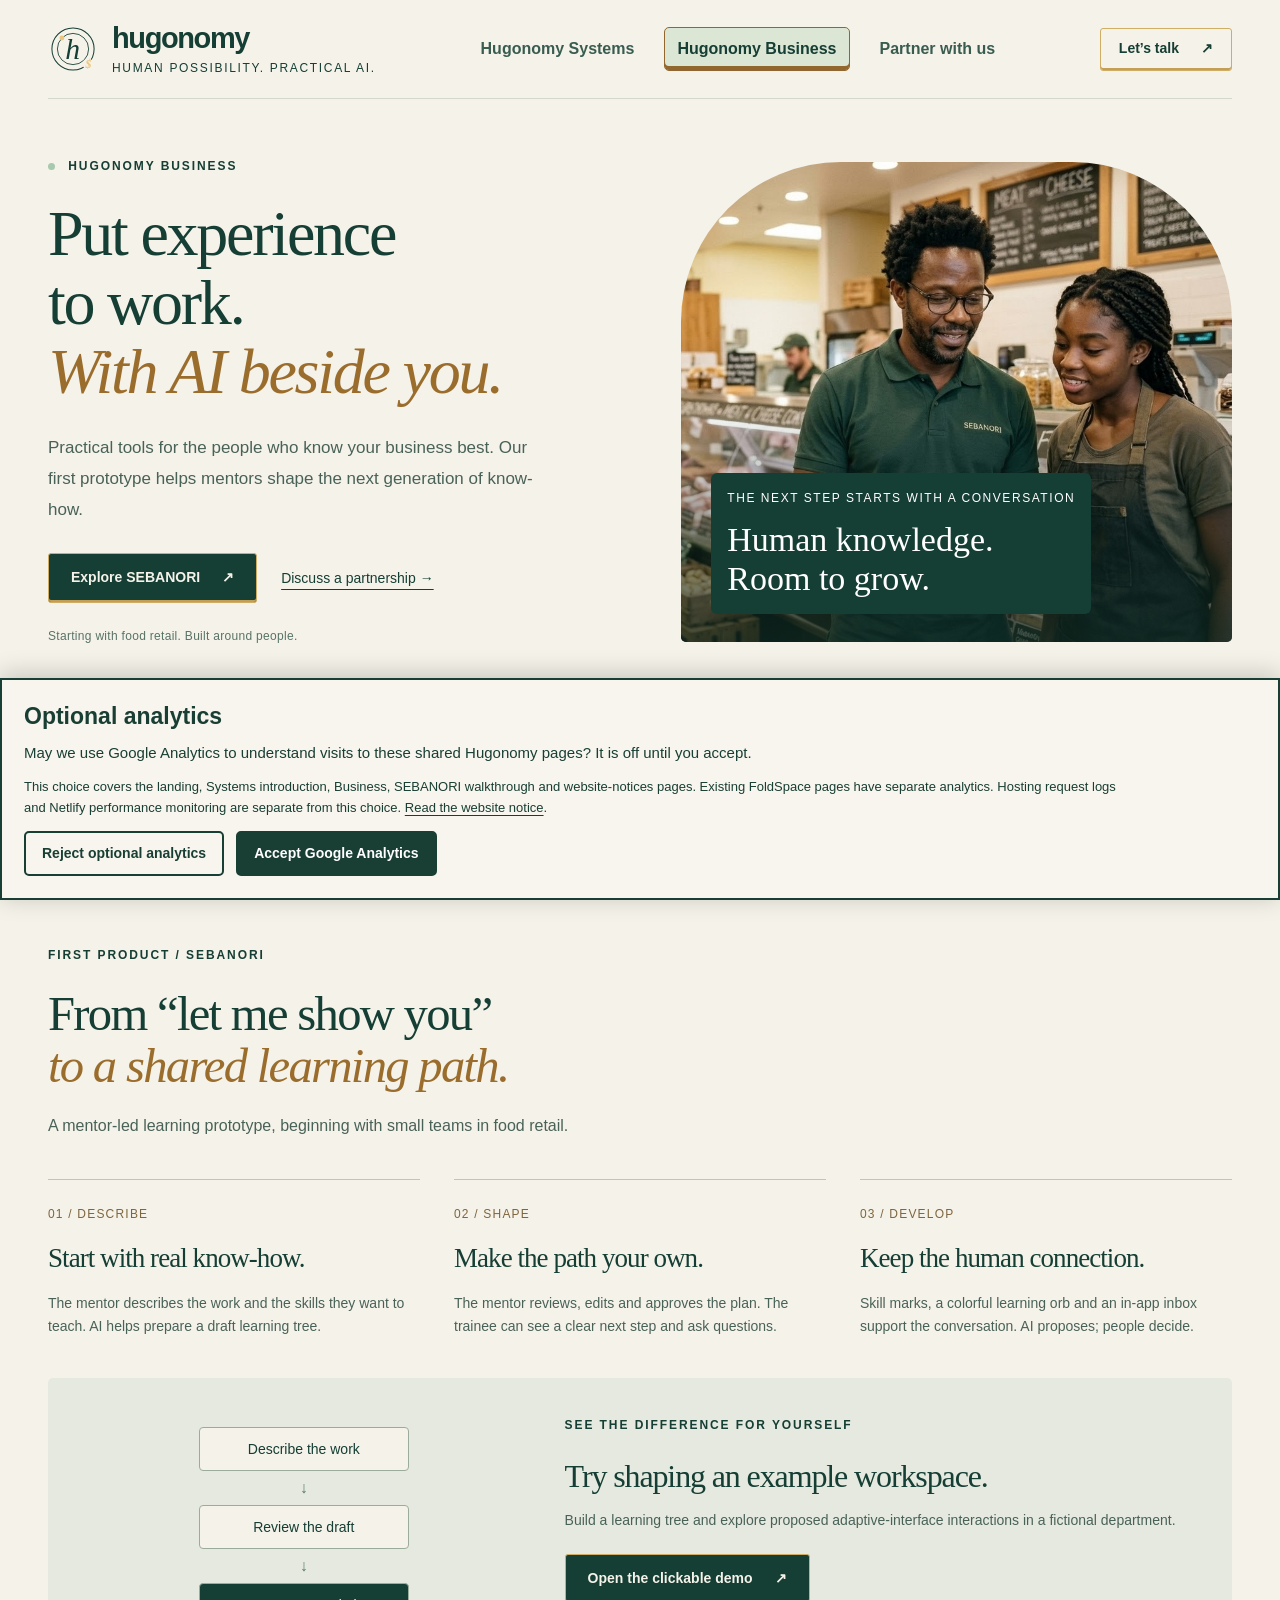
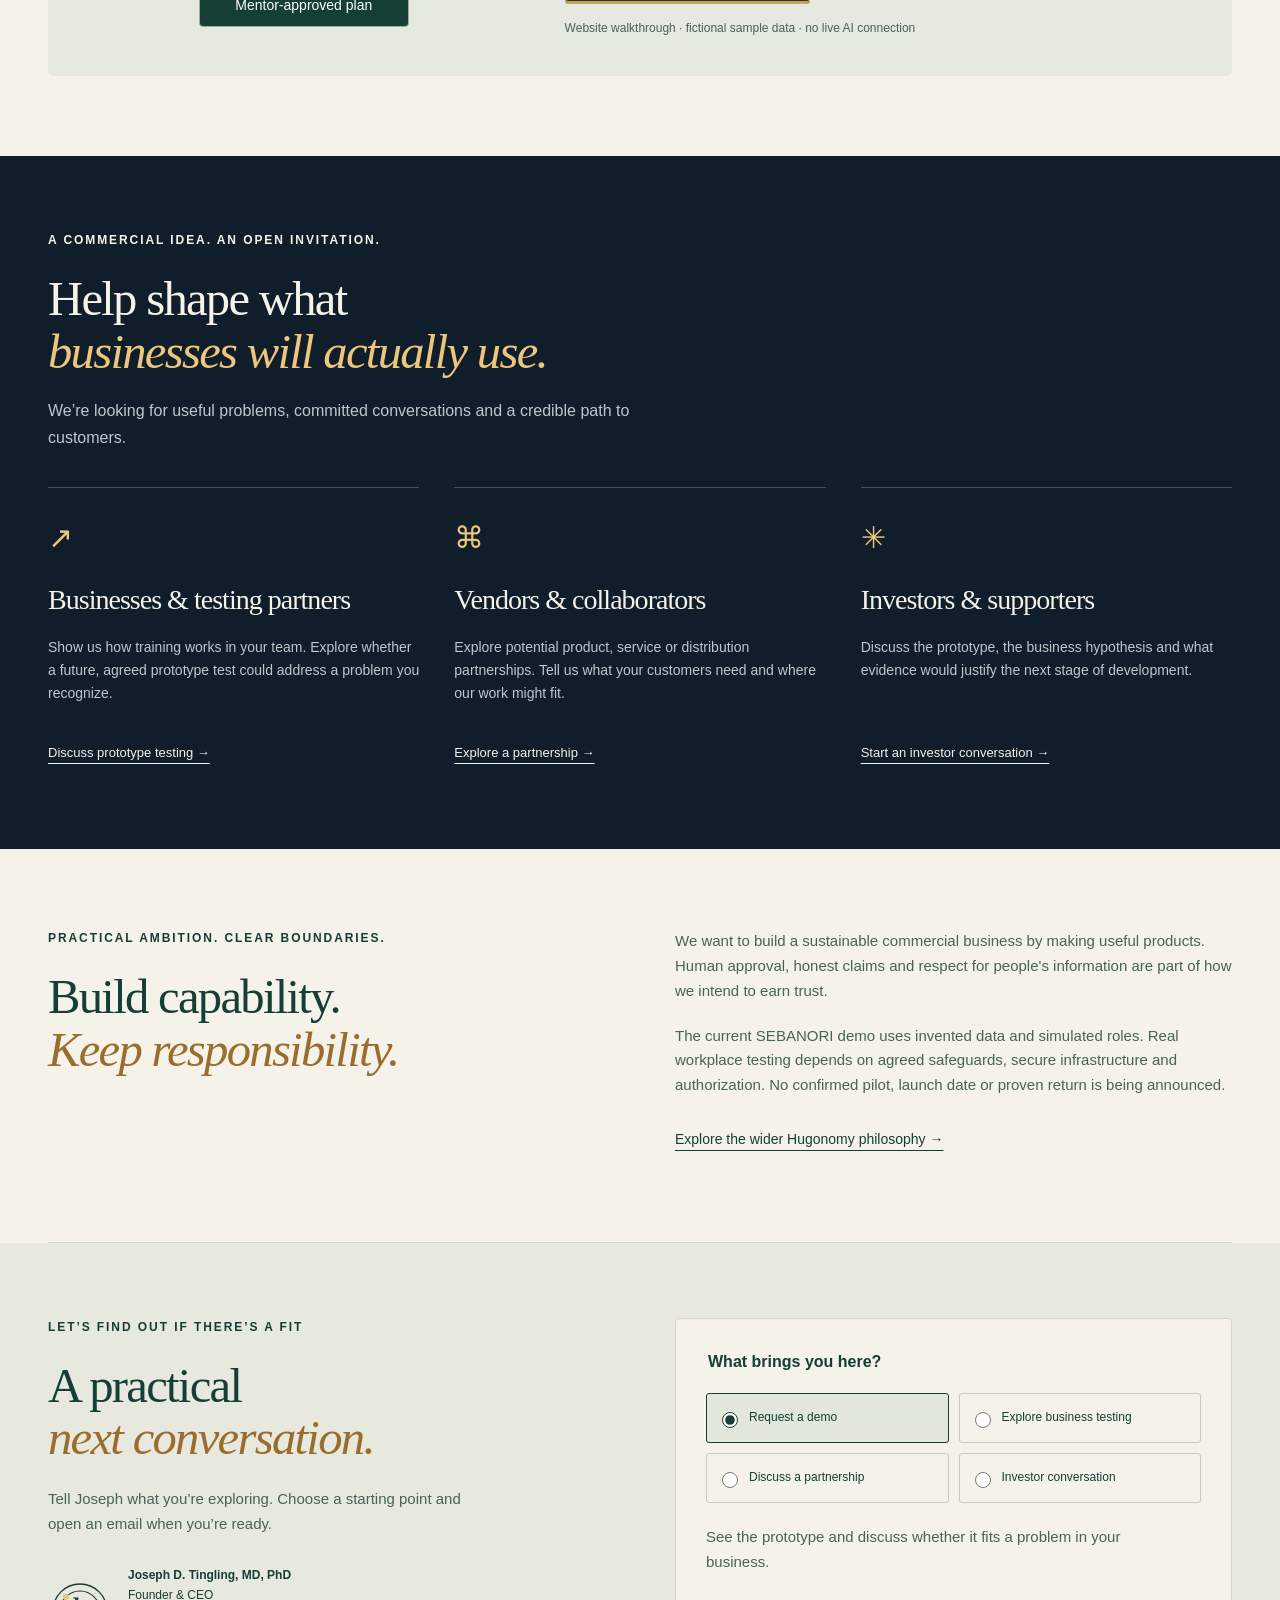
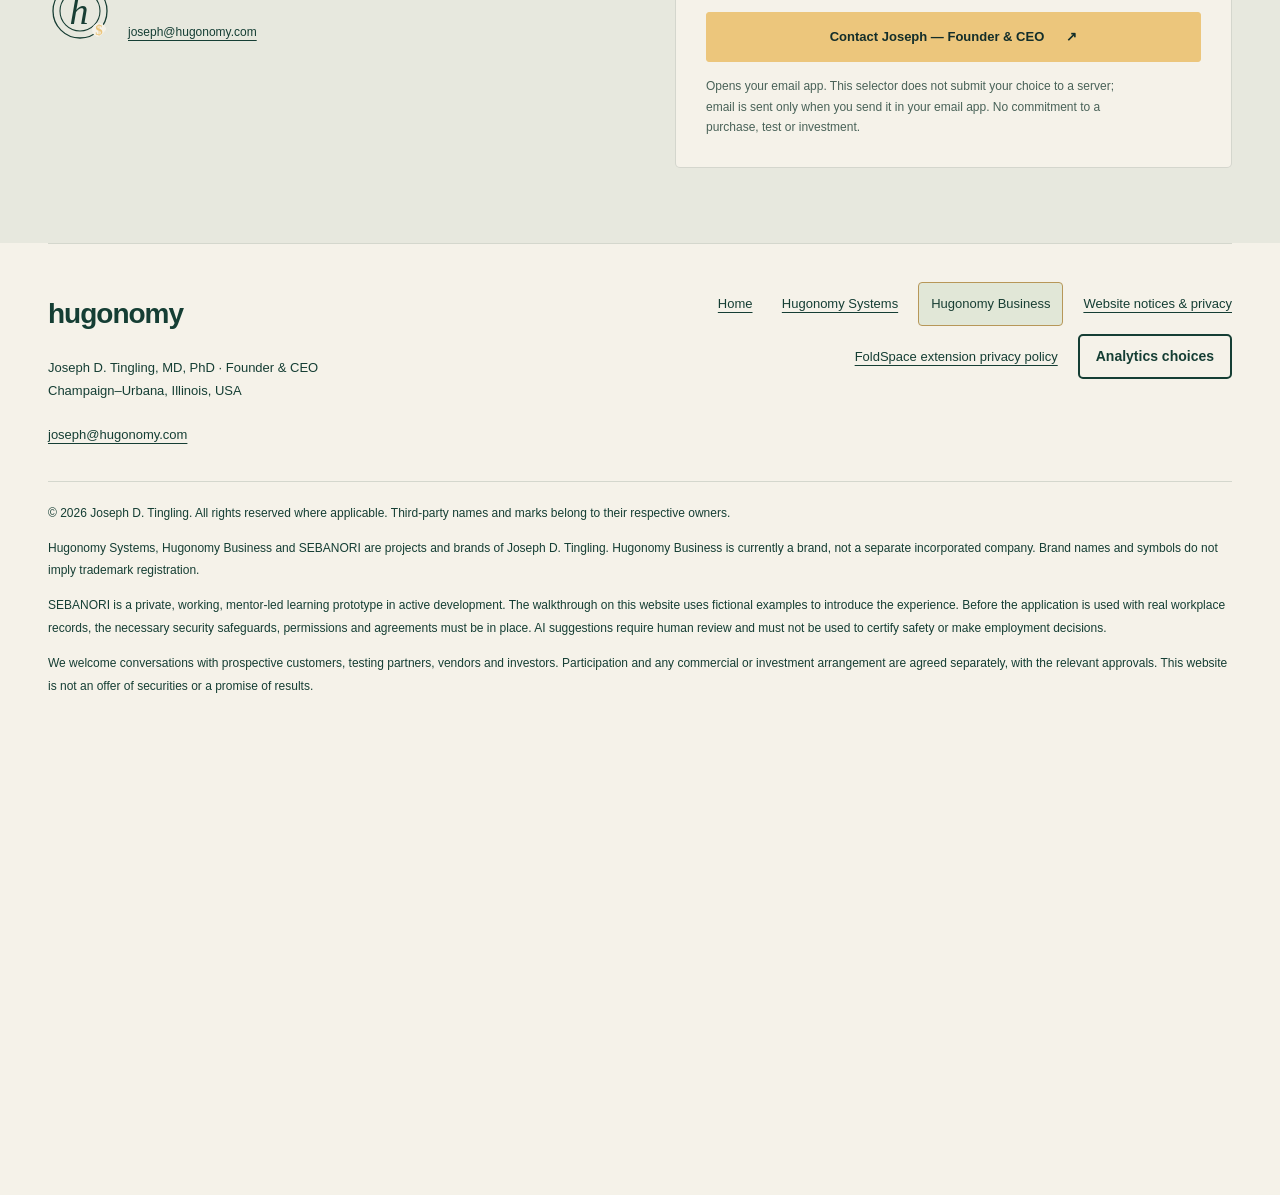
==== business/index.html @ cdbe2307 "site: route Systems navigation to original homepage [skip netlify] Jo requested that all Hugonomy Sy" ====
<!doctype html><html lang="en"><head><meta charset="utf-8"><meta name="viewport" content="width=device-width, initial-scale=1"><meta name="theme-color" content="#101d2a"><title>Hugonomy Business — Turn know-how into capability</title><link rel="icon" href="/assets/hugonomy-two-orbit.svg" type="image/svg+xml"><link rel="stylesheet" href="/design.css"><link rel="stylesheet" href="/split-hero.css"><script src="/design.js" defer></script><link rel="stylesheet" href="/accessibility.css"><link rel="stylesheet" href="/footer.css"><meta name="description" content="Meet SEBANORI, a private working prototype designed to help mentors turn everyday know-how into a learning path."><link rel="canonical" href="https://hugonomy.com/business/"><meta property="og:title" content="Hugonomy Business — Turn know-how into capability"><meta property="og:description" content="Meet SEBANORI, a private working prototype designed to help mentors turn everyday know-how into a learning path."><meta property="og:url" content="https://hugonomy.com/business/"><meta property="og:type" content="website"><meta property="og:site_name" content="Hugonomy"><meta property="og:image" content="https://hugonomy.com/assets/people-01.jpg"><meta name="twitter:card" content="summary_large_image"><link rel="stylesheet" href="/landing-integration.css"><link rel="stylesheet" href="/website-analytics.css"><script src="/website-analytics.js" defer></script></head><body class="light"><a class="skip" href="#main">Skip to content</a><header class="nav wrap"><a href="/" class="brand" aria-label="Hugonomy home"><svg class="brand-h" aria-hidden="true" xmlns="http://www.w3.org/2000/svg" viewBox="0 0 64 64" fill="none"><circle cx="32" cy="32" r="27" stroke="currentColor" stroke-width="1.3"/><circle cx="32" cy="32" r="20" stroke="currentColor" stroke-width="1.1"/><text x="31" y="45" text-anchor="middle" font-family="Georgia, Times New Roman, serif" font-size="38" font-style="italic" fill="currentColor">h</text><circle cx="17.86" cy="17.86" r="3.1" fill="#ecc67c"/><circle cx="51.1" cy="51.1" r="7" fill="var(--mark-background,#101d2a)"/><text x="51.1" y="56.1" text-anchor="middle" font-family="Georgia, Times New Roman, serif" font-size="15" font-weight="600" fill="#ecc67c">$</text></svg><span>hugonomy<small>HUMAN POSSIBILITY. PRACTICAL AI.</small></span></a><nav aria-label="Main navigation"><a href="/foldspace" >Hugonomy Systems</a><a href="/business/" aria-current="page">Hugonomy Business</a><a href="/business/#opportunity">Partner with us</a></nav><a class="button nav-cta" href="/business/#contact">Let’s talk <span>↗</span></a></header>
<main tabindex="-1" id="main"><section class="business-hero wrap"><div><p class="eyebrow"><span class="dot"></span> HUGONOMY BUSINESS</p><h1>Put experience<br>to work.<br><em>With AI beside you.</em></h1><p class="lede">Practical tools for the people who know your business best. Our first prototype helps mentors shape the next generation of know-how.</p><div class="actions"><a class="button green" href="sebanori/">Explore SEBANORI <span>↗</span></a><a class="quiet" href="#opportunity">Discuss a partnership →</a></div><p class="hero-foot">Starting with food retail. Built around people.</p></div><div class="business-photo"><img src="/assets/people-02.jpg" alt="AI-generated illustration: Concept illustration of a mentor and colleague reviewing a tablet in a food shop." width="1376" height="768"><div class="photo-caption"><span>THE NEXT STEP STARTS WITH A CONVERSATION</span><strong>Human knowledge.<br>Room to grow.</strong></div></div></section><p class="wrap image-disclosure">The shop scene is an AI-generated concept illustration, not a photograph of real people, customers or a workplace.</p>
<section class="business-strip"><div class="wrap"><span>PROTOTYPE STAGE</span><p>Seeking business testing partners and investor conversations.</p><a href="#contact">Talk to the founder ↗</a></div></section>
<section class="product-section wrap"><div class="section-title"><p class="eyebrow">FIRST PRODUCT / SEBANORI</p><h2>From “let me show you”<br><em>to a shared learning path.</em></h2><p>A mentor-led learning prototype, beginning with small teams in food retail.</p></div><div class="process"><article><span>01 / DESCRIBE</span><h3>Start with real know-how.</h3><p>The mentor describes the work and the skills they want to teach. AI helps prepare a draft learning tree.</p></article><article><span>02 / SHAPE</span><h3>Make the path your own.</h3><p>The mentor reviews, edits and approves the plan. The trainee can see a clear next step and ask questions.</p></article><article><span>03 / DEVELOP</span><h3>Keep the human connection.</h3><p>Skill marks, a colorful learning orb and an in-app inbox support the conversation. AI proposes; people decide.</p></article></div><div class="demo-invite"><div class="tiny-tree" aria-hidden="true"><i>Describe the work</i><span>↓</span><i>Review the draft</i><span>↓</span><i>Mentor-approved plan</i></div><div><p class="eyebrow">SEE THE DIFFERENCE FOR YOURSELF</p><h3>Try shaping an example workspace.</h3><p>Build a learning tree and explore proposed adaptive-interface interactions in a fictional department.</p><a class="button green" href="sebanori/#example">Open the clickable demo <span>↗</span></a><p class="fine">Website walkthrough · fictional sample data · no live AI connection</p></div></div></section>
<section class="opportunity" id="opportunity"><div class="wrap"><div class="section-title"><p class="eyebrow">A COMMERCIAL IDEA. AN OPEN INVITATION.</p><h2>Help shape what<br><em>businesses will actually use.</em></h2><p>We’re looking for useful problems, committed conversations and a credible path to customers.</p></div><div class="opportunity-grid"><article><span class="op-icon" aria-hidden="true">↗</span><h3>Businesses &amp; testing partners</h3><p>Show us how training works in your team. Explore whether a future, agreed prototype test could address a problem you recognize.</p><a href="#contact" data-route="testing">Discuss prototype testing →</a></article><article><span class="op-icon" aria-hidden="true">⌘</span><h3>Vendors &amp; collaborators</h3><p>Explore potential product, service or distribution partnerships. Tell us what your customers need and where our work might fit.</p><a href="#contact" data-route="partner">Explore a partnership →</a></article><article><span class="op-icon" aria-hidden="true">✳</span><h3>Investors &amp; supporters</h3><p>Discuss the prototype, the business hypothesis and what evidence would justify the next stage of development.</p><a href="#contact" data-route="investor">Start an investor conversation →</a></article></div></div></section>
<section class="boundaries wrap"><div><p class="eyebrow">PRACTICAL AMBITION. CLEAR BOUNDARIES.</p><h2>Build capability.<br><em>Keep responsibility.</em></h2></div><div><p>We want to build a sustainable commercial business by making useful products. Human approval, honest claims and respect for people's information are part of how we intend to earn trust.</p><p>The current SEBANORI demo uses invented data and simulated roles. Real workplace testing depends on agreed safeguards, secure infrastructure and authorization. No confirmed pilot, launch date or proven return is being announced.</p><a class="quiet" href="/foldspace">Explore the wider Hugonomy philosophy →</a></div></section>
<section class="contact-section" id="contact"><div class="wrap contact-grid"><div><p class="eyebrow">LET’S FIND OUT IF THERE’S A FIT</p><h2>A practical<br><em>next conversation.</em></h2><p>Tell Joseph what you’re exploring. Choose a starting point and open an email when you’re ready.</p><div class="founder"><img src="/assets/hugonomy-two-orbit.svg" alt="Hugonomy symbol" width="64" height="64" loading="lazy"><div><strong>Joseph D. Tingling, MD, PhD</strong><span>Founder &amp; CEO</span><a href="mailto:joseph@hugonomy.com">joseph@hugonomy.com</a></div></div></div><div class="contact-panel"><fieldset><legend>What brings you here?</legend><div class="contact-options"><label><input type="radio" name="interest" value="demo" checked> Request a demo</label><label><input type="radio" name="interest" value="testing"> Explore business testing</label><label><input type="radio" name="interest" value="partner"> Discuss a partnership</label><label><input type="radio" name="interest" value="investor"> Investor conversation</label></div></fieldset><p id="contact-explanation" aria-live="polite">See the prototype and discuss whether it fits a problem in your business.</p><a id="contact-email" class="button gold" href="mailto:joseph@hugonomy.com?subject=Hugonomy%20Business%20%E2%80%94%20demo%20request">Contact Joseph — Founder &amp; CEO <span>↗</span></a><p class="fine">Opens your email app. This selector does not submit your choice to a server; email is sent only when you send it in your email app. No commitment to a purchase, test or investment.</p></div></div></section></main><footer class="wrap unified-footer" aria-label="Hugonomy footer">
 <div class="uf-top"><div><a class="uf-brand" href="/">hugonomy</a><p>Joseph D. Tingling, MD, PhD · Founder &amp; CEO<br>Champaign–Urbana, Illinois, USA</p><a href="mailto:joseph@hugonomy.com">joseph@hugonomy.com</a></div><nav aria-label="Footer navigation"><a href="/">Home</a><a href="/foldspace">Hugonomy Systems</a><a class="uf-business" href="/business/">Hugonomy Business</a><a href="/website-notices.html">Website notices &amp; privacy</a>
<a href="https://hugonomy.com/privacy">FoldSpace extension privacy policy</a><button type="button" class="analytics-settings" data-analytics-settings hidden>Analytics choices</button></nav></div>
 <div class="uf-notices"><p>© 2026 Joseph D. Tingling. All rights reserved where applicable. Third-party names and marks belong to their respective owners.</p><p>Hugonomy Systems, Hugonomy Business and SEBANORI are projects and brands of Joseph D. Tingling. Hugonomy Business is currently a brand, not a separate incorporated company. Brand names and symbols do not imply trademark registration.</p><p>SEBANORI is a private, working, mentor-led learning prototype in active development. The walkthrough on this website uses fictional examples to introduce the experience. Before the application is used with real workplace records, the necessary security safeguards, permissions and agreements must be in place. AI suggestions require human review and must not be used to certify safety or make employment decisions.</p><p>We welcome conversations with prospective customers, testing partners, vendors and investors. Participation and any commercial or investment arrangement are agreed separately, with the relevant approvals. This website is not an offer of securities or a promise of results.</p></div>
</footer></body></html>
---- design.css ----
@charset "UTF-8";
.hero-art{overflow:clip}
:root{--navy:#101d2a;--paper:#f5f2e9;--ink:#153e34;--gold:#ecc67c;--line:#ffffff24;--muted:#bbc6ca;--serif:Georgia,'Times New Roman',serif}*{box-sizing:border-box}html{scroll-behavior:smooth;scroll-padding-top:28px}body{margin:0;background:var(--navy);color:var(--paper);font:16px/1.65 'Segoe UI',Arial,sans-serif}a{color:inherit}button,input{font:inherit}a:focus-visible,button:focus-visible,input:focus-visible{outline:3px solid #bd8cfa;outline-offset:5px}img{display:block;max-width:100%;object-fit:cover}h1,h2,h3,p{margin:0}h1,h2,h3{font-weight:400;line-height:1.08;letter-spacing:-.035em}h1,h2{font-family:var(--serif)}h1{font-size:clamp(48px,5.5vw,84px)}h2{font-size:clamp(36px,3.8vw,56px)}h3{font-size:32px}em{font-family:var(--serif);font-weight:400;color:var(--gold)}p+p{margin-top:20px}.wrap{width:min(1280px,calc(100% - 96px));margin-inline:auto}.preview{min-height:30px;padding:5px 24px;background:#eac77f;color:#253027;text-align:center;font-size:12px;letter-spacing:.12em;font-weight:700}.preview span{font-weight:400;letter-spacing:.03em;margin-left:20px}.skip{position:fixed;left:16px;top:-100px;padding:12px;background:var(--gold);color:var(--ink);z-index:99}.skip:focus{top:12px}.nav{display:flex;align-items:center;gap:35px;justify-content:space-between;padding-block:24px;border-bottom:1px solid var(--line)}.brand{display:flex;gap:14px;align-items:center;text-decoration:none;font-size:29px;font-weight:650;letter-spacing:-1.4px;line-height:1}.brand small{display:block;font-size:12px;letter-spacing:.14em;margin-top:9px;font-weight:500}.brand-h{width:43px;height:43px;display:grid;place-items:center;border:1px solid currentColor;border-radius:50%;font:italic 38px/1 var(--serif);position:relative}.brand-h i{position:absolute;width:8px;height:8px;background:var(--gold);border-radius:50%;right:-2px;top:1px}.nav nav{display:flex;gap:30px;align-items:center}.nav nav a{font-size:14px;text-decoration:none;color:#c9d1d3;min-height:44px;display:flex;align-items:center}.nav nav a:hover,.nav nav a[aria-current]{color:var(--gold)}.button{display:inline-flex;align-items:center;justify-content:center;gap:22px;text-decoration:none;min-height:50px;padding:13px 22px;border:1px solid currentColor;font-size:14px;font-weight:600;border-radius:3px;line-height:1.4;transition:background .2s,transform .2s}.button:hover{transform:translateY(-2px)}.nav-cta{min-height:43px;padding:10px 18px}.gold{background:var(--gold);border-color:var(--gold);color:#132e2a}.cream{background:var(--paper);border-color:var(--paper);color:var(--ink)}.green{background:var(--ink);border-color:var(--ink);color:var(--paper)}.actions{display:flex;align-items:center;gap:24px;flex-wrap:wrap;margin-top:28px}.quiet{font-size:14px;text-underline-offset:6px;min-height:44px;display:inline-flex;align-items:center}.eyebrow{font-size:12px;font-weight:650;letter-spacing:.16em;margin-bottom:24px;line-height:1.5}.dot{display:inline-block;width:7px;height:7px;margin-right:8px;background:#a7c9ad;border-radius:50%}.home-hero{display:grid;grid-template-columns:1.15fr 1fr;gap:40px;align-items:center;padding-block:76px 72px}.lede{font-size:17px;color:var(--muted);line-height:1.8;margin-top:27px;max-width:540px}.hero-foot{font-size:12px;letter-spacing:.025em;color:#b4c0c3;margin-top:24px}.hero-art{position:relative;min-width:0;padding:38px 12px 46px 30px}.people-frame{position:relative;overflow:hidden;border-radius:150px 150px 10px 10px;height:375px;isolation:isolate}.people-frame img{width:100%;height:100%;object-position:52%}.people-frame:after,.business-photo:after{content:'';position:absolute;inset:0;background:linear-gradient(transparent 50%,#102b24bd);pointer-events:none}.image-label{position:absolute;bottom:22px;left:24px;z-index:1;font-size:12px;letter-spacing:.18em;font-weight:600;color:#fff}.orbital-line{position:absolute;border:1px solid #c1a5696b;border-radius:50%;pointer-events:none}.line-a{inset:0 -12px 18px 0;transform:rotate(-18deg)}.line-b{inset:80px -24px 95px -25px;transform:rotate(24deg)}.orbit-label{position:absolute;top:0;right:18px;font-size:12px;letter-spacing:.18em;color:var(--gold)}.floating-note{position:absolute;bottom:37px;left:0;right:50px;background:#f5f2e9;color:var(--ink);padding:17px 22px;display:flex;gap:15px;align-items:center;box-shadow:0 12px 35px #0003;border-radius:3px;font:17px var(--serif)}.floating-note small{display:block;font:12px 'Segoe UI',sans-serif;margin-top:6px;color:#526b61}.note-icon{font-size:33px;color:#ad7d2c}.concept-note{position:absolute;bottom:9px;right:12px;font-size:12px;color:#b0bdc0}.shared-line{display:flex;justify-content:space-between;align-items:center;border-block:1px solid var(--line);padding-block:19px;gap:20px}.shared-line>span{font-size:12px;letter-spacing:.16em;color:#b9c6ca}.shared-line p{font-size:13px}.shared-line b{font-weight:400;color:var(--gold);padding:0 24px}.directions{padding-block:80px}.section-title{margin-bottom:36px}.section-title p:not(.eyebrow){margin-top:20px;color:var(--muted);max-width:620px}.direction-grid{display:grid;grid-template-columns:1fr 1fr;gap:24px}.direction-grid article{padding:36px;border-radius:6px;display:flex;flex-direction:column;min-width:0}.system-card{background:radial-gradient(ellipse at 90% 0%,#6f4b7259,transparent 65%),#192534;border:1px solid #ffffff29}.card-top{display:flex;justify-content:space-between;align-items:center;gap:20px;min-height:66px;margin-bottom:28px}.card-top>span:last-child{font-size:12px;letter-spacing:.12em;text-align:right}.mini-orb{width:54px;height:54px;border-radius:50%;background:radial-gradient(circle at 30% 24%,#c8e9ed,#a5a1e6 30%,#7168ad 58%,#25344d);box-shadow:0 0 35px #c4a1f13b;border:1px solid #c9c6f3}.direction-grid h3{font-family:var(--serif);font-size:43px;margin-bottom:22px}.direction-grid p{font-size:15px;max-width:450px;color:var(--muted);margin-bottom:25px}.tags{display:flex;flex-wrap:wrap;gap:8px;margin-top:auto;margin-bottom:32px}.tags span{font-size:12px;padding:5px 10px;border:1px solid #ffffff35;border-radius:20px}.card-link{display:flex;justify-content:space-between;border-top:1px solid #ffffff2b;padding-top:20px;text-decoration:none;font-size:14px;font-weight:650;min-height:44px}.business-card{background:var(--paper);color:var(--ink)}.business-card em{color:#8b612a}.business-card p{color:#456156}.business-card .tags span,.business-card .card-link{border-color:#173b342b}.business-card .card-top img{width:185px;height:auto}.featured{display:grid;grid-template-columns:1fr 1fr;border:1px solid var(--line);border-radius:6px;overflow:hidden;min-height:430px}.feature-photo{position:relative;min-width:0}.feature-photo img{height:100%;width:100%;object-position:58%}.feature-photo:after{content:'';position:absolute;inset:0;background:linear-gradient(transparent 65%,#162b24aa)}.featured-copy{padding:46px}.featured-copy h2{font-size:40px}.featured-copy>p:not(.eyebrow){font-size:14px;color:var(--muted);margin-top:22px}.featured-copy .button{margin-top:24px}.small-status{font-size:12px!important}.fine{font-size:12px!important;line-height:1.7;color:#adbabe;margin-top:14px!important}.invitation{text-align:center;padding-block:95px}.invitation>p:not(.eyebrow){max-width:590px;margin:24px auto;color:var(--muted)}.invitation .button{margin-top:8px}.footer{display:grid;grid-template-columns:1fr 1fr;gap:36px;padding-block:36px;border-top:1px solid var(--line)}.footer-name{font-size:28px;font-weight:650;letter-spacing:-1px;text-decoration:none}.footer p{font-size:12px;color:var(--muted);margin-top:10px}.footer>div:nth-child(2){display:flex;align-items:flex-end;flex-direction:column;gap:8px}.footer a:not(.footer-name){font-size:12px;min-height:30px;text-underline-offset:4px}.footer .legal{grid-column:1/-1;font-size:12px;line-height:1.8;color:#a8b7bd;border-top:1px solid var(--line);padding-top:22px;max-width:100%}
.light{background:var(--paper);color:var(--ink);--line:#183d3426;--muted:#496258;--gold:#9b6d2c}.light .preview{background:var(--navy);color:#e8cc94}.light .nav nav a{color:#395c50}.light .nav nav a:hover,.light .nav nav a[aria-current]{color:#885b24}.light .brand-h i{background:#a67b35}.light .gold{background:#ecc67c;border-color:#ecc67c}.business-hero{display:grid;grid-template-columns:1.05fr 1fr;gap:55px;align-items:center;padding-block:58px 65px}.business-hero h1{font-size:clamp(46px,5vw,74px)}.business-hero .lede{max-width:500px}.light .hero-foot{color:#587366}.business-photo{position:relative;border-radius:160px 160px 5px 5px;overflow:hidden;height:480px}.business-photo img{width:100%;height:100%;object-position:100%}.photo-caption{position:absolute;z-index:1;bottom:28px;left:30px;color:#fff}.photo-caption span{display:block;font-size:12px;letter-spacing:.13em;margin-bottom:12px}.photo-caption strong{font:34px/1.1 var(--serif)}.business-strip{background:var(--ink);color:var(--paper);padding:22px 0}.business-strip .wrap{display:flex;gap:25px;justify-content:space-between;align-items:center}.business-strip span{font-size:12px;letter-spacing:.14em;color:#e6c78e}.business-strip p{font-size:13px}.business-strip a{font-size:12px;text-underline-offset:5px}.product-section{padding-block:80px}.process{display:grid;grid-template-columns:repeat(3,1fr);gap:34px;margin-block:40px}.process article{border-top:1px solid #183d3440;padding-top:20px}.process span{font-size:12px;letter-spacing:.1em;color:#7e653e}.process h3{font-family:var(--serif);font-size:27px;margin-block:18px}.process p{font-size:14px;color:var(--muted)}.demo-invite{background:#e6e9df;border-radius:5px;display:grid;grid-template-columns:.8fr 1.2fr;gap:55px;padding:38px 50px;align-items:center}.demo-invite h3{font:32px var(--serif)}.demo-invite p:not(.eyebrow){color:var(--muted);font-size:14px;margin-top:14px}.demo-invite .button{margin-top:22px}.tiny-tree{display:flex;flex-direction:column;align-items:center;padding:10px 0}.tiny-tree i{font:14px 'Segoe UI',sans-serif;background:var(--paper);border:1px solid #9cac9c;padding:13px 20px;border-radius:4px;min-width:210px;text-align:center}.tiny-tree i:last-child{background:var(--ink);color:white}.tiny-tree span{padding:4px;color:#577c66}.opportunity{background:var(--navy);color:var(--paper);padding-block:75px;--muted:#bdc8cb}.opportunity em{color:#ecc67c}.opportunity-grid{display:grid;grid-template-columns:repeat(3,1fr);gap:35px}.opportunity-grid article{border-top:1px solid #ffffff3b;padding-top:25px;display:flex;flex-direction:column}.op-icon{font-size:30px;color:#ecc67c}.opportunity h3{font:28px/1.2 var(--serif);margin-block:20px}.opportunity article p{font-size:14px;color:#bdc8cb;margin-bottom:25px}.opportunity article a{font-size:13px;text-underline-offset:6px;margin-top:auto;min-height:44px;display:inline-flex;align-items:center}.boundaries{display:grid;grid-template-columns:1fr 1fr;gap:70px;padding-block:80px;border-bottom:1px solid var(--line)}.boundaries>div>p:not(.eyebrow){font-size:15px;color:var(--muted)}.boundaries .quiet{margin-top:20px}.contact-section{padding-block:75px;background:#e7e8de}.contact-grid{display:grid;grid-template-columns:1fr 1fr;gap:70px;align-items:start}.contact-grid>div>p:not(.eyebrow){max-width:430px;color:var(--muted);font-size:15px;margin-top:22px}.founder{display:flex;align-items:center;gap:16px;margin-top:30px}.founder img{width:64px;height:64px;border-radius:50%;object-position:50% 25%}.founder strong,.founder span,.founder a{display:block;font-size:12px}.founder strong{font-weight:650}.founder a{margin-top:5px;text-underline-offset:4px}.contact-panel{padding:30px;background:var(--paper);border:1px solid #173b3426;border-radius:5px}.contact-panel fieldset{border:0;padding:0;margin:0}.contact-panel legend{font-size:16px;font-weight:650;margin-bottom:18px}.contact-options{display:grid;grid-template-columns:1fr 1fr;gap:10px}.contact-options label{padding:12px 10px;border:1px solid #173b3435;border-radius:3px;font-size:12px;cursor:pointer;display:flex;align-items:center;gap:8px;min-height:50px}.contact-options label:has(input:checked){border-color:var(--ink);background:#e2e7dc}.contact-options input{accent-color:var(--ink);width:16px;height:16px;flex-shrink:0}.contact-panel>p{font-size:13px;min-height:65px;margin-block:22px;color:var(--muted)}.contact-panel .button{width:100%;font-size:13px}.contact-panel .fine{min-height:0;margin-bottom:0}.light .fine,.light .footer p{color:#516b60}.light .footer .legal{color:#52675d}.systems-hero{position:relative;overflow:hidden;padding-block:85px 110px;min-height:480px}.systems-hero .lede{max-width:520px}.systems-hero h1{position:relative;z-index:1}.system-orb{position:absolute;right:90px;top:80px;width:290px;height:290px;border-radius:50%;background:radial-gradient(circle at 28% 22%,#cfe4e4,#ada5de 28%,#7265a0 55%,#263b54 85%);box-shadow:0 0 85px #9e96d52b}.system-orb div,.system-orb i,.system-orb span{position:absolute;inset:20px -45px;border:1px solid #edc77c9c;border-radius:50%;transform:rotate(30deg)}.system-orb i{inset:-32px 45px;transform:rotate(35deg)}.system-orb span{inset:20px 15px;border-color:#ffffff4a;transform:rotate(-25deg)}
@media(min-width:1600px){.home-hero{padding-block:100px}.hero-art{padding-left:45px}.people-frame{height:420px}}
@media(max-width:1050px){.wrap{width:calc(100% - 56px)}.nav{gap:20px}.nav nav{gap:20px}.brand{font-size:25px}.brand small{font-size:12px}.home-hero{gap:20px}.hero-art{padding-left:15px}.people-frame{height:350px}.floating-note{right:15px;font-size:15px}.direction-grid article{padding:28px}.card-top{flex-wrap:wrap}.featured-copy{padding:30px}.featured-copy h2{font-size:34px}.business-hero{gap:30px}.business-photo{height:430px}.contact-grid{gap:35px}.contact-options{grid-template-columns:1fr}.contact-panel>p{min-height:0}.system-orb{right:35px;width:230px;height:230px}}
@media(max-width:760px){.preview{font-size:12px}.preview span{display:none}.wrap{width:calc(100% - 36px)}.nav{padding-block:18px;gap:16px;flex-wrap:wrap}.brand small{font-size:12px}.nav nav{order:3;width:100%;justify-content:space-between;gap:12px;border-top:1px solid var(--line);padding-top:6px}.nav nav a{font-size:13px;min-height:38px}.nav-cta{margin-left:auto;font-size:12px;padding:9px 12px;gap:12px}.brand{font-size:24px;gap:10px}.brand-h{width:35px;height:35px;font-size:31px}.home-hero,.business-hero{grid-template-columns:1fr;padding-block:40px;gap:28px}.home-hero h1{font-size:clamp(44px,9vw,65px)}.lede{font-size:15px;margin-top:22px}.hero-art{max-width:550px;width:100%;margin:auto;padding:25px 15px 45px}.people-frame{height:350px;border-radius:130px 130px 5px 5px}.line-a{inset:0 0 15px}.line-b{inset:80px 0 95px}.floating-note{left:0;right:35px}.concept-note{font-size:12px;right:15px}.shared-line{display:block}.shared-line p{font-size:12px;margin-top:10px}.shared-line b{padding:0 8px}.directions{padding-block:50px}.direction-grid,.featured,.process,.opportunity-grid,.boundaries,.contact-grid{grid-template-columns:1fr}.direction-grid h3{font-size:39px}.card-top{flex-wrap:nowrap}.card-top>span:last-child{font-size:12px}.business-card .card-top img{width:150px}.featured{min-height:0}.feature-photo{height:300px}.featured-copy{padding:30px 24px}.featured-copy h2{font-size:35px}.invitation{padding-block:60px}.invitation h2{font-size:37px}.invitation>p:not(.eyebrow){font-size:14px}.footer{gap:25px;grid-template-columns:1fr}.footer>div:nth-child(2){align-items:flex-start}.business-hero h1{font-size:clamp(43px,9vw,64px)}.business-photo{height:420px;border-radius:150px 150px 5px 5px}.business-strip .wrap{align-items:flex-start;flex-direction:column;gap:10px}.product-section{padding-block:50px}.process{gap:28px}.demo-invite{grid-template-columns:1fr;gap:25px;padding:28px 22px}.demo-invite h3{font-size:29px}.tiny-tree{padding-bottom:16px;border-bottom:1px solid #173b342b}.opportunity{padding-block:50px}.opportunity-grid{gap:30px}.opportunity h3{margin-block:12px}.opportunity article p{margin-bottom:10px}.boundaries{padding-block:50px;gap:30px}.contact-section{padding-block:50px}.contact-panel{padding:23px}.contact-options{grid-template-columns:1fr 1fr}.contact-grid{gap:30px}.systems-hero{padding-block:50px 340px}.system-orb{top:auto;bottom:40px;right:calc(50% - 115px)}.actions{gap:16px}.hero-foot{font-size:12px}.hero-copy .quiet{font-size:13px}}
@media(max-width:370px){.contact-options{grid-template-columns:1fr}.button{font-size:12px;padding-inline:16px;gap:12px}.brand{font-size:21px}.brand small{font-size:12px}.nav-cta{padding-inline:9px}.direction-grid article{padding:23px}.card-top{gap:12px}.card-top>span:last-child{font-size:12px}.business-card .card-top img{width:130px}.people-frame{height:310px}.floating-note{font-size:13px;padding:14px}.floating-note small{font-size:12px}}
@media(prefers-reduced-motion:reduce){html{scroll-behavior:auto}.button{transition:none}.button:hover{transform:none}}
---- split-hero.css ----
.nav nav a{font-size:16px;font-weight:600}.split-hero{padding-block:48px 28px}.split-intro{text-align:center;margin-bottom:32px}.split-intro .eyebrow{margin-bottom:16px}.split-intro h1{font-size:clamp(38px,4.4vw,65px);line-height:1.15}.split-intro .lede{margin:16px auto 0;max-width:780px;font-size:16px}.hero-paths{display:grid;grid-template-columns:repeat(2,minmax(0,1fr));gap:26px;align-items:stretch;padding-top:8px}.hero-path{display:flex;flex-direction:column;min-width:0;border:1px solid #ffffff35;border-radius:7px;overflow:hidden;text-decoration:none;background:#192737;transition:transform .2s ease,box-shadow .2s ease,border-color .2s ease}.hero-path:hover,.hero-path:focus-visible{transform:translateY(-7px);border-color:#ecc67c;box-shadow:0 20px 45px #0004}.hero-path:focus-visible{outline:3px solid #ecc67c;outline-offset:5px}.path-image{width:100%;aspect-ratio:1.76;background:#12232b;overflow:hidden}.path-image img{width:100%;height:100%;object-fit:contain}.path-copy{display:flex;flex-direction:column;padding:25px 30px 22px;flex:1}.path-copy .eyebrow{font-size:12px;margin-bottom:12px;color:#b9c7cf}.path-copy h2{font-size:clamp(30px,3.1vw,45px);line-height:1.1;letter-spacing:-.04em}.path-copy>p:not(.eyebrow){font-size:14px;color:#c3cdd1;line-height:1.65;margin-top:15px;max-width:490px;margin-bottom:20px}.path-action{display:flex;justify-content:space-between;align-items:center;border-top:1px solid #ffffff2b;padding-top:17px;margin-top:auto;font-size:14px;font-weight:600;gap:20px}.path-action>span{font-size:22px;transition:transform .2s ease}.hero-path:hover .path-action>span,.hero-path:focus-visible .path-action>span{transform:translate(3px,-3px)}.business-path{background:var(--paper);color:var(--ink);border-color:#f5f2e955}.business-path .path-copy .eyebrow{color:#556f60}.business-path h2 em{color:#92672f}.business-path .path-copy>p:not(.eyebrow){color:#466154}.business-path .path-action{border-color:#163e3430}.split-caption{color:#b9c6ca;text-align:center;font-size:12px;line-height:1.8;margin-top:22px}.split-hero+.shared-line{margin-bottom:44px}
@media(max-width:1100px){.path-copy{padding:23px}.path-copy h2{font-size:34px}.nav nav{gap:20px}.nav nav a{font-size:14px}}
@media(max-width:1000px){.nav{flex-wrap:wrap}.nav nav{order:3;flex-basis:100%;justify-content:space-between;border-top:1px solid var(--line);padding-top:7px}.nav-cta{margin-left:auto}.nav nav a{font-size:16px}.split-intro h1{font-size:48px}}
@media(max-width:760px){.split-hero{padding-block:32px 25px}.split-intro{margin-bottom:22px}.split-intro h1{font-size:39px;max-width:500px;margin:auto}.split-intro h1 em{display:block}.split-intro .lede{font-size:14px;max-width:360px}.hero-paths{grid-template-columns:1fr;gap:22px}.path-copy{padding:23px}.path-copy h2{font-size:36px}.path-copy>p:not(.eyebrow){font-size:14px}.split-caption{font-size:12px;text-align:left;margin-top:20px}.nav nav{display:grid;grid-template-columns:1fr 1fr;gap:0 12px}.nav nav a{font-size:15px;min-height:44px}.nav nav a:nth-child(2){justify-content:flex-end}.nav nav a:nth-child(3){grid-column:1/-1;justify-content:center;font-size:12px;min-height:35px}.split-hero+.shared-line{margin-bottom:30px}.hero-path:hover,.hero-path:focus-visible{transform:translateY(-3px)}}
@media(max-width:370px){.path-copy h2{font-size:31px}.path-copy{padding:21px}.nav nav a{font-size:13px}.split-intro h1{font-size:35px}.path-action{font-size:12px}}
@media(prefers-reduced-motion:reduce){.hero-path,.path-action>span{transition:none}.hero-path:hover,.hero-path:focus-visible,.hero-path:hover .path-action>span,.hero-path:focus-visible .path-action>span{transform:none}}

/* Business identity: consistent contrasting selection treatment beside Systems. */
.brand .brand-h{display:block;width:50px;height:50px;flex-shrink:0;border:0;border-radius:0;overflow:visible}
.light .brand-h{--mark-background:#f5f2e9}
@media(max-width:760px){.brand .brand-h{width:42px;height:42px}}
.nav nav a[href="/business/"]{background:#e5eadc;color:#183e33;border:1px solid #d7bb7a;border-radius:5px;padding:9px 12px;justify-content:center;box-shadow:inset 0 -3px #caa65f;line-height:1.4;text-align:center}
.nav nav a[href="/business/"]:hover,.nav nav a[href="/business/"]:focus-visible{background:#f2dfb4;color:#14372c;border-color:#edca81}
.light .nav nav a[href="/business/"]{background:#dce6d5;color:#153e34;border-color:#a8ba9c}
.light .nav nav a[href="/business/"]:hover,.light .nav nav a[href="/business/"]:focus-visible{background:#eddbb4;color:#153e34}
.nav nav a[href="/business/"][aria-current="page"]{box-shadow:inset 0 -4px #92672f;border-color:#92672f}
.business-path h2 em{background:#e1e7d6;box-shadow:0 0 0 1px #aebd9d;border-radius:4px;padding:0 .12em;box-decoration-break:clone;-webkit-box-decoration-break:clone}
.business-path .path-action{background:#e0e7d7;border:1px solid #aab99d;border-radius:4px;padding:12px 15px;min-height:48px;color:#163e34}
.business-path:hover .path-action,.business-path:focus-visible .path-action{background:#ecd9ad;border-color:#ad8546}
.footer a[href="/business/"]{display:inline-flex;align-items:center;min-height:44px;padding:7px 12px;background:#e1e7d7;color:#183e33;border:1px solid #c8ad74;border-radius:4px;text-decoration:none}
.footer a[href="/business/"]:hover,.footer a[href="/business/"]:focus-visible{background:#f1dbad;color:#14372c}
.button[href^="/business"],.light .button.green{border-color:#d0ad65;box-shadow:inset 0 -2px #c29e57}
@media(max-width:760px){.nav nav a[href="/business/"]{justify-content:center;padding:8px}.business-path .path-action{padding:12px}.nav nav{row-gap:6px}}
---- accessibility.css ----
/* Audit 017: readable disclosures, visible focus and comfortable control sizes. */
.light a:focus-visible,.light button:focus-visible,.light input:focus-visible{outline:3px solid #153e34;outline-offset:5px}
.light .skip{background:#153e34;color:#fff}
body .image-disclosure{font-size:12px;line-height:1.8;letter-spacing:0;opacity:1;margin-top:20px;margin-bottom:24px}
.light .image-disclosure{color:#39564a}.hero-media .image-disclosure{color:#f7f5ed;margin-bottom:4px}
.business-strip a,.founder a,.footer a:not(.footer-name){display:inline-flex;align-items:center;min-height:44px;min-width:44px;padding-block:8px}
.systems-contact{margin-top:24px}
.site-header nav a,.preview-note a,.visual-foot a,.email-link,footer a{display:inline-flex;align-items:center;min-height:44px;min-width:44px;padding-block:8px}
.site-header nav{align-items:center;flex-wrap:wrap;gap:10px 22px}
button,.lab-icon-btn,.lab-reset{min-height:44px;min-width:44px}
.hero-slide-dots button,.hero-slide-actions button{min-width:44px;min-height:44px}
sup.tm{font-size:12px}
.lab-label,.lab-description,.lab-guidance p,.lab-boundary,.lab-small,.lab-small-orb p,.lab-tree li small,.lab-documents small,.lab-provider small,.lab-badge,.lab-steps button,.lab-steps button span,.lab-footer p,.lab-footer .button,.hero-photo-note,.footer-last,.fine{font-size:12px}
.hero-photo-controls{flex-wrap:wrap;gap:12px}.hero-photo-kicker,.hero-photo-note{opacity:1}
@media(max-width:1200px){.nav{flex-wrap:wrap}.nav nav{order:3;flex-basis:100%;justify-content:space-between;border-top:1px solid var(--line);padding-top:7px}.nav-cta{margin-left:auto}}
@media(max-width:760px){.brand small{display:none}.brand{letter-spacing:-1px}.site-header{flex-wrap:wrap;gap:16px}.site-header nav{margin-left:0;gap:8px 16px}.preview-note span{display:block;margin-left:0}.visual-foot{flex-wrap:wrap}.principle-strip .wrap{flex-wrap:wrap}.lab-footer-actions{flex-wrap:wrap}.lab-footer-actions .button{white-space:normal}.hero-photo-caption{padding:20px}.tiny-label{opacity:1}.visual-top{flex-wrap:wrap}}

/* Audit 019 A019-01: six product-page text elements (five on the page, one in the demo preview after approval) were 4.36 to 4.49:1; these colours give 5.2:1 or better on their backgrounds. */
.example-section .section-heading>p,.lab-guidance p,#contact>p:not(.eyebrow),.contact-small{color:#55655a}
.lab-focus p{color:#4f5f55}
.status-pill.boundary{color:#7c5230}
/* Step numbers are informative text; opacity had reduced their contrast. */
.lab-steps button span{opacity:1}
/* Keep photograph captions readable independently of the underlying pixels. */
.photo-caption{background:#153e34;padding:16px;border-radius:6px}
---- footer.css ----
.unified-footer{padding-block:38px;border-top:1px solid var(--line,#d8dbce);color:inherit;font:14px/1.7 'Segoe UI',Arial,sans-serif}
.uf-top{display:grid;grid-template-columns:1fr 1fr;gap:30px;align-items:start}.uf-brand{font-size:28px;font-weight:650;letter-spacing:-1px;text-decoration:none}.uf-top p{font-size:13px;line-height:1.8;margin:10px 0}.uf-top a:not(.uf-brand){display:inline-flex;align-items:center;min-height:44px;padding:8px 0;text-underline-offset:4px;font-size:13px}
.uf-top nav{display:flex;flex-wrap:wrap;align-items:center;justify-content:flex-end;gap:8px 20px}.uf-top .uf-business{padding:8px 12px!important;border:1px solid #b79758;border-radius:4px;background:#e1e7d7;color:#183e33;text-decoration:none}.uf-top .uf-business:hover{background:#eddbb4}
.uf-notices{border-top:1px solid var(--line,#d8dbce);margin-top:24px;padding-top:20px}.uf-notices p{font-size:12px;line-height:1.9;margin:0 0 12px;color:inherit;opacity:1}.unified-footer a:focus-visible{outline:3px solid #ecc67c;outline-offset:4px}.light .unified-footer a:focus-visible,body:has(.site-header) .unified-footer a:focus-visible{outline-color:#153e34}
.notices-page{padding-block:60px}.notices-page h1{font-size:clamp(40px,5vw,68px)}.notices-lede{font-size:16px;max-width:800px;margin-top:24px;color:#bdc8cb}.notices-page section{padding-block:28px;border-bottom:1px solid #ffffff25;max-width:900px}.notices-page h2{font-size:30px;margin-bottom:18px}.notices-page section p{font-size:15px;line-height:1.85;color:#d0d7d7}.notices-page section p+p{margin-top:16px}.notices-page a{text-underline-offset:5px}
@media(max-width:760px){.uf-top{grid-template-columns:1fr;gap:15px}.uf-top nav{justify-content:flex-start;gap:8px 16px}.unified-footer{padding-block:28px}.uf-notices p{font-size:12px}.notices-page{padding-block:35px}.notices-page h2{font-size:27px}}
---- landing-integration.css ----
.foldspace-access{padding-block:54px;border-top:1px solid #ffffff25}.foldspace-access h2{font-size:clamp(30px,4vw,48px);margin:16px 0}.foldspace-access p{font-size:15px;line-height:1.8;max-width:850px}.foldspace-access .actions{display:flex;flex-wrap:wrap;gap:14px;margin-top:24px}.foldspace-research{margin-top:24px}.foldspace-research a{display:inline-flex;align-items:center;min-height:44px;text-underline-offset:4px}.foldspace-link{white-space:normal}.foldspace-access .button{white-space:normal}@media(max-width:760px){.foldspace-access{padding-block:36px}.foldspace-access .actions a{width:100%;justify-content:space-between}}
---- website-analytics.css ----
.analytics-banner,.analytics-dialog{background:#f7f5ed;color:#193e34;border:2px solid #193e34;font:16px/1.6 Arial,Helvetica,sans-serif;padding:22px;box-sizing:border-box;z-index:1000}
.analytics-banner{position:fixed;bottom:0;left:0;right:0;max-height:65vh;overflow:auto;box-shadow:0 -3px 24px #0003}
.analytics-banner[hidden]{display:none}.analytics-dialog{width:min(640px,calc(100% - 32px));max-height:85vh;overflow:auto;border-radius:8px}.analytics-dialog::backdrop{background:#0009}
.analytics-banner h2,.analytics-dialog h2{font:600 23px/1.3 Arial,Helvetica,sans-serif;letter-spacing:0;margin:0 0 10px}.analytics-banner p,.analytics-dialog p{font-size:15px;line-height:1.6;margin:0 0 12px;max-width:1100px;color:#193e34}.analytics-banner .analytics-detail,.analytics-dialog .analytics-detail{font-size:13px}
.analytics-actions{display:flex;flex-wrap:wrap;gap:12px}.analytics-actions button,.analytics-close,.analytics-settings{font:600 14px/1.5 Arial,Helvetica,sans-serif;min-height:44px;padding:10px 16px;border:2px solid #193e34;border-radius:5px;background:#f7f5ed;color:#193e34;cursor:pointer;white-space:normal}.analytics-actions button[data-analytics-choice=accepted]{background:#193e34;color:#fff}.analytics-actions button:disabled{opacity:.6;cursor:not-allowed}.analytics-close{margin-top:16px}.analytics-settings{background:transparent;color:inherit;border-color:currentColor}.analytics-settings[hidden]{display:none}
.analytics-banner a,.analytics-dialog a{color:#193e34;text-decoration:underline;text-underline-offset:3px}.analytics-banner :focus-visible,.analytics-dialog :focus-visible{outline:3px solid #193e34;outline-offset:3px}.analytics-settings:focus-visible{outline:3px solid #ecc67c;outline-offset:3px}.light .analytics-settings:focus-visible,body:has(.site-header) .analytics-settings:focus-visible{outline-color:#193e34}
body.analytics-prompt{padding-bottom:min(70vh,28rem)}html{scroll-padding-bottom:32px}@media(max-width:600px){.analytics-banner{padding:18px}.analytics-actions button{flex:1 1 160px}}
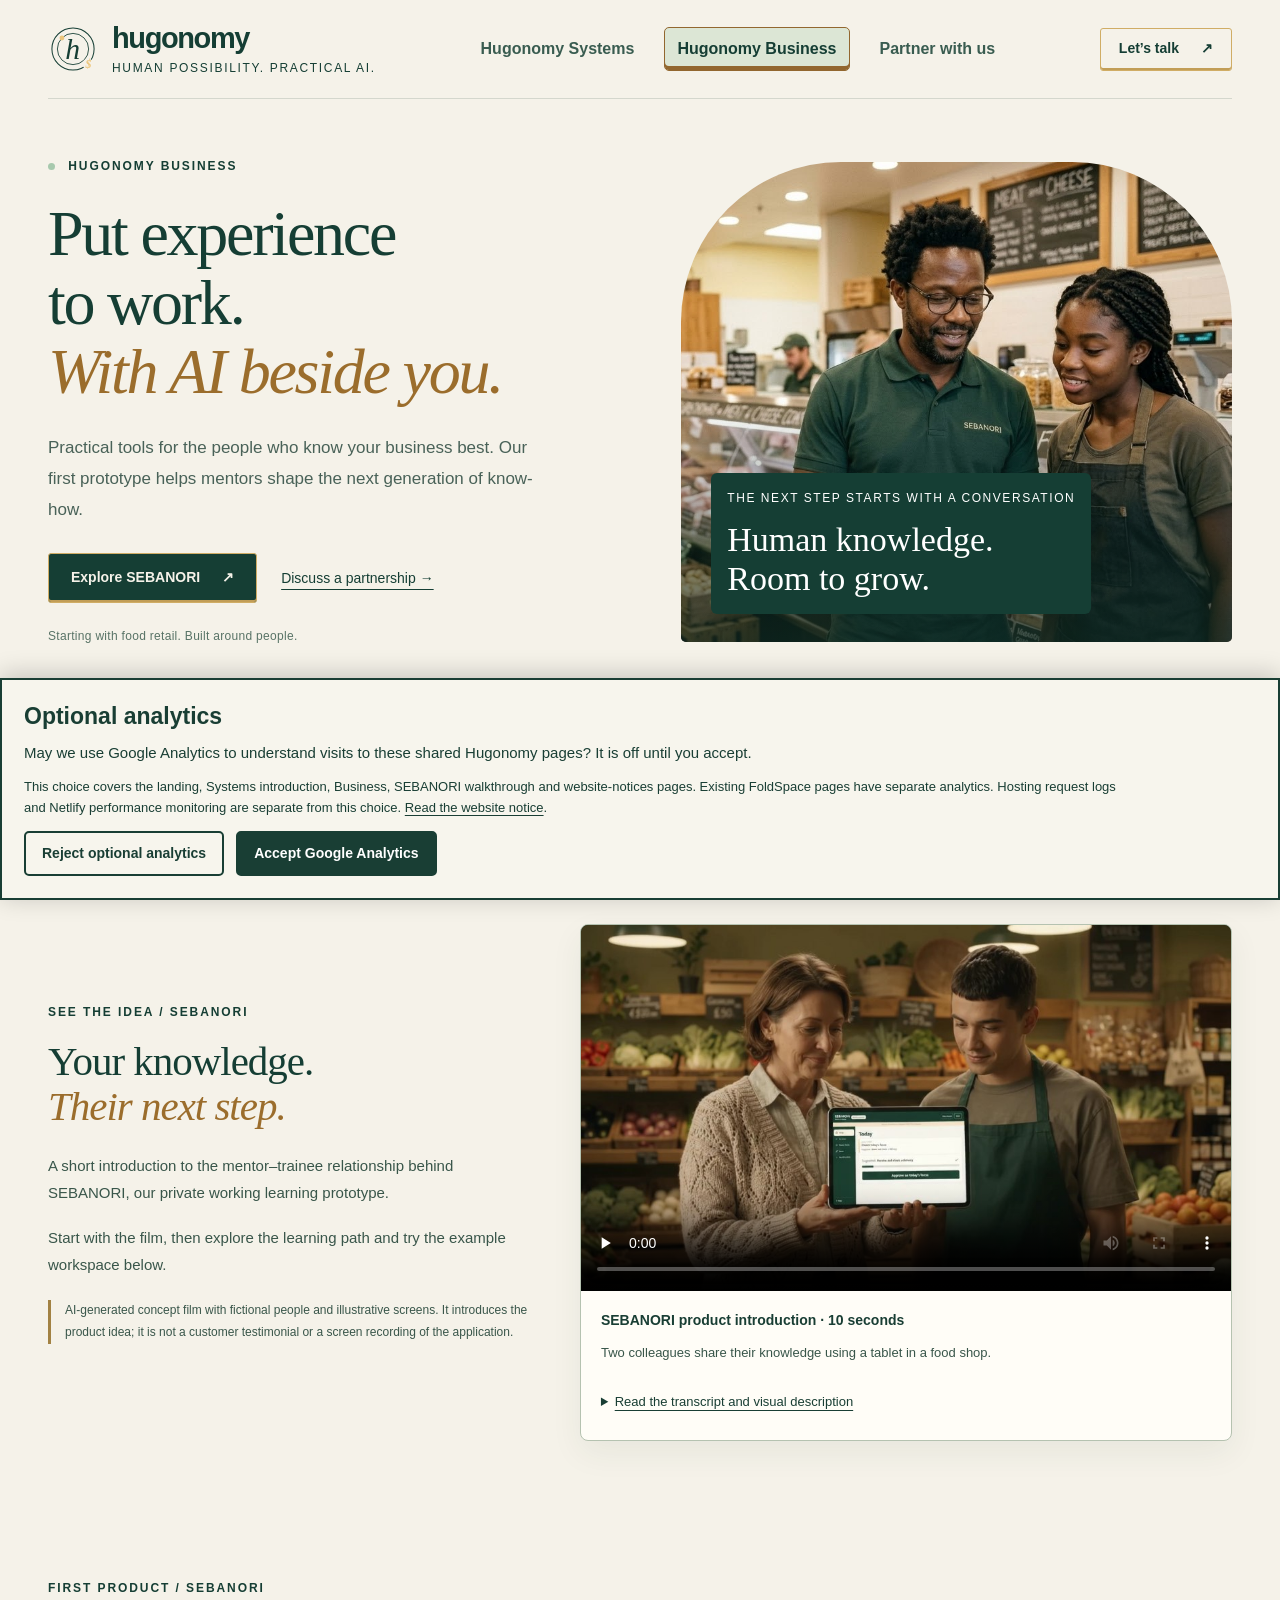
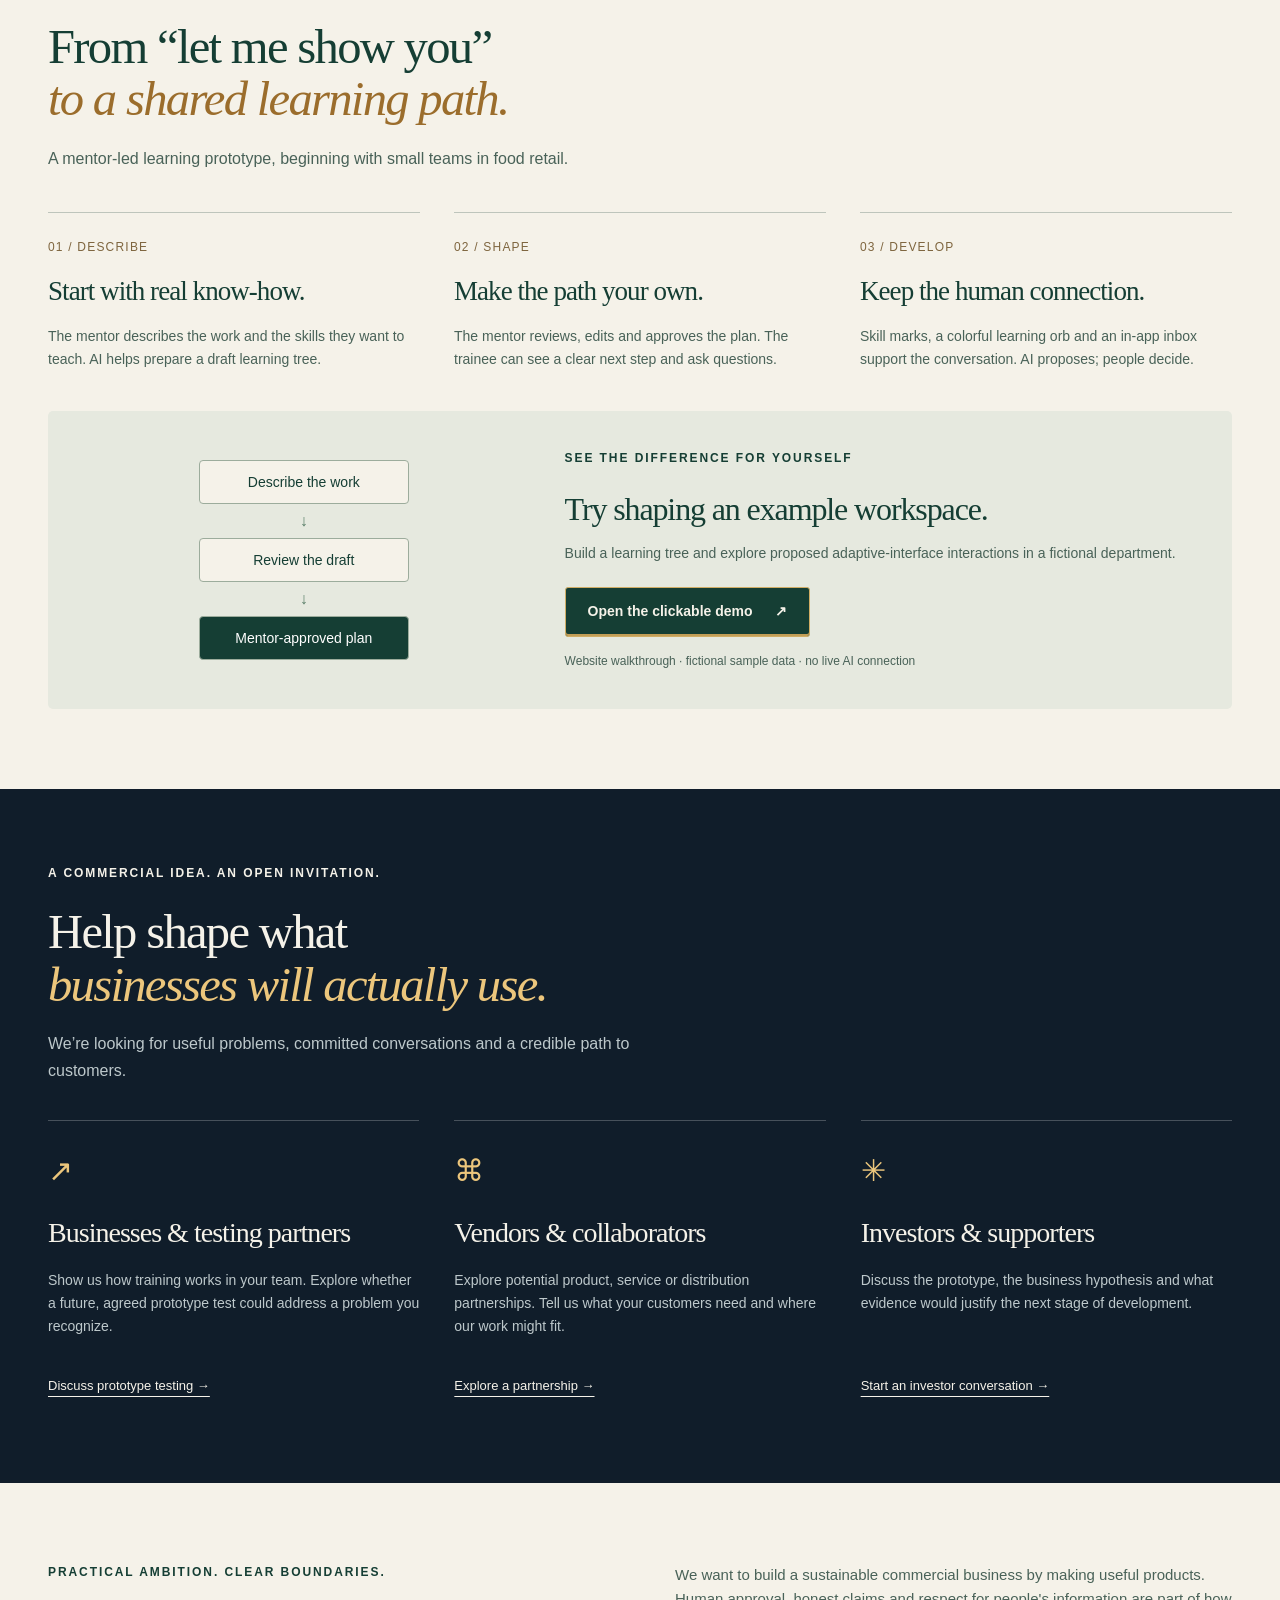
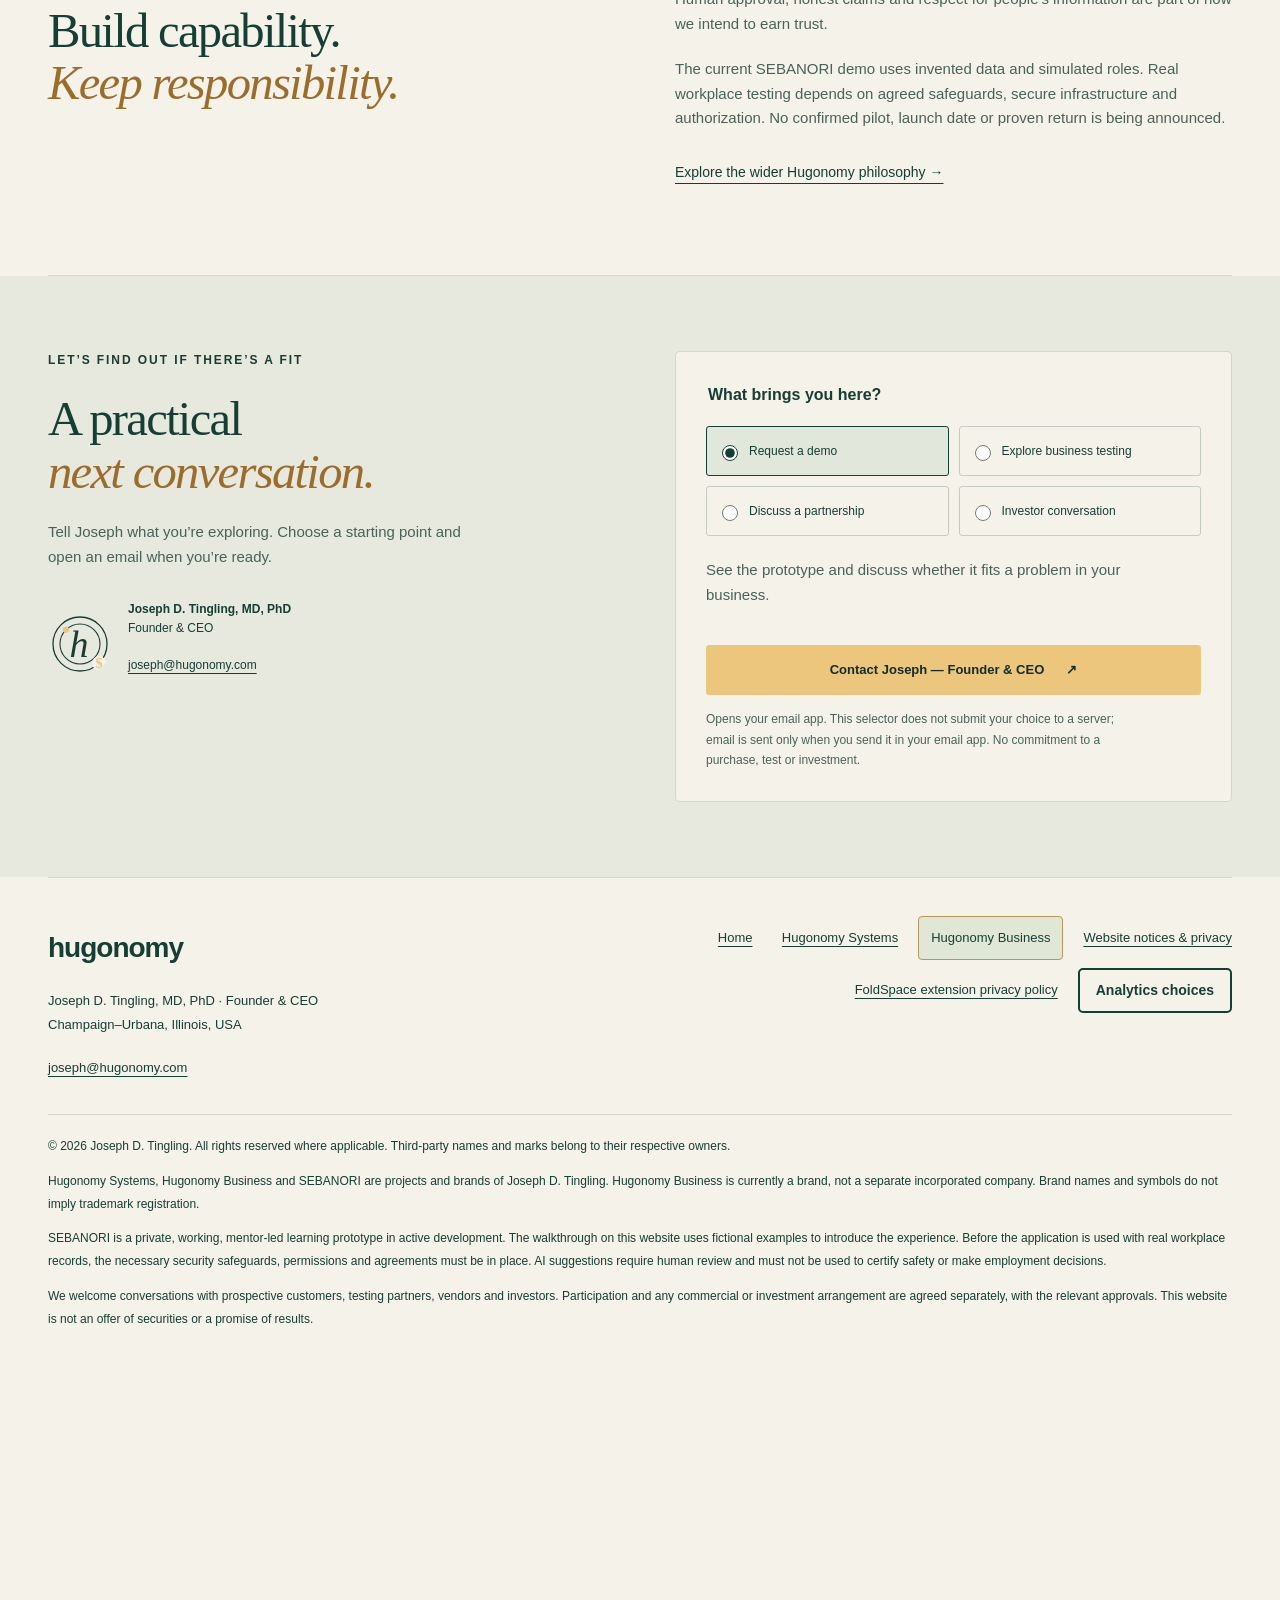
==== commit c6bd6413: "site: add concept films to Business and the SEBANORI example [skip netlify] Agent: Chamlexx (Codex) " ====
--- a/business/index.html
+++ b/business/index.html
@@ -1,6 +1,7 @@
-<!doctype html><html lang="en"><head><meta charset="utf-8"><meta name="viewport" content="width=device-width, initial-scale=1"><meta name="theme-color" content="#101d2a"><title>Hugonomy Business — Turn know-how into capability</title><link rel="icon" href="/assets/hugonomy-two-orbit.svg" type="image/svg+xml"><link rel="stylesheet" href="/design.css"><link rel="stylesheet" href="/split-hero.css"><script src="/design.js" defer></script><link rel="stylesheet" href="/accessibility.css"><link rel="stylesheet" href="/footer.css"><meta name="description" content="Meet SEBANORI, a private working prototype designed to help mentors turn everyday know-how into a learning path."><link rel="canonical" href="https://hugonomy.com/business/"><meta property="og:title" content="Hugonomy Business — Turn know-how into capability"><meta property="og:description" content="Meet SEBANORI, a private working prototype designed to help mentors turn everyday know-how into a learning path."><meta property="og:url" content="https://hugonomy.com/business/"><meta property="og:type" content="website"><meta property="og:site_name" content="Hugonomy"><meta property="og:image" content="https://hugonomy.com/assets/people-01.jpg"><meta name="twitter:card" content="summary_large_image"><link rel="stylesheet" href="/landing-integration.css"><link rel="stylesheet" href="/website-analytics.css"><script src="/website-analytics.js" defer></script></head><body class="light"><a class="skip" href="#main">Skip to content</a><header class="nav wrap"><a href="/" class="brand" aria-label="Hugonomy home"><svg class="brand-h" aria-hidden="true" xmlns="http://www.w3.org/2000/svg" viewBox="0 0 64 64" fill="none"><circle cx="32" cy="32" r="27" stroke="currentColor" stroke-width="1.3"/><circle cx="32" cy="32" r="20" stroke="currentColor" stroke-width="1.1"/><text x="31" y="45" text-anchor="middle" font-family="Georgia, Times New Roman, serif" font-size="38" font-style="italic" fill="currentColor">h</text><circle cx="17.86" cy="17.86" r="3.1" fill="#ecc67c"/><circle cx="51.1" cy="51.1" r="7" fill="var(--mark-background,#101d2a)"/><text x="51.1" y="56.1" text-anchor="middle" font-family="Georgia, Times New Roman, serif" font-size="15" font-weight="600" fill="#ecc67c">$</text></svg><span>hugonomy<small>HUMAN POSSIBILITY. PRACTICAL AI.</small></span></a><nav aria-label="Main navigation"><a href="/foldspace" >Hugonomy Systems</a><a href="/business/" aria-current="page">Hugonomy Business</a><a href="/business/#opportunity">Partner with us</a></nav><a class="button nav-cta" href="/business/#contact">Let’s talk <span>↗</span></a></header>
+<!doctype html><html lang="en"><head><meta charset="utf-8"><meta name="viewport" content="width=device-width, initial-scale=1"><meta name="theme-color" content="#101d2a"><title>Hugonomy Business — Turn know-how into capability</title><link rel="icon" href="/assets/hugonomy-two-orbit.svg" type="image/svg+xml"><link rel="stylesheet" href="/design.css"><link rel="stylesheet" href="/split-hero.css"><script src="/design.js" defer></script><link rel="stylesheet" href="/accessibility.css"><link rel="stylesheet" href="/footer.css"><meta name="description" content="Meet SEBANORI, a private working prototype designed to help mentors turn everyday know-how into a learning path."><link rel="canonical" href="https://hugonomy.com/business/"><meta property="og:title" content="Hugonomy Business — Turn know-how into capability"><meta property="og:description" content="Meet SEBANORI, a private working prototype designed to help mentors turn everyday know-how into a learning path."><meta property="og:url" content="https://hugonomy.com/business/"><meta property="og:type" content="website"><meta property="og:site_name" content="Hugonomy"><meta property="og:image" content="https://hugonomy.com/assets/people-01.jpg"><meta name="twitter:card" content="summary_large_image"><link rel="stylesheet" href="/landing-integration.css"><link rel="stylesheet" href="/website-analytics.css"><script src="/website-analytics.js" defer></script><link rel="stylesheet" href="/business-films.css"></head><body class="light"><a class="skip" href="#main">Skip to content</a><header class="nav wrap"><a href="/" class="brand" aria-label="Hugonomy home"><svg class="brand-h" aria-hidden="true" xmlns="http://www.w3.org/2000/svg" viewBox="0 0 64 64" fill="none"><circle cx="32" cy="32" r="27" stroke="currentColor" stroke-width="1.3"/><circle cx="32" cy="32" r="20" stroke="currentColor" stroke-width="1.1"/><text x="31" y="45" text-anchor="middle" font-family="Georgia, Times New Roman, serif" font-size="38" font-style="italic" fill="currentColor">h</text><circle cx="17.86" cy="17.86" r="3.1" fill="#ecc67c"/><circle cx="51.1" cy="51.1" r="7" fill="var(--mark-background,#101d2a)"/><text x="51.1" y="56.1" text-anchor="middle" font-family="Georgia, Times New Roman, serif" font-size="15" font-weight="600" fill="#ecc67c">$</text></svg><span>hugonomy<small>HUMAN POSSIBILITY. PRACTICAL AI.</small></span></a><nav aria-label="Main navigation"><a href="/foldspace" >Hugonomy Systems</a><a href="/business/" aria-current="page">Hugonomy Business</a><a href="/business/#opportunity">Partner with us</a></nav><a class="button nav-cta" href="/business/#contact">Let’s talk <span>↗</span></a></header>
 <main tabindex="-1" id="main"><section class="business-hero wrap"><div><p class="eyebrow"><span class="dot"></span> HUGONOMY BUSINESS</p><h1>Put experience<br>to work.<br><em>With AI beside you.</em></h1><p class="lede">Practical tools for the people who know your business best. Our first prototype helps mentors shape the next generation of know-how.</p><div class="actions"><a class="button green" href="sebanori/">Explore SEBANORI <span>↗</span></a><a class="quiet" href="#opportunity">Discuss a partnership →</a></div><p class="hero-foot">Starting with food retail. Built around people.</p></div><div class="business-photo"><img src="/assets/people-02.jpg" alt="AI-generated illustration: Concept illustration of a mentor and colleague reviewing a tablet in a food shop." width="1376" height="768"><div class="photo-caption"><span>THE NEXT STEP STARTS WITH A CONVERSATION</span><strong>Human knowledge.<br>Room to grow.</strong></div></div></section><p class="wrap image-disclosure">The shop scene is an AI-generated concept illustration, not a photograph of real people, customers or a workplace.</p>
 <section class="business-strip"><div class="wrap"><span>PROTOTYPE STAGE</span><p>Seeking business testing partners and investor conversations.</p><a href="#contact">Talk to the founder ↗</a></div></section>
+<section class="business-film-section wrap" aria-labelledby="business-film-title"><div class="business-film-copy"><p class="eyebrow">SEE THE IDEA / SEBANORI</p><h2 id="business-film-title">Your knowledge.<br><em>Their next step.</em></h2><p>A short introduction to the mentor–trainee relationship behind SEBANORI, our private working learning prototype.</p><p>Start with the film, then explore the learning path and try the example workspace below.</p><p class="business-film-disclosure">AI-generated concept film with fictional people and illustrative screens. It introduces the product idea; it is not a customer testimonial or a screen recording of the application.</p></div><figure class="business-film-player"><video controls playsinline preload="none" poster="/assets/video/sebanori/business-introduction.jpg" aria-label="SEBANORI product introduction" aria-describedby="business-introduction-caption"><source src="/assets/video/sebanori/business-introduction.mp4" type="video/mp4"><track kind="captions" src="/assets/video/sebanori/business-introduction.en.vtt" srclang="en" label="English" default>Your browser does not support this video. <a href="/assets/video/sebanori/business-introduction.mp4">Open the film</a>.</video><figcaption id="business-introduction-caption"><strong>SEBANORI product introduction · 10 seconds</strong><p>Two colleagues share their knowledge using a tablet in a food shop.</p></figcaption><details class="business-film-transcript"><summary>Read the transcript and visual description</summary><p><strong>Narration:</strong> “Know My Business. Your knowledge. Their next step.”</p><p><strong>Visual description:</strong> An experienced colleague and a new colleague stand together in a shop, holding a tablet displaying an illustrative learning workspace.</p></details></figure></section>
 <section class="product-section wrap"><div class="section-title"><p class="eyebrow">FIRST PRODUCT / SEBANORI</p><h2>From “let me show you”<br><em>to a shared learning path.</em></h2><p>A mentor-led learning prototype, beginning with small teams in food retail.</p></div><div class="process"><article><span>01 / DESCRIBE</span><h3>Start with real know-how.</h3><p>The mentor describes the work and the skills they want to teach. AI helps prepare a draft learning tree.</p></article><article><span>02 / SHAPE</span><h3>Make the path your own.</h3><p>The mentor reviews, edits and approves the plan. The trainee can see a clear next step and ask questions.</p></article><article><span>03 / DEVELOP</span><h3>Keep the human connection.</h3><p>Skill marks, a colorful learning orb and an in-app inbox support the conversation. AI proposes; people decide.</p></article></div><div class="demo-invite"><div class="tiny-tree" aria-hidden="true"><i>Describe the work</i><span>↓</span><i>Review the draft</i><span>↓</span><i>Mentor-approved plan</i></div><div><p class="eyebrow">SEE THE DIFFERENCE FOR YOURSELF</p><h3>Try shaping an example workspace.</h3><p>Build a learning tree and explore proposed adaptive-interface interactions in a fictional department.</p><a class="button green" href="sebanori/#example">Open the clickable demo <span>↗</span></a><p class="fine">Website walkthrough · fictional sample data · no live AI connection</p></div></div></section>
 <section class="opportunity" id="opportunity"><div class="wrap"><div class="section-title"><p class="eyebrow">A COMMERCIAL IDEA. AN OPEN INVITATION.</p><h2>Help shape what<br><em>businesses will actually use.</em></h2><p>We’re looking for useful problems, committed conversations and a credible path to customers.</p></div><div class="opportunity-grid"><article><span class="op-icon" aria-hidden="true">↗</span><h3>Businesses &amp; testing partners</h3><p>Show us how training works in your team. Explore whether a future, agreed prototype test could address a problem you recognize.</p><a href="#contact" data-route="testing">Discuss prototype testing →</a></article><article><span class="op-icon" aria-hidden="true">⌘</span><h3>Vendors &amp; collaborators</h3><p>Explore potential product, service or distribution partnerships. Tell us what your customers need and where our work might fit.</p><a href="#contact" data-route="partner">Explore a partnership →</a></article><article><span class="op-icon" aria-hidden="true">✳</span><h3>Investors &amp; supporters</h3><p>Discuss the prototype, the business hypothesis and what evidence would justify the next stage of development.</p><a href="#contact" data-route="investor">Start an investor conversation →</a></article></div></div></section>
 <section class="boundaries wrap"><div><p class="eyebrow">PRACTICAL AMBITION. CLEAR BOUNDARIES.</p><h2>Build capability.<br><em>Keep responsibility.</em></h2></div><div><p>We want to build a sustainable commercial business by making useful products. Human approval, honest claims and respect for people's information are part of how we intend to earn trust.</p><p>The current SEBANORI demo uses invented data and simulated roles. Real workplace testing depends on agreed safeguards, secure infrastructure and authorization. No confirmed pilot, launch date or proven return is being announced.</p><a class="quiet" href="/foldspace">Explore the wider Hugonomy philosophy →</a></div></section>
--- a/business-films.css
+++ b/business-films.css
@@ -0,0 +1,6 @@
+.business-film-section{display:grid;grid-template-columns:minmax(0,.85fr) minmax(0,1.15fr);gap:50px;align-items:center;padding-block:58px}
+.business-film-copy{min-width:0}.business-film-copy h2{font:normal clamp(32px,3.2vw,46px)/1.12 Georgia,serif;letter-spacing:-1px;margin:0 0 22px}.business-film-copy>p:not(.eyebrow){font-size:15px;line-height:1.8;color:#39564a;margin:0 0 18px}.business-film-copy .business-film-disclosure{font-size:12px!important;line-height:1.8;border-left:3px solid #a28243;padding-left:14px;margin-top:22px!important}.business-film-copy .eyebrow{font-size:12px;margin-bottom:18px}
+.business-film-player{margin:0;min-width:0;background:#fffdf7;border:1px solid #b5c2b0;border-radius:8px;overflow:hidden;box-shadow:0 12px 32px #1c3f3310}.business-film-player video{display:block;width:100%;height:auto;aspect-ratio:16/9;object-fit:contain;background:#102b24}.business-film-player video::cue{background:#102b24e8;color:white;font:16px/1.5 Arial,sans-serif}.business-film-player figcaption{padding:17px 20px 8px}.business-film-player figcaption strong{font-size:14px;color:#193e34}.business-film-player figcaption p{font-size:13px;color:#39564a;line-height:1.7;margin:8px 0}.business-film-transcript{padding:0 20px 16px;color:#193e34}.business-film-transcript summary{cursor:pointer;min-height:44px;align-content:center;font-size:13px;text-decoration:underline;text-underline-offset:4px;padding:10px 0}.business-film-transcript p{font-size:13px;line-height:1.8;margin:10px 0}.business-film-jump{font-size:14px;min-height:44px}.learning-film{padding-top:0;padding-bottom:55px;margin-bottom:40px;border-bottom:1px solid #c4ccbb}
+.business-film-player video:focus-visible,.business-film-transcript summary:focus-visible{outline:3px solid #153e34;outline-offset:4px}
+@media(max-width:1000px){.business-film-section{gap:28px;grid-template-columns:minmax(0,1fr) minmax(0,1.1fr)}}
+@media(max-width:760px){.business-film-section{grid-template-columns:1fr;gap:22px;padding-block:38px}.business-film-copy h2{font-size:35px}.business-film-copy>p:not(.eyebrow){font-size:14px}.learning-film{padding-top:0;margin-bottom:28px}.business-film-player figcaption{padding:15px 16px 5px}.business-film-transcript{padding-inline:16px}.business-film-player video::cue{font-size:14px}}
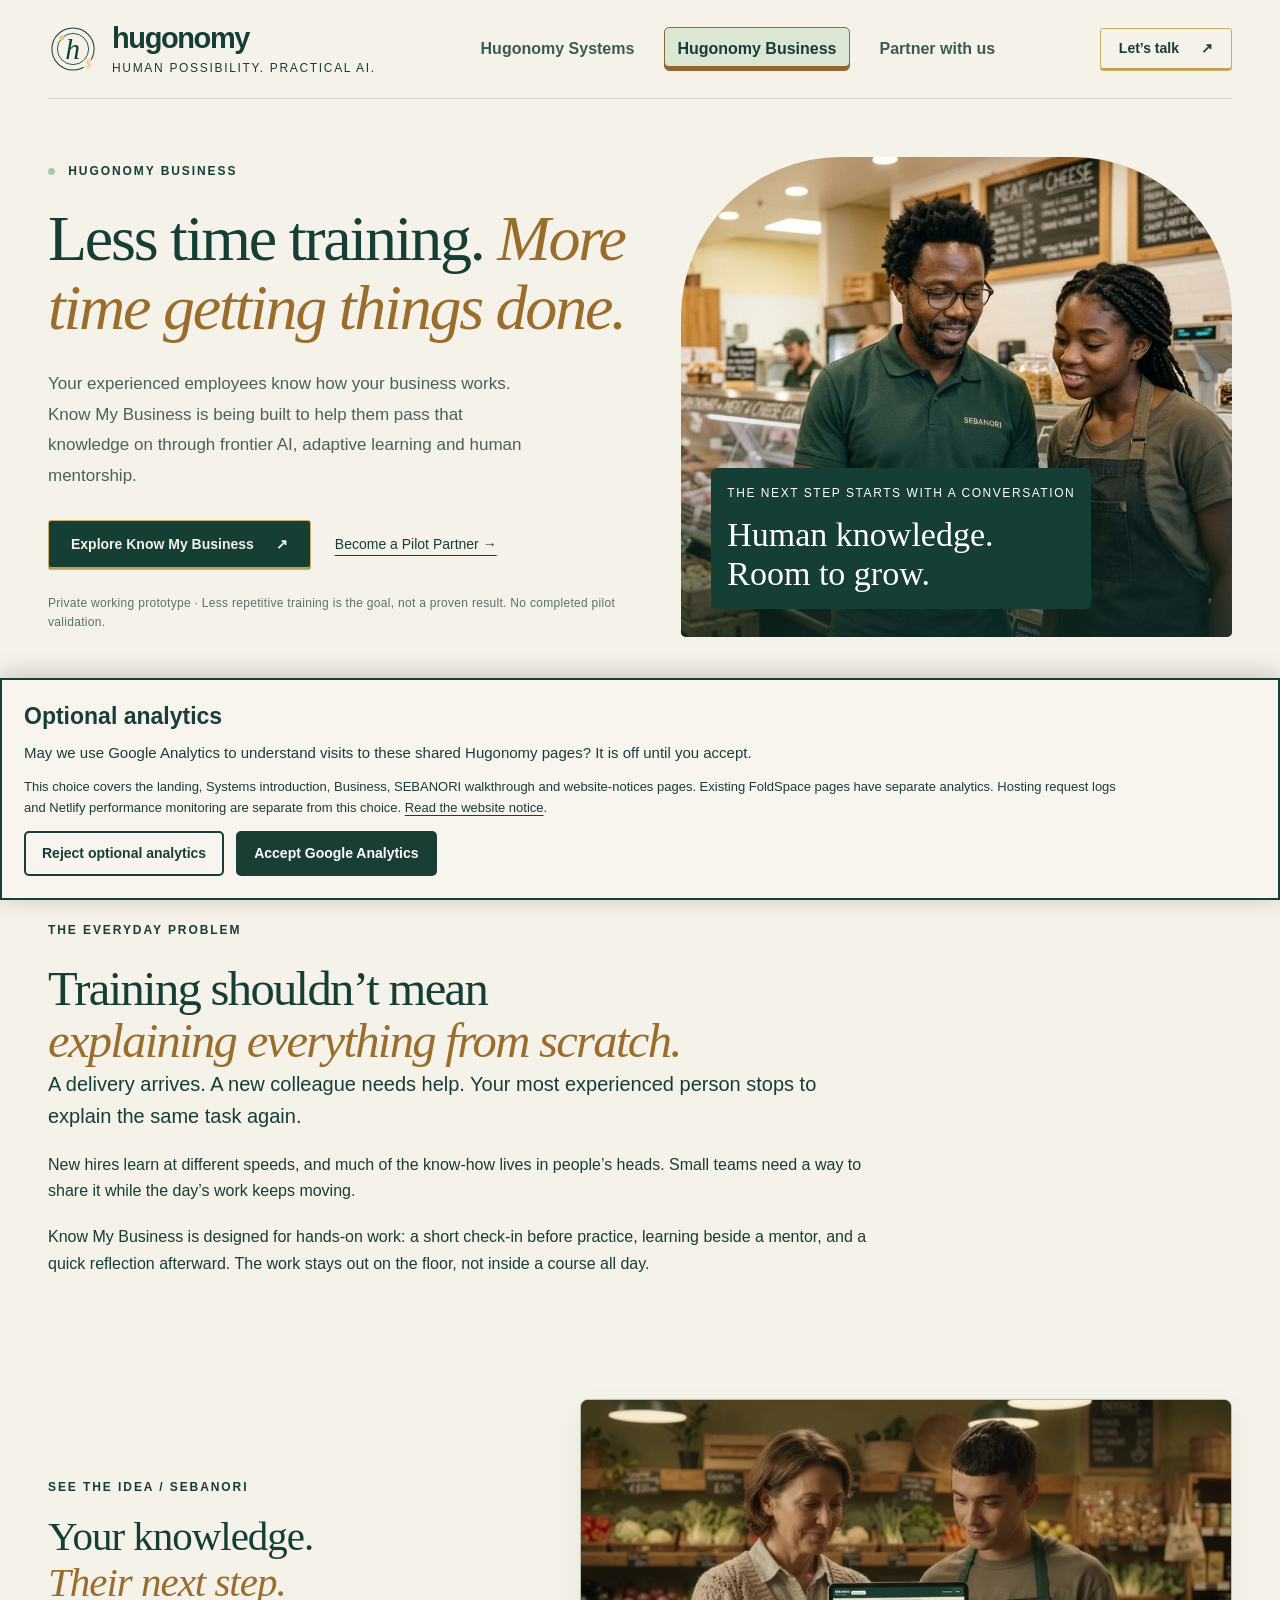
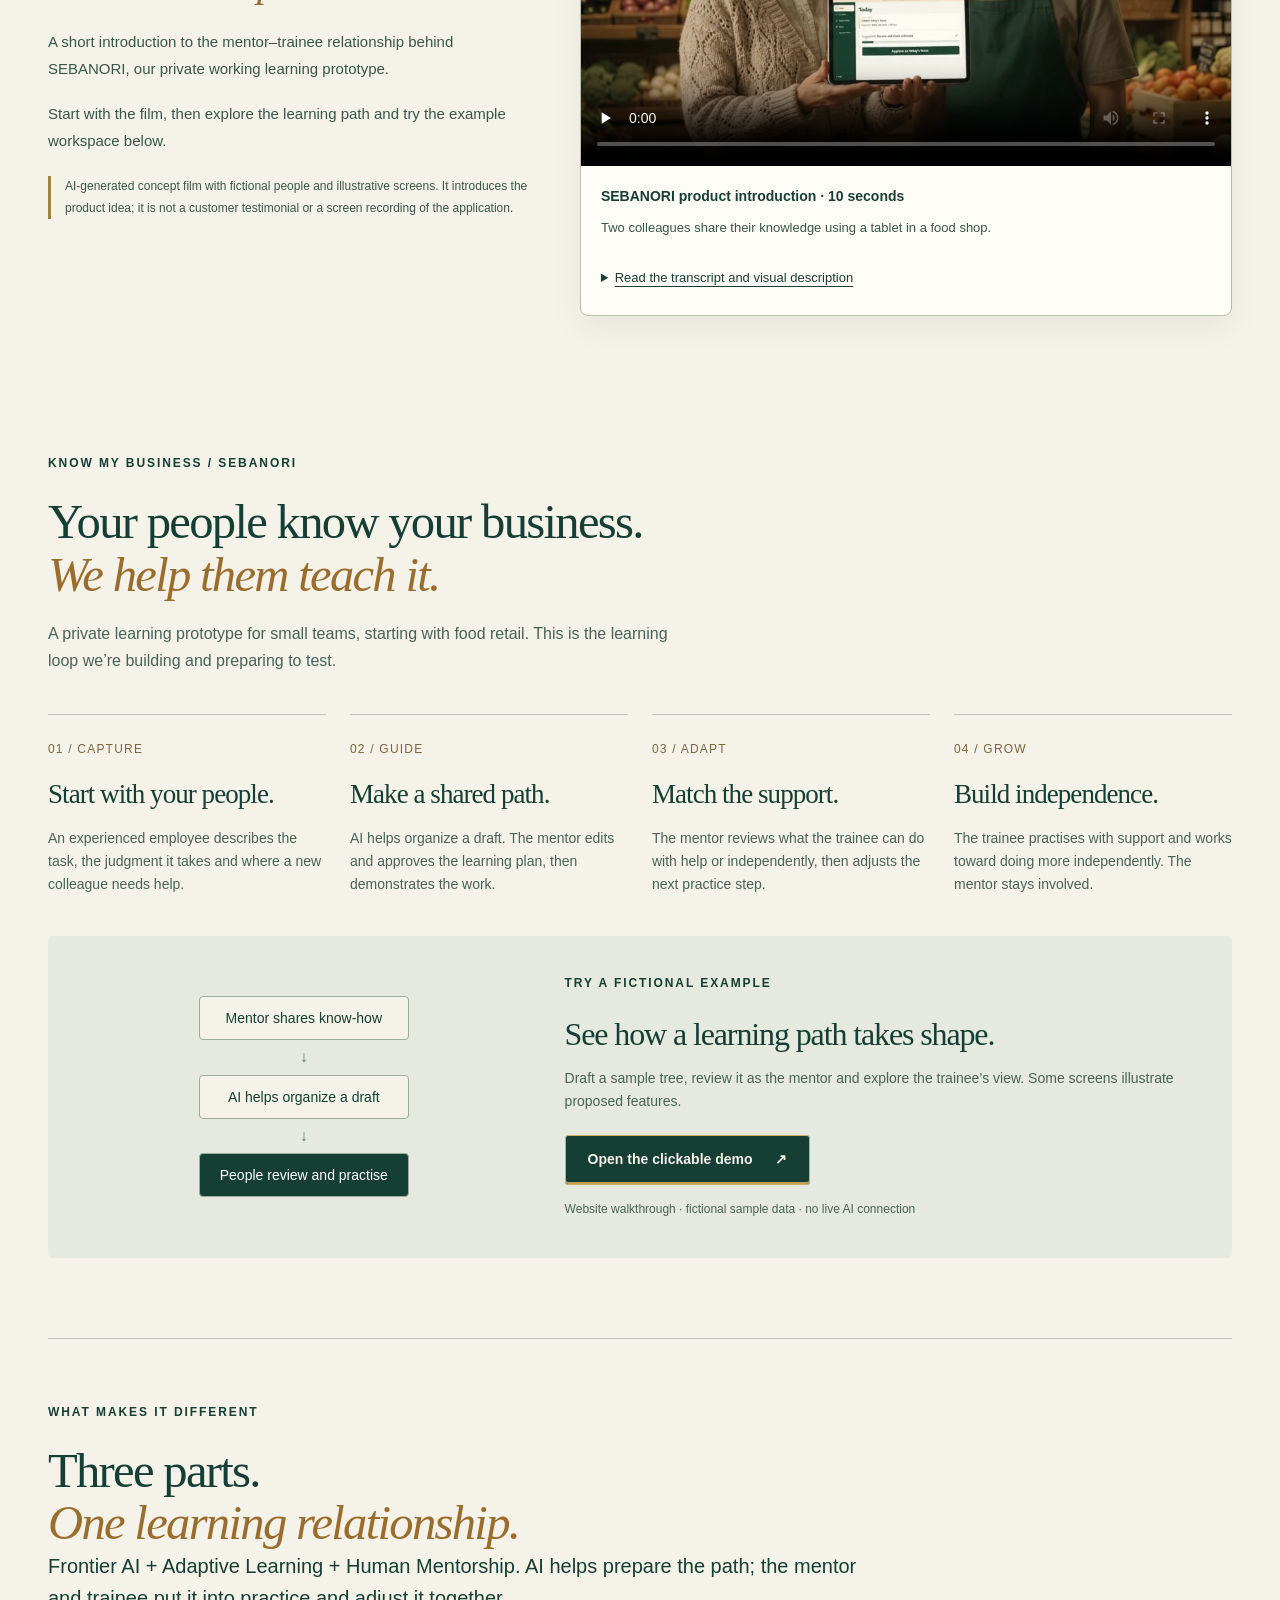
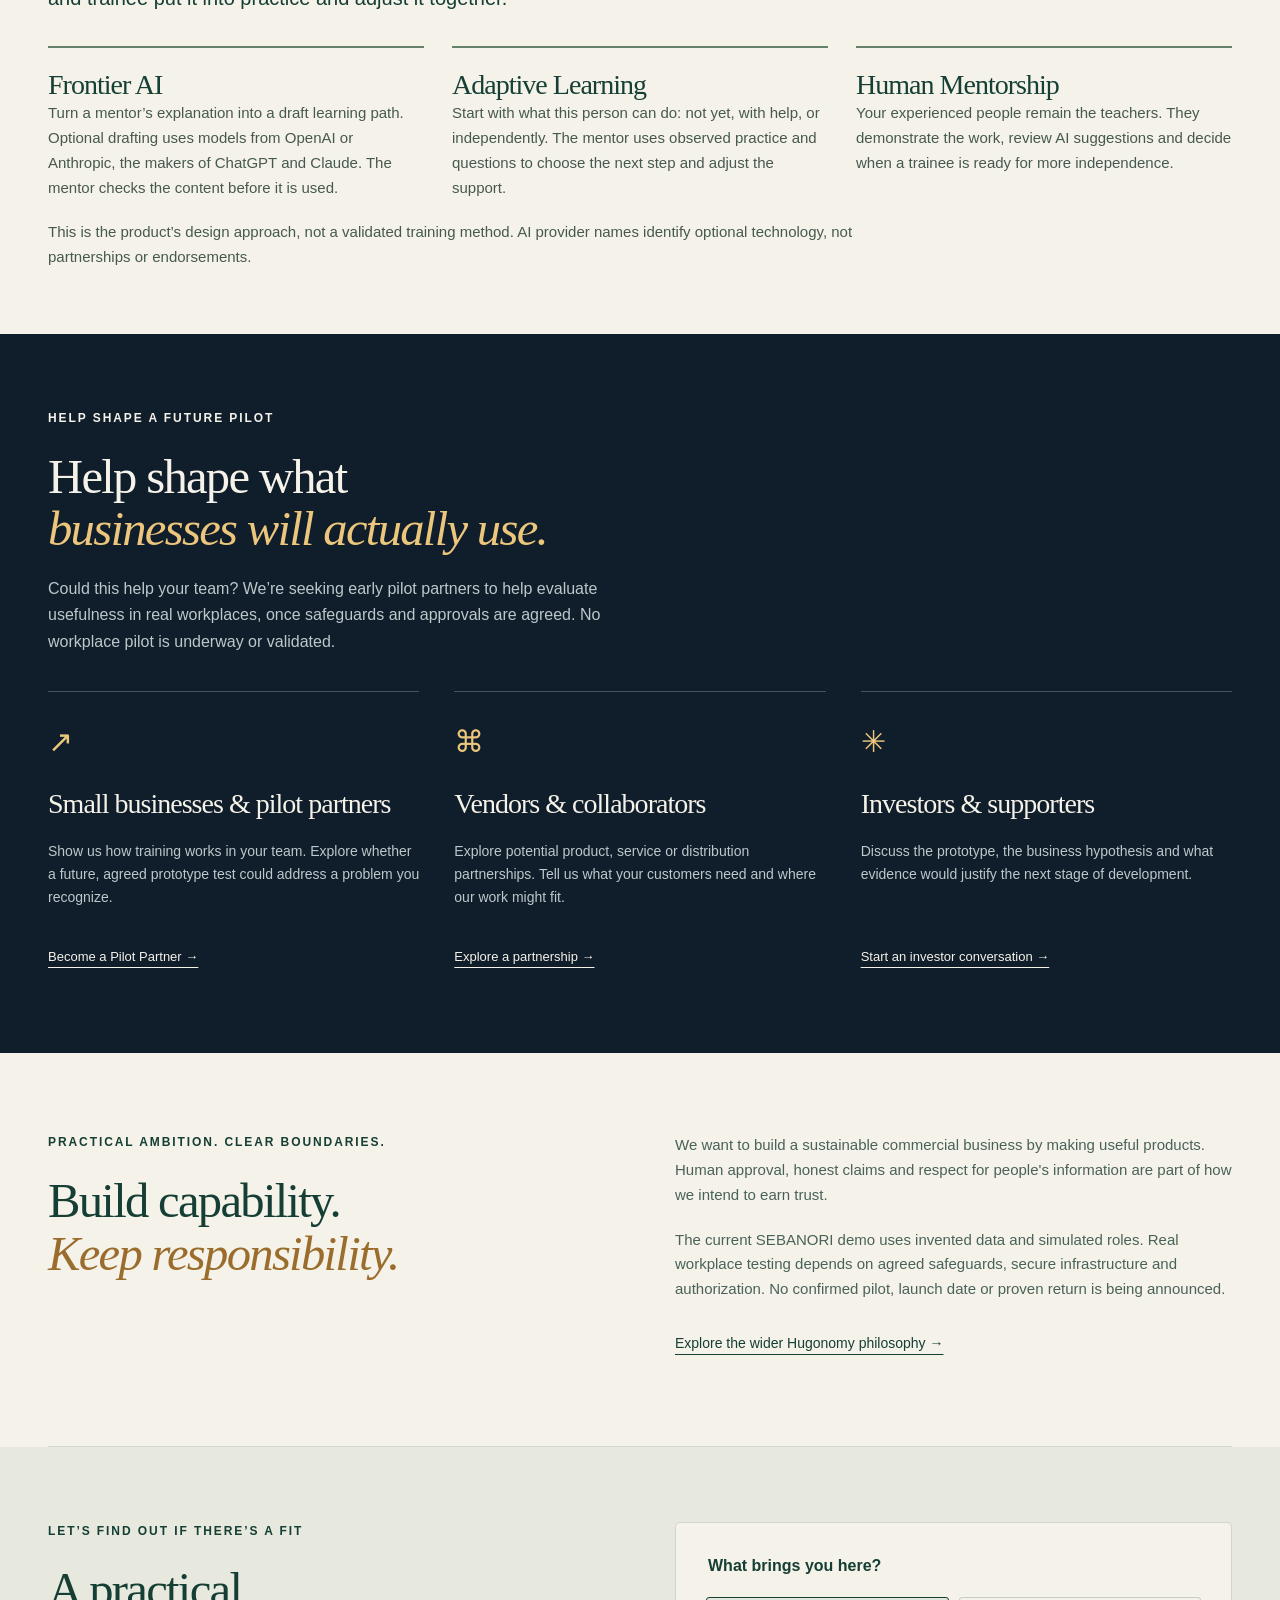
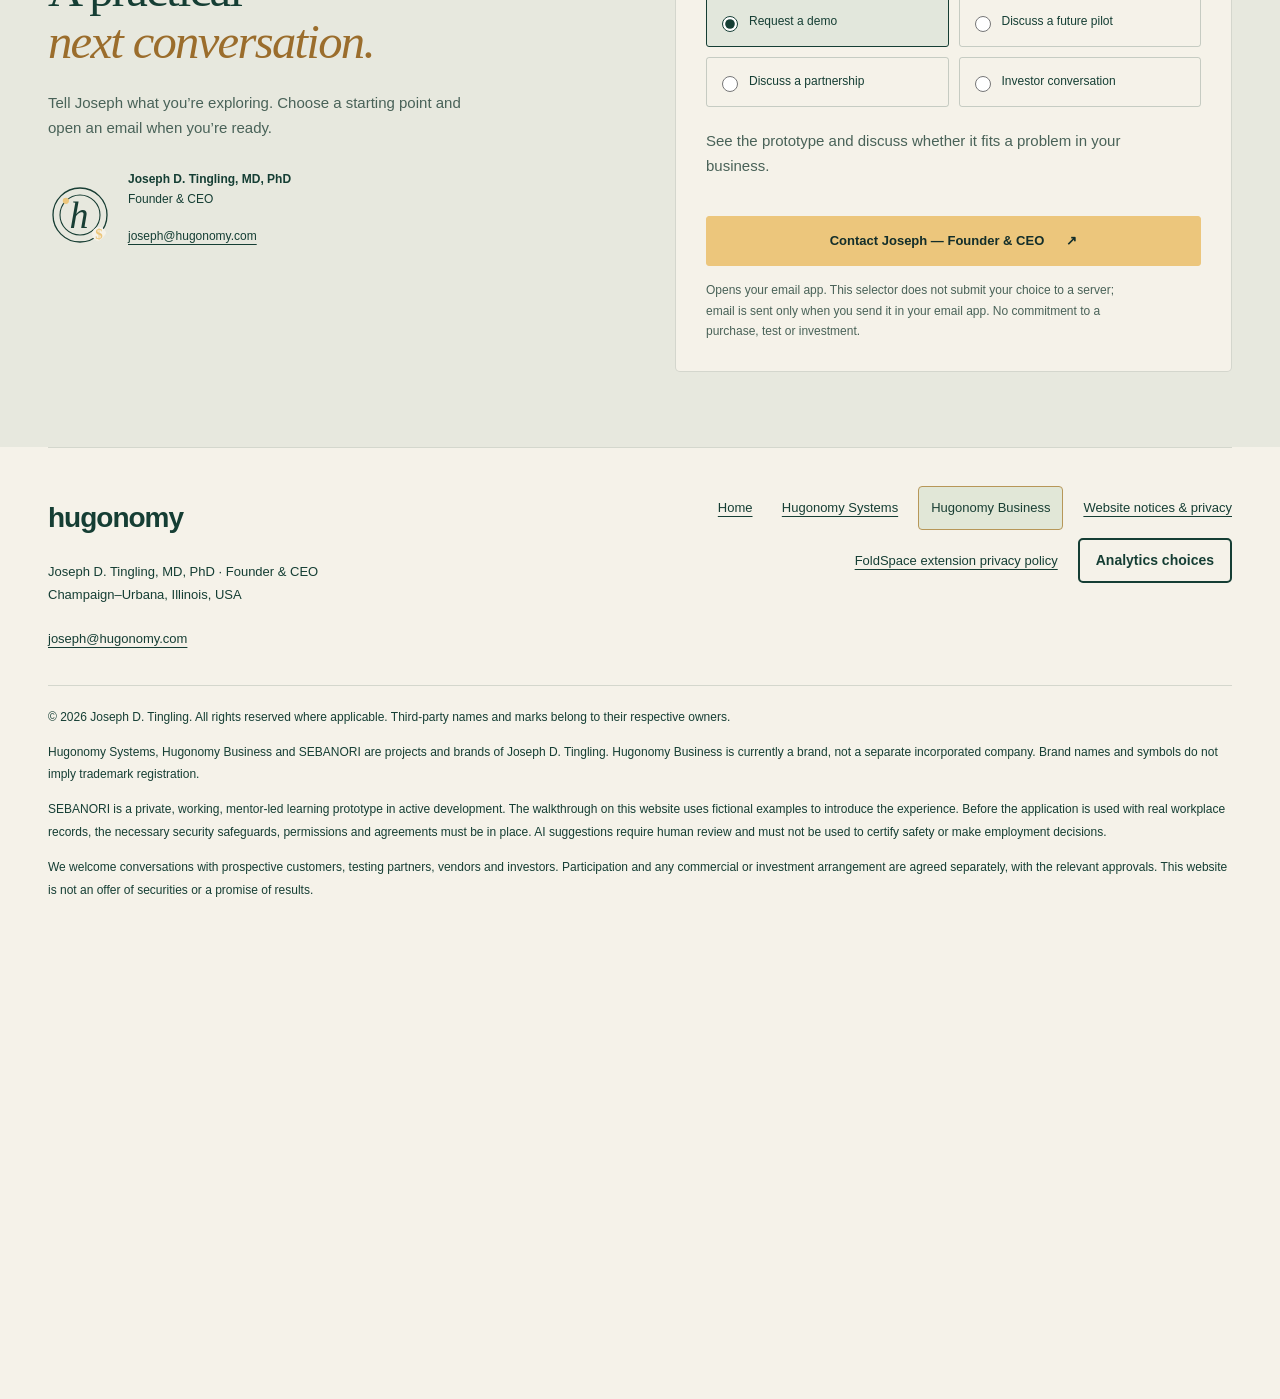
==== commit f3e0f966: "site: clarify practical training benefits and mentor-led learning [skip netlify] Lead Business and K" ====
--- a/business/index.html
+++ b/business/index.html
@@ -1,11 +1,20 @@
-<!doctype html><html lang="en"><head><meta charset="utf-8"><meta name="viewport" content="width=device-width, initial-scale=1"><meta name="theme-color" content="#101d2a"><title>Hugonomy Business — Turn know-how into capability</title><link rel="icon" href="/assets/hugonomy-two-orbit.svg" type="image/svg+xml"><link rel="stylesheet" href="/design.css"><link rel="stylesheet" href="/split-hero.css"><script src="/design.js" defer></script><link rel="stylesheet" href="/accessibility.css"><link rel="stylesheet" href="/footer.css"><meta name="description" content="Meet SEBANORI, a private working prototype designed to help mentors turn everyday know-how into a learning path."><link rel="canonical" href="https://hugonomy.com/business/"><meta property="og:title" content="Hugonomy Business — Turn know-how into capability"><meta property="og:description" content="Meet SEBANORI, a private working prototype designed to help mentors turn everyday know-how into a learning path."><meta property="og:url" content="https://hugonomy.com/business/"><meta property="og:type" content="website"><meta property="og:site_name" content="Hugonomy"><meta property="og:image" content="https://hugonomy.com/assets/people-01.jpg"><meta name="twitter:card" content="summary_large_image"><link rel="stylesheet" href="/landing-integration.css"><link rel="stylesheet" href="/website-analytics.css"><script src="/website-analytics.js" defer></script><link rel="stylesheet" href="/business-films.css"></head><body class="light"><a class="skip" href="#main">Skip to content</a><header class="nav wrap"><a href="/" class="brand" aria-label="Hugonomy home"><svg class="brand-h" aria-hidden="true" xmlns="http://www.w3.org/2000/svg" viewBox="0 0 64 64" fill="none"><circle cx="32" cy="32" r="27" stroke="currentColor" stroke-width="1.3"/><circle cx="32" cy="32" r="20" stroke="currentColor" stroke-width="1.1"/><text x="31" y="45" text-anchor="middle" font-family="Georgia, Times New Roman, serif" font-size="38" font-style="italic" fill="currentColor">h</text><circle cx="17.86" cy="17.86" r="3.1" fill="#ecc67c"/><circle cx="51.1" cy="51.1" r="7" fill="var(--mark-background,#101d2a)"/><text x="51.1" y="56.1" text-anchor="middle" font-family="Georgia, Times New Roman, serif" font-size="15" font-weight="600" fill="#ecc67c">$</text></svg><span>hugonomy<small>HUMAN POSSIBILITY. PRACTICAL AI.</small></span></a><nav aria-label="Main navigation"><a href="/foldspace" >Hugonomy Systems</a><a href="/business/" aria-current="page">Hugonomy Business</a><a href="/business/#opportunity">Partner with us</a></nav><a class="button nav-cta" href="/business/#contact">Let’s talk <span>↗</span></a></header>
-<main tabindex="-1" id="main"><section class="business-hero wrap"><div><p class="eyebrow"><span class="dot"></span> HUGONOMY BUSINESS</p><h1>Put experience<br>to work.<br><em>With AI beside you.</em></h1><p class="lede">Practical tools for the people who know your business best. Our first prototype helps mentors shape the next generation of know-how.</p><div class="actions"><a class="button green" href="sebanori/">Explore SEBANORI <span>↗</span></a><a class="quiet" href="#opportunity">Discuss a partnership →</a></div><p class="hero-foot">Starting with food retail. Built around people.</p></div><div class="business-photo"><img src="/assets/people-02.jpg" alt="AI-generated illustration: Concept illustration of a mentor and colleague reviewing a tablet in a food shop." width="1376" height="768"><div class="photo-caption"><span>THE NEXT STEP STARTS WITH A CONVERSATION</span><strong>Human knowledge.<br>Room to grow.</strong></div></div></section><p class="wrap image-disclosure">The shop scene is an AI-generated concept illustration, not a photograph of real people, customers or a workplace.</p>
-<section class="business-strip"><div class="wrap"><span>PROTOTYPE STAGE</span><p>Seeking business testing partners and investor conversations.</p><a href="#contact">Talk to the founder ↗</a></div></section>
+<!doctype html><html lang="en"><head><meta charset="utf-8"><meta name="viewport" content="width=device-width, initial-scale=1"><meta name="theme-color" content="#101d2a"><title>Hugonomy Business — Less time training. More time getting things done.</title><link rel="icon" href="/assets/hugonomy-two-orbit.svg" type="image/svg+xml"><link rel="stylesheet" href="/design.css"><link rel="stylesheet" href="/split-hero.css"><script src="/design.js" defer></script><link rel="stylesheet" href="/accessibility.css"><link rel="stylesheet" href="/footer.css"><meta name="description" content="Know My Business combines AI-assisted preparation, adaptive learning and human mentorship. Explore the private prototype and discuss a future pilot."><link rel="canonical" href="https://hugonomy.com/business/"><meta property="og:title" content="Hugonomy Business — Less time training. More time getting things done."><meta property="og:description" content="Know My Business combines AI-assisted preparation, adaptive learning and human mentorship. Explore the private prototype and discuss a future pilot."><meta property="og:url" content="https://hugonomy.com/business/"><meta property="og:type" content="website"><meta property="og:site_name" content="Hugonomy"><meta property="og:image" content="https://hugonomy.com/assets/people-01.jpg"><meta name="twitter:card" content="summary_large_image"><link rel="stylesheet" href="/landing-integration.css"><link rel="stylesheet" href="/website-analytics.css"><script src="/website-analytics.js" defer></script><link rel="stylesheet" href="/business-films.css"><link rel="stylesheet" href="/training-story.css"></head><body class="light"><a class="skip" href="#main">Skip to content</a><header class="nav wrap"><a href="/" class="brand" aria-label="Hugonomy home"><svg class="brand-h" aria-hidden="true" xmlns="http://www.w3.org/2000/svg" viewBox="0 0 64 64" fill="none"><circle cx="32" cy="32" r="27" stroke="currentColor" stroke-width="1.3"/><circle cx="32" cy="32" r="20" stroke="currentColor" stroke-width="1.1"/><text x="31" y="45" text-anchor="middle" font-family="Georgia, Times New Roman, serif" font-size="38" font-style="italic" fill="currentColor">h</text><circle cx="17.86" cy="17.86" r="3.1" fill="#ecc67c"/><circle cx="51.1" cy="51.1" r="7" fill="var(--mark-background,#101d2a)"/><text x="51.1" y="56.1" text-anchor="middle" font-family="Georgia, Times New Roman, serif" font-size="15" font-weight="600" fill="#ecc67c">$</text></svg><span>hugonomy<small>HUMAN POSSIBILITY. PRACTICAL AI.</small></span></a><nav aria-label="Main navigation"><a href="/foldspace" >Hugonomy Systems</a><a href="/business/" aria-current="page">Hugonomy Business</a><a href="/business/#opportunity">Partner with us</a></nav><a class="button nav-cta" href="/business/#contact">Let’s talk <span>↗</span></a></header>
+<main tabindex="-1" id="main"><section class="business-hero wrap"><div><p class="eyebrow"><span class="dot"></span> HUGONOMY BUSINESS</p><h1>Less time training. <em>More time getting things done.</em></h1><p class="lede">Your experienced employees know how your business works. Know My Business is being built to help them pass that knowledge on through frontier AI, adaptive learning and human mentorship.</p><div class="actions"><a class="button green" href="sebanori/">Explore Know My Business <span>↗</span></a><a class="quiet" href="#contact" data-route="testing">Become a Pilot Partner →</a></div><p class="hero-foot">Private working prototype · Less repetitive training is the goal, not a proven result. No completed pilot validation.</p></div><div class="business-photo"><img src="/assets/people-02.jpg" alt="AI-generated illustration: Concept illustration of a mentor and colleague reviewing a tablet in a food shop." width="1376" height="768"><div class="photo-caption"><span>THE NEXT STEP STARTS WITH A CONVERSATION</span><strong>Human knowledge.<br>Room to grow.</strong></div></div></section><p class="wrap image-disclosure">The shop scene is an AI-generated concept illustration, not a photograph of real people, customers or a workplace.</p>
+<section class="business-strip"><div class="wrap"><span>PROTOTYPE STAGE</span><p>Seeking small businesses to help shape a future, agreed pilot.</p><a href="#contact">Talk to the founder ↗</a></div></section>
+<section class="training-section wrap" aria-labelledby="training-problem"><p class="eyebrow">THE EVERYDAY PROBLEM</p><h2 id="training-problem">Training shouldn’t mean<br><em>explaining everything from scratch.</em></h2><p class="training-lead">A delivery arrives. A new colleague needs help. Your most experienced person stops to explain the same task again.</p><p>New hires learn at different speeds, and much of the know-how lives in people’s heads. Small teams need a way to share it while the day’s work keeps moving.</p><p>Know My Business is designed for hands-on work: a short check-in before practice, learning beside a mentor, and a quick reflection afterward. The work stays out on the floor, not inside a course all day.</p></section>
 <section class="business-film-section wrap" aria-labelledby="business-film-title"><div class="business-film-copy"><p class="eyebrow">SEE THE IDEA / SEBANORI</p><h2 id="business-film-title">Your knowledge.<br><em>Their next step.</em></h2><p>A short introduction to the mentor–trainee relationship behind SEBANORI, our private working learning prototype.</p><p>Start with the film, then explore the learning path and try the example workspace below.</p><p class="business-film-disclosure">AI-generated concept film with fictional people and illustrative screens. It introduces the product idea; it is not a customer testimonial or a screen recording of the application.</p></div><figure class="business-film-player"><video controls playsinline preload="none" poster="/assets/video/sebanori/business-introduction.jpg" aria-label="SEBANORI product introduction" aria-describedby="business-introduction-caption"><source src="/assets/video/sebanori/business-introduction.mp4" type="video/mp4"><track kind="captions" src="/assets/video/sebanori/business-introduction.en.vtt" srclang="en" label="English" default>Your browser does not support this video. <a href="/assets/video/sebanori/business-introduction.mp4">Open the film</a>.</video><figcaption id="business-introduction-caption"><strong>SEBANORI product introduction · 10 seconds</strong><p>Two colleagues share their knowledge using a tablet in a food shop.</p></figcaption><details class="business-film-transcript"><summary>Read the transcript and visual description</summary><p><strong>Narration:</strong> “Know My Business. Your knowledge. Their next step.”</p><p><strong>Visual description:</strong> An experienced colleague and a new colleague stand together in a shop, holding a tablet displaying an illustrative learning workspace.</p></details></figure></section>
-<section class="product-section wrap"><div class="section-title"><p class="eyebrow">FIRST PRODUCT / SEBANORI</p><h2>From “let me show you”<br><em>to a shared learning path.</em></h2><p>A mentor-led learning prototype, beginning with small teams in food retail.</p></div><div class="process"><article><span>01 / DESCRIBE</span><h3>Start with real know-how.</h3><p>The mentor describes the work and the skills they want to teach. AI helps prepare a draft learning tree.</p></article><article><span>02 / SHAPE</span><h3>Make the path your own.</h3><p>The mentor reviews, edits and approves the plan. The trainee can see a clear next step and ask questions.</p></article><article><span>03 / DEVELOP</span><h3>Keep the human connection.</h3><p>Skill marks, a colorful learning orb and an in-app inbox support the conversation. AI proposes; people decide.</p></article></div><div class="demo-invite"><div class="tiny-tree" aria-hidden="true"><i>Describe the work</i><span>↓</span><i>Review the draft</i><span>↓</span><i>Mentor-approved plan</i></div><div><p class="eyebrow">SEE THE DIFFERENCE FOR YOURSELF</p><h3>Try shaping an example workspace.</h3><p>Build a learning tree and explore proposed adaptive-interface interactions in a fictional department.</p><a class="button green" href="sebanori/#example">Open the clickable demo <span>↗</span></a><p class="fine">Website walkthrough · fictional sample data · no live AI connection</p></div></div></section>
-<section class="opportunity" id="opportunity"><div class="wrap"><div class="section-title"><p class="eyebrow">A COMMERCIAL IDEA. AN OPEN INVITATION.</p><h2>Help shape what<br><em>businesses will actually use.</em></h2><p>We’re looking for useful problems, committed conversations and a credible path to customers.</p></div><div class="opportunity-grid"><article><span class="op-icon" aria-hidden="true">↗</span><h3>Businesses &amp; testing partners</h3><p>Show us how training works in your team. Explore whether a future, agreed prototype test could address a problem you recognize.</p><a href="#contact" data-route="testing">Discuss prototype testing →</a></article><article><span class="op-icon" aria-hidden="true">⌘</span><h3>Vendors &amp; collaborators</h3><p>Explore potential product, service or distribution partnerships. Tell us what your customers need and where our work might fit.</p><a href="#contact" data-route="partner">Explore a partnership →</a></article><article><span class="op-icon" aria-hidden="true">✳</span><h3>Investors &amp; supporters</h3><p>Discuss the prototype, the business hypothesis and what evidence would justify the next stage of development.</p><a href="#contact" data-route="investor">Start an investor conversation →</a></article></div></div></section>
+<section class="product-section wrap"><div class="section-title"><p class="eyebrow">KNOW MY BUSINESS / SEBANORI</p><h2>Your people know your business.<br><em>We help them teach it.</em></h2><p>A private learning prototype for small teams, starting with food retail. This is the learning loop we’re building and preparing to test.</p></div>
+<div class="process training-workflow"><article><span>01 / CAPTURE</span><h3>Start with your people.</h3><p>An experienced employee describes the task, the judgment it takes and where a new colleague needs help.</p></article><article><span>02 / GUIDE</span><h3>Make a shared path.</h3><p>AI helps organize a draft. The mentor edits and approves the learning plan, then demonstrates the work.</p></article><article><span>03 / ADAPT</span><h3>Match the support.</h3><p>The mentor reviews what the trainee can do with help or independently, then adjusts the next practice step.</p></article><article><span>04 / GROW</span><h3>Build independence.</h3><p>The trainee practises with support and works toward doing more independently. The mentor stays involved.</p></article></div>
+<div class="demo-invite"><div class="tiny-tree" aria-hidden="true"><i>Mentor shares know-how</i><span>↓</span><i>AI helps organize a draft</i><span>↓</span><i>People review and practise</i></div><div><p class="eyebrow">TRY A FICTIONAL EXAMPLE</p><h3>See how a learning path takes shape.</h3><p>Draft a sample tree, review it as the mentor and explore the trainee’s view. Some screens illustrate proposed features.</p><a class="button green" href="sebanori/#example">Open the clickable demo <span>↗</span></a><p class="fine">Website walkthrough · fictional sample data · no live AI connection</p></div></div></section>
+<section class="training-section wrap" aria-labelledby="pillars-title">
+<p class="eyebrow">WHAT MAKES IT DIFFERENT</p><h2 id="pillars-title">Three parts.<br><em>One learning relationship.</em></h2>
+<p class="training-lead">Frontier AI + Adaptive Learning + Human Mentorship. AI helps prepare the path; the mentor and trainee put it into practice and adjust it together.</p>
+<div class="training-pillars"><article><h3>Frontier AI</h3><p>Turn a mentor’s explanation into a draft learning path. Optional drafting uses models from OpenAI or Anthropic, the makers of ChatGPT and Claude. The mentor checks the content before it is used.</p></article><article><h3>Adaptive Learning</h3><p>Start with what this person can do: not yet, with help, or independently. The mentor uses observed practice and questions to choose the next step and adjust the support.</p></article><article><h3>Human Mentorship</h3><p>Your experienced people remain the teachers. They demonstrate the work, review AI suggestions and decide when a trainee is ready for more independence.</p></article></div>
+<p class="training-note">This is the product’s design approach, not a validated training method. AI provider names identify optional technology, not partnerships or endorsements.</p>
+</section>
+<section class="opportunity" id="opportunity"><div class="wrap"><div class="section-title"><p class="eyebrow">HELP SHAPE A FUTURE PILOT</p><h2>Help shape what<br><em>businesses will actually use.</em></h2><p>Could this help your team? We’re seeking early pilot partners to help evaluate usefulness in real workplaces, once safeguards and approvals are agreed. No workplace pilot is underway or validated.</p></div><div class="opportunity-grid"><article><span class="op-icon" aria-hidden="true">↗</span><h3>Small businesses &amp; pilot partners</h3><p>Show us how training works in your team. Explore whether a future, agreed prototype test could address a problem you recognize.</p><a href="#contact" data-route="testing">Become a Pilot Partner →</a></article><article><span class="op-icon" aria-hidden="true">⌘</span><h3>Vendors &amp; collaborators</h3><p>Explore potential product, service or distribution partnerships. Tell us what your customers need and where our work might fit.</p><a href="#contact" data-route="partner">Explore a partnership →</a></article><article><span class="op-icon" aria-hidden="true">✳</span><h3>Investors &amp; supporters</h3><p>Discuss the prototype, the business hypothesis and what evidence would justify the next stage of development.</p><a href="#contact" data-route="investor">Start an investor conversation →</a></article></div></div></section>
 <section class="boundaries wrap"><div><p class="eyebrow">PRACTICAL AMBITION. CLEAR BOUNDARIES.</p><h2>Build capability.<br><em>Keep responsibility.</em></h2></div><div><p>We want to build a sustainable commercial business by making useful products. Human approval, honest claims and respect for people's information are part of how we intend to earn trust.</p><p>The current SEBANORI demo uses invented data and simulated roles. Real workplace testing depends on agreed safeguards, secure infrastructure and authorization. No confirmed pilot, launch date or proven return is being announced.</p><a class="quiet" href="/foldspace">Explore the wider Hugonomy philosophy →</a></div></section>
-<section class="contact-section" id="contact"><div class="wrap contact-grid"><div><p class="eyebrow">LET’S FIND OUT IF THERE’S A FIT</p><h2>A practical<br><em>next conversation.</em></h2><p>Tell Joseph what you’re exploring. Choose a starting point and open an email when you’re ready.</p><div class="founder"><img src="/assets/hugonomy-two-orbit.svg" alt="Hugonomy symbol" width="64" height="64" loading="lazy"><div><strong>Joseph D. Tingling, MD, PhD</strong><span>Founder &amp; CEO</span><a href="mailto:joseph@hugonomy.com">joseph@hugonomy.com</a></div></div></div><div class="contact-panel"><fieldset><legend>What brings you here?</legend><div class="contact-options"><label><input type="radio" name="interest" value="demo" checked> Request a demo</label><label><input type="radio" name="interest" value="testing"> Explore business testing</label><label><input type="radio" name="interest" value="partner"> Discuss a partnership</label><label><input type="radio" name="interest" value="investor"> Investor conversation</label></div></fieldset><p id="contact-explanation" aria-live="polite">See the prototype and discuss whether it fits a problem in your business.</p><a id="contact-email" class="button gold" href="mailto:joseph@hugonomy.com?subject=Hugonomy%20Business%20%E2%80%94%20demo%20request">Contact Joseph — Founder &amp; CEO <span>↗</span></a><p class="fine">Opens your email app. This selector does not submit your choice to a server; email is sent only when you send it in your email app. No commitment to a purchase, test or investment.</p></div></div></section></main><footer class="wrap unified-footer" aria-label="Hugonomy footer">
+<section class="contact-section" id="contact"><div class="wrap contact-grid"><div><p class="eyebrow">LET’S FIND OUT IF THERE’S A FIT</p><h2>A practical<br><em>next conversation.</em></h2><p>Tell Joseph what you’re exploring. Choose a starting point and open an email when you’re ready.</p><div class="founder"><img src="/assets/hugonomy-two-orbit.svg" alt="Hugonomy symbol" width="64" height="64" loading="lazy"><div><strong>Joseph D. Tingling, MD, PhD</strong><span>Founder &amp; CEO</span><a href="mailto:joseph@hugonomy.com">joseph@hugonomy.com</a></div></div></div><div class="contact-panel"><fieldset><legend>What brings you here?</legend><div class="contact-options"><label><input type="radio" name="interest" value="demo" checked> Request a demo</label><label><input type="radio" name="interest" value="testing"> Discuss a future pilot</label><label><input type="radio" name="interest" value="partner"> Discuss a partnership</label><label><input type="radio" name="interest" value="investor"> Investor conversation</label></div></fieldset><p id="contact-explanation" aria-live="polite">See the prototype and discuss whether it fits a problem in your business.</p><a id="contact-email" class="button gold" href="mailto:joseph@hugonomy.com?subject=Hugonomy%20Business%20%E2%80%94%20demo%20request">Contact Joseph — Founder &amp; CEO <span>↗</span></a><p class="fine">Opens your email app. This selector does not submit your choice to a server; email is sent only when you send it in your email app. No commitment to a purchase, test or investment.</p></div></div></section></main><footer class="wrap unified-footer" aria-label="Hugonomy footer">
  <div class="uf-top"><div><a class="uf-brand" href="/">hugonomy</a><p>Joseph D. Tingling, MD, PhD · Founder &amp; CEO<br>Champaign–Urbana, Illinois, USA</p><a href="mailto:joseph@hugonomy.com">joseph@hugonomy.com</a></div><nav aria-label="Footer navigation"><a href="/">Home</a><a href="/foldspace">Hugonomy Systems</a><a class="uf-business" href="/business/">Hugonomy Business</a><a href="/website-notices.html">Website notices &amp; privacy</a>
 <a href="https://hugonomy.com/privacy">FoldSpace extension privacy policy</a><button type="button" class="analytics-settings" data-analytics-settings hidden>Analytics choices</button></nav></div>
  <div class="uf-notices"><p>© 2026 Joseph D. Tingling. All rights reserved where applicable. Third-party names and marks belong to their respective owners.</p><p>Hugonomy Systems, Hugonomy Business and SEBANORI are projects and brands of Joseph D. Tingling. Hugonomy Business is currently a brand, not a separate incorporated company. Brand names and symbols do not imply trademark registration.</p><p>SEBANORI is a private, working, mentor-led learning prototype in active development. The walkthrough on this website uses fictional examples to introduce the experience. Before the application is used with real workplace records, the necessary security safeguards, permissions and agreements must be in place. AI suggestions require human review and must not be used to certify safety or make employment decisions.</p><p>We welcome conversations with prospective customers, testing partners, vendors and investors. Participation and any commercial or investment arrangement are agreed separately, with the relevant approvals. This website is not an offer of securities or a promise of results.</p></div>
--- a/training-story.css
+++ b/training-story.css
@@ -0,0 +1,20 @@
+/* Shared Business/product story; existing palette, navigation and demos stay intact. */
+.training-section{padding-block:64px;border-top:1px solid #183d3440}
+.training-section h2{max-width:850px}
+.training-section>p:not(.eyebrow){max-width:820px}
+.training-lead{font-size:20px;line-height:1.6}
+.training-pillars{display:grid;grid-template-columns:repeat(3,minmax(0,1fr));gap:28px;margin:32px 0 20px}
+.training-pillars article{border-top:2px solid #65816c;padding-top:20px}
+.training-pillars h3{font:normal 28px/1.2 Georgia,serif;color:#163f35}
+.training-pillars p,.training-note{font-size:15px;line-height:1.65;color:#46594e}
+.training-workflow{grid-template-columns:repeat(4,minmax(0,1fr));gap:24px}
+.training-levels{display:grid;grid-template-columns:repeat(3,minmax(0,1fr));gap:28px;padding-left:24px;margin:32px 0}
+.training-levels li{padding-left:6px}.training-levels strong{font-size:20px;color:#163f35}
+.training-levels p{margin-top:12px}
+.training-theory{border:1px solid #65816c;border-radius:8px;padding:20px;max-width:820px;margin-block:28px}
+.training-theory summary{cursor:pointer;font-weight:600;min-height:24px}
+.training-theory p{margin-top:20px;margin-bottom:0}
+.training-measures{max-width:820px;padding-left:24px}.training-measures li{padding-left:6px;margin-block:16px}
+.business-hero .hero-foot{line-height:1.6}
+@media(max-width:1000px){.training-workflow{grid-template-columns:repeat(2,minmax(0,1fr))}}
+@media(max-width:700px){.training-pillars,.training-levels,.training-workflow{grid-template-columns:1fr}.training-section{padding-block:42px}.training-lead{font-size:18px}.training-levels{gap:16px}}
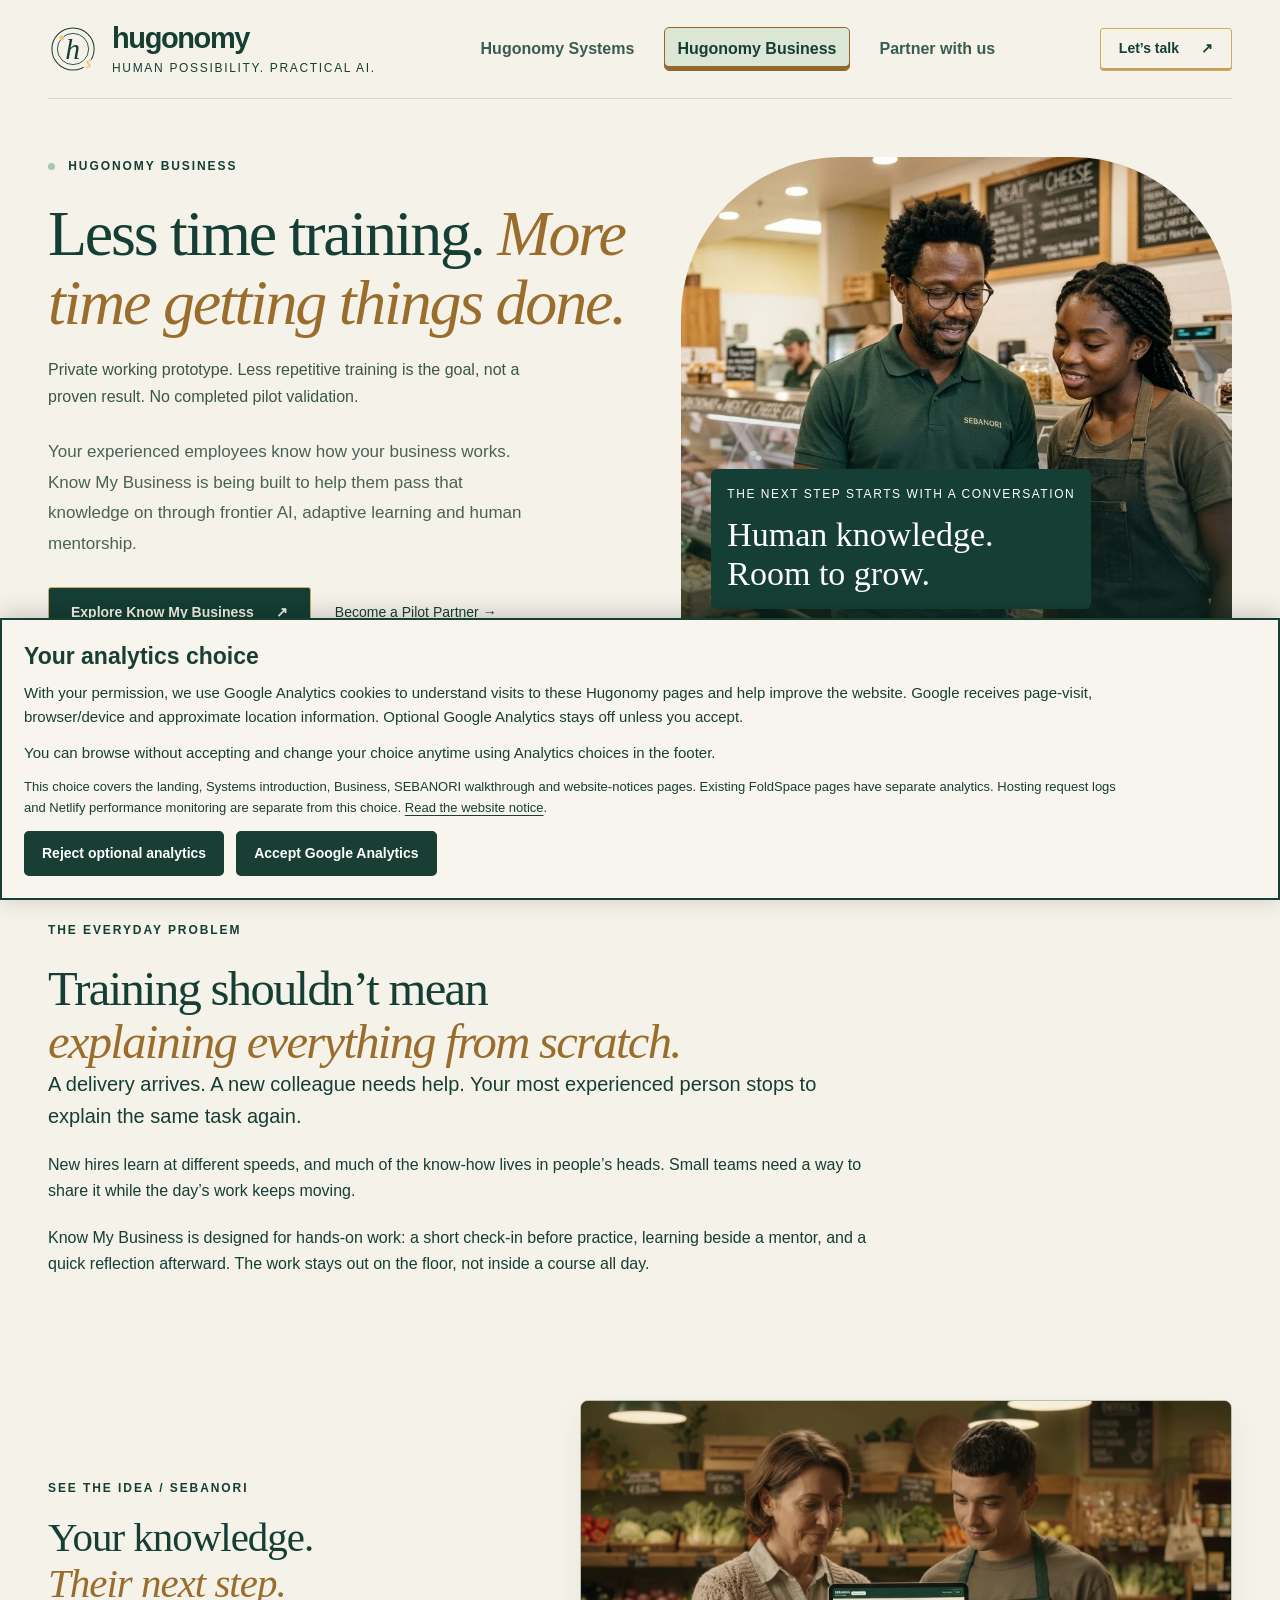
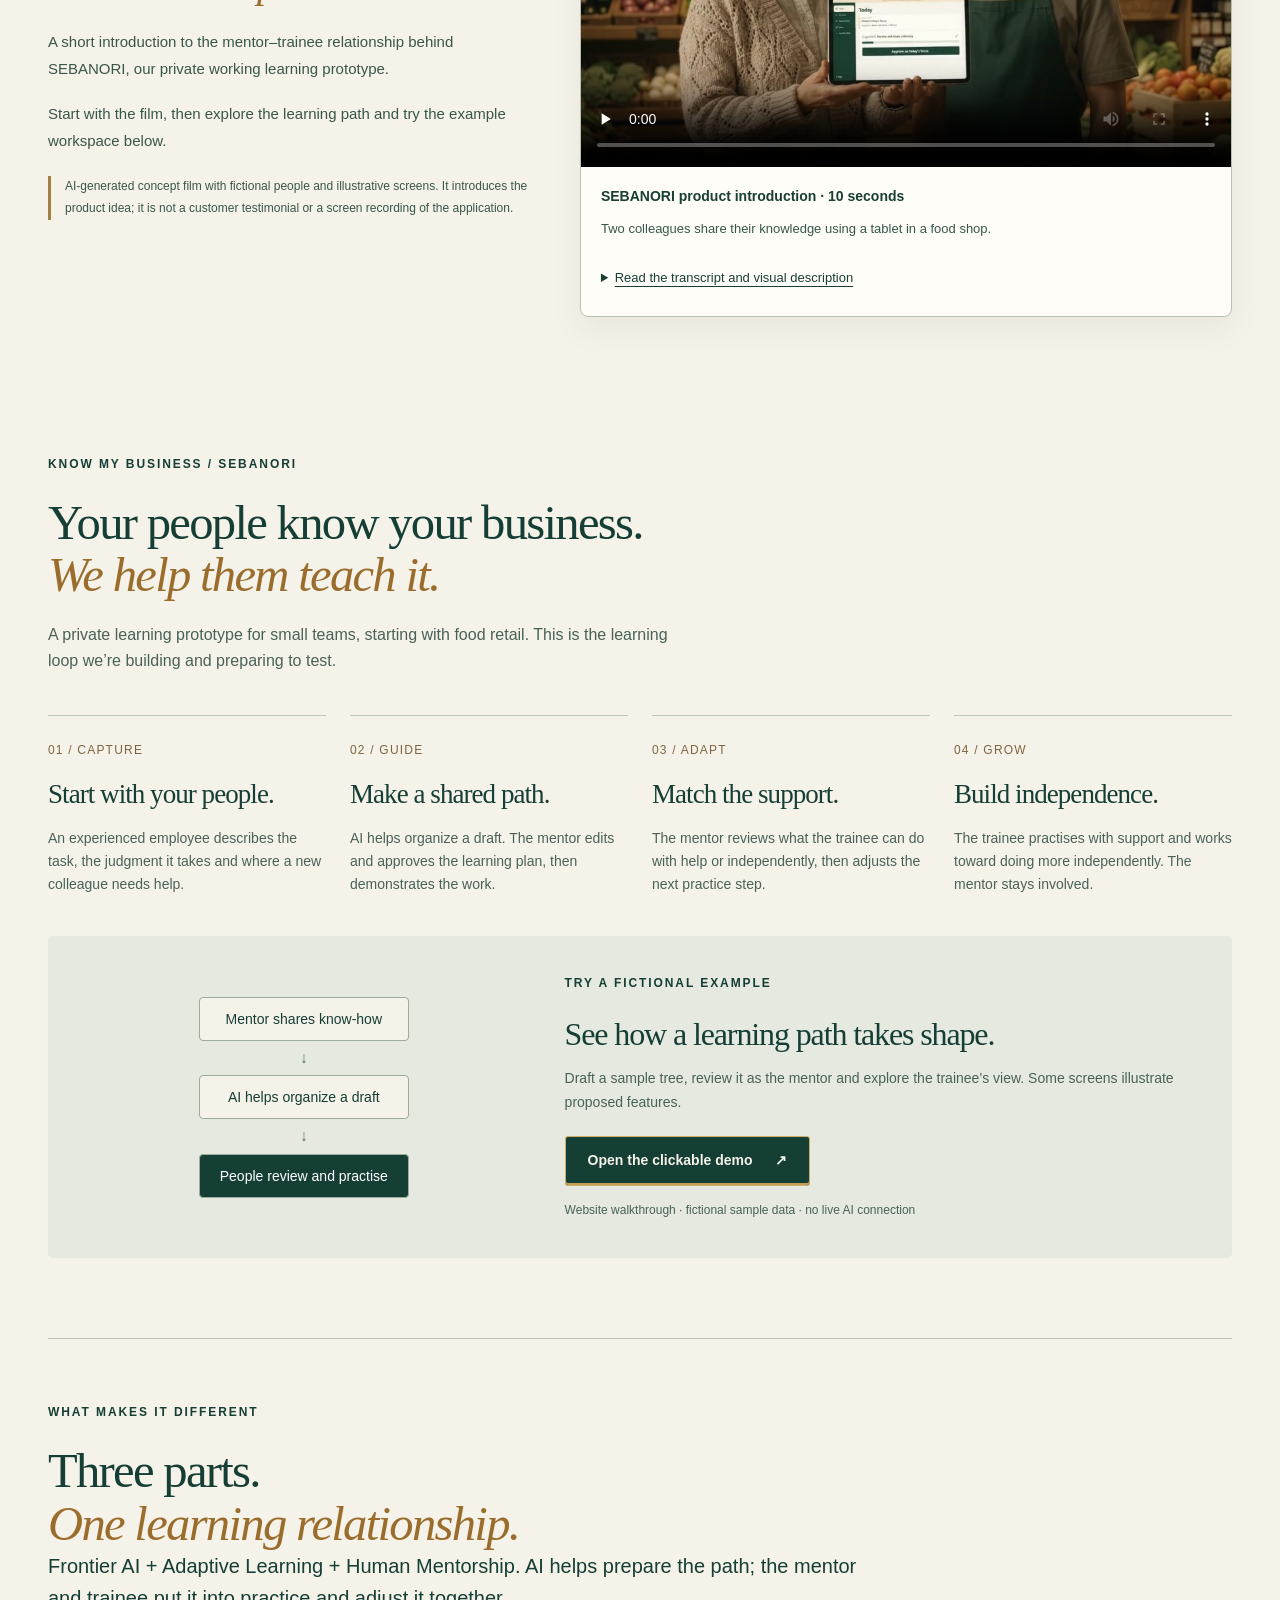
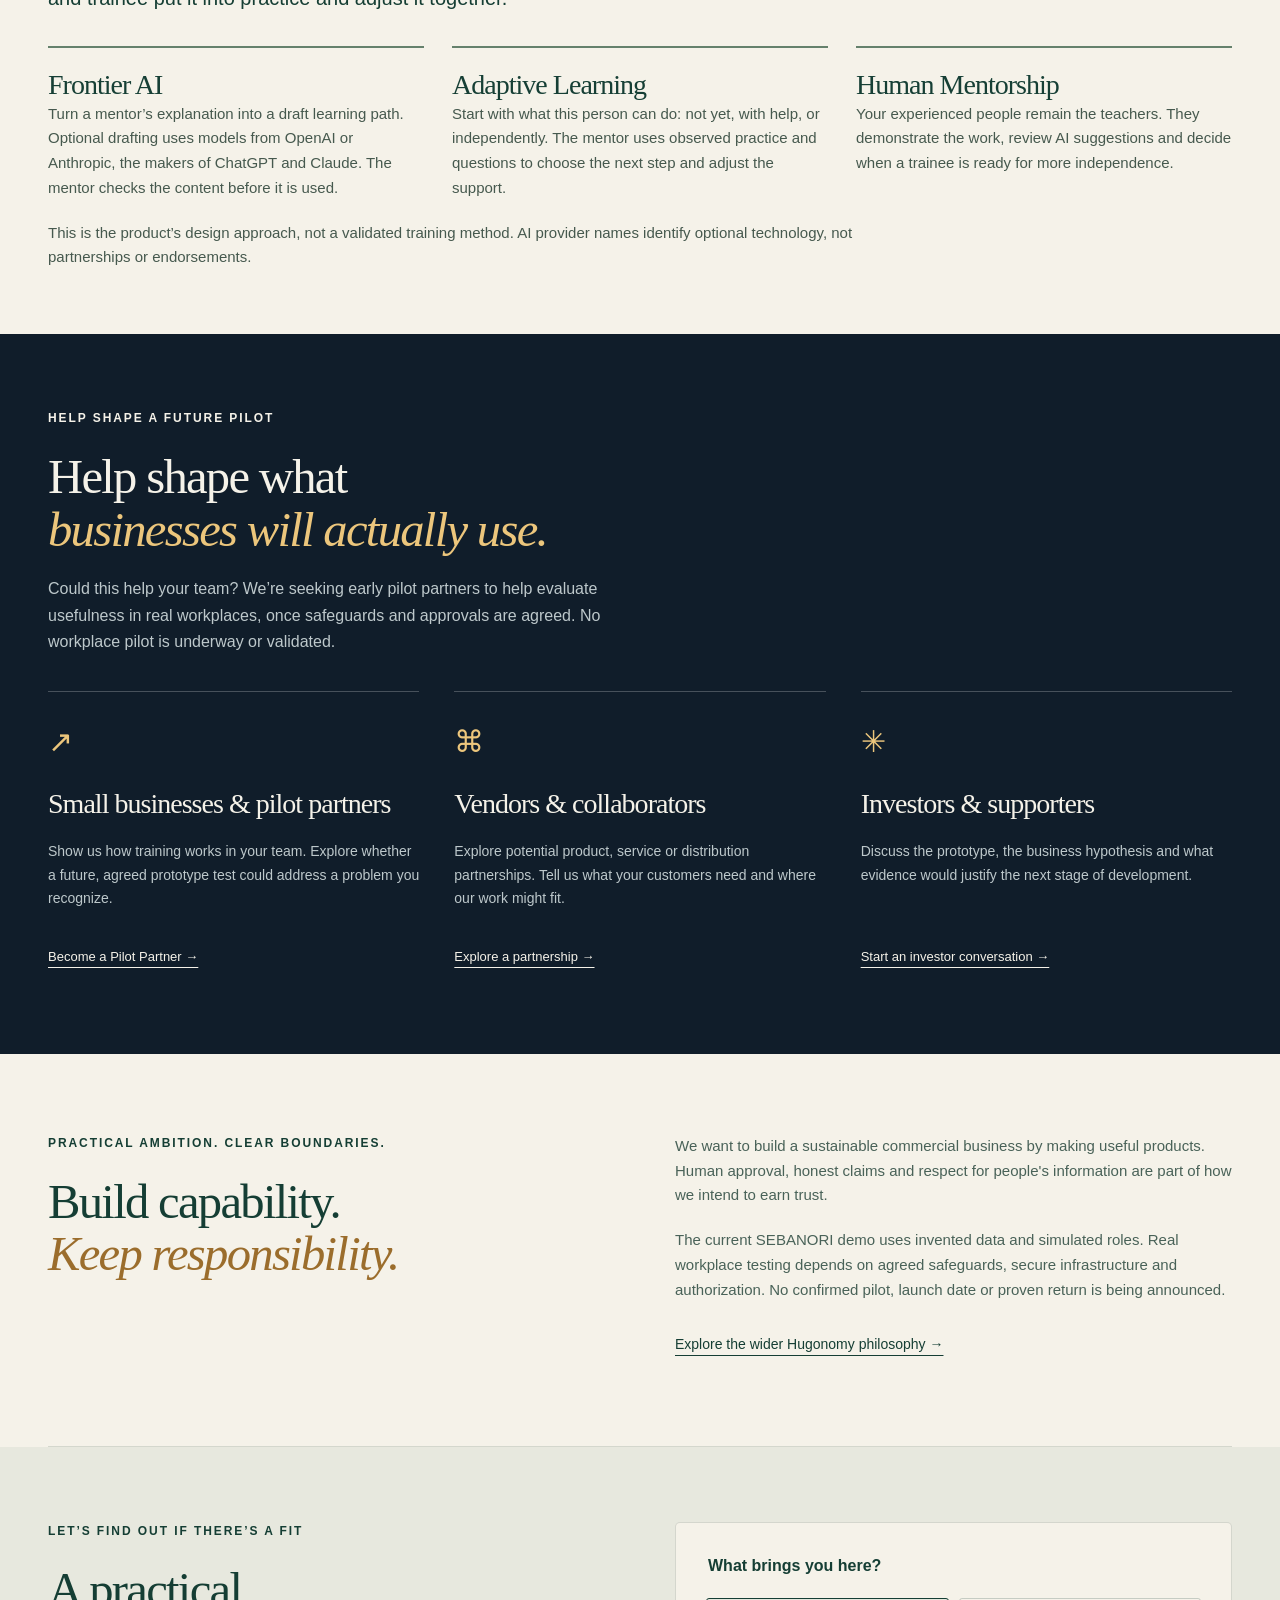
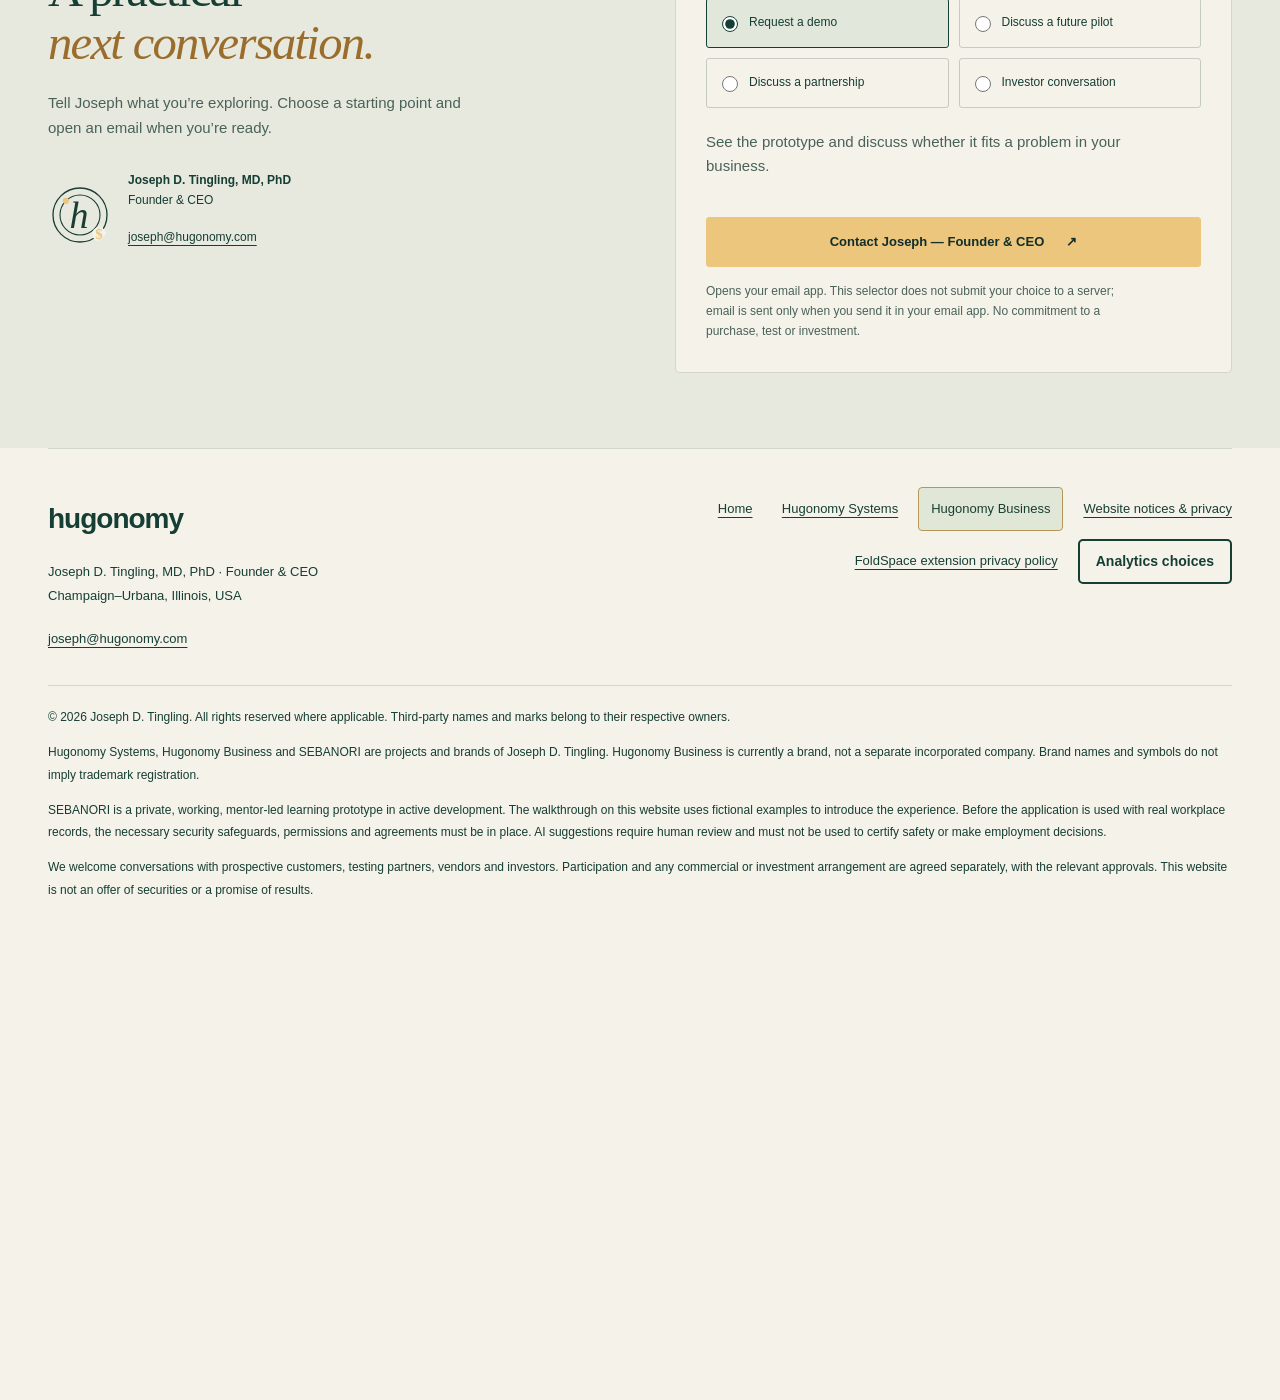
==== commit 887cbfc5: "site: clarify analytics choices and mobile type [skip netlify] Agent: Chamlexx (Codex) | 2026-11-19 " ====
--- a/business/index.html
+++ b/business/index.html
@@ -1,5 +1,5 @@
-<!doctype html><html lang="en"><head><meta charset="utf-8"><meta name="viewport" content="width=device-width, initial-scale=1"><meta name="theme-color" content="#101d2a"><title>Hugonomy Business — Less time training. More time getting things done.</title><link rel="icon" href="/assets/hugonomy-two-orbit.svg" type="image/svg+xml"><link rel="stylesheet" href="/design.css"><link rel="stylesheet" href="/split-hero.css"><script src="/design.js" defer></script><link rel="stylesheet" href="/accessibility.css"><link rel="stylesheet" href="/footer.css"><meta name="description" content="Know My Business combines AI-assisted preparation, adaptive learning and human mentorship. Explore the private prototype and discuss a future pilot."><link rel="canonical" href="https://hugonomy.com/business/"><meta property="og:title" content="Hugonomy Business — Less time training. More time getting things done."><meta property="og:description" content="Know My Business combines AI-assisted preparation, adaptive learning and human mentorship. Explore the private prototype and discuss a future pilot."><meta property="og:url" content="https://hugonomy.com/business/"><meta property="og:type" content="website"><meta property="og:site_name" content="Hugonomy"><meta property="og:image" content="https://hugonomy.com/assets/people-01.jpg"><meta name="twitter:card" content="summary_large_image"><link rel="stylesheet" href="/landing-integration.css"><link rel="stylesheet" href="/website-analytics.css"><script src="/website-analytics.js" defer></script><link rel="stylesheet" href="/business-films.css"><link rel="stylesheet" href="/training-story.css"></head><body class="light"><a class="skip" href="#main">Skip to content</a><header class="nav wrap"><a href="/" class="brand" aria-label="Hugonomy home"><svg class="brand-h" aria-hidden="true" xmlns="http://www.w3.org/2000/svg" viewBox="0 0 64 64" fill="none"><circle cx="32" cy="32" r="27" stroke="currentColor" stroke-width="1.3"/><circle cx="32" cy="32" r="20" stroke="currentColor" stroke-width="1.1"/><text x="31" y="45" text-anchor="middle" font-family="Georgia, Times New Roman, serif" font-size="38" font-style="italic" fill="currentColor">h</text><circle cx="17.86" cy="17.86" r="3.1" fill="#ecc67c"/><circle cx="51.1" cy="51.1" r="7" fill="var(--mark-background,#101d2a)"/><text x="51.1" y="56.1" text-anchor="middle" font-family="Georgia, Times New Roman, serif" font-size="15" font-weight="600" fill="#ecc67c">$</text></svg><span>hugonomy<small>HUMAN POSSIBILITY. PRACTICAL AI.</small></span></a><nav aria-label="Main navigation"><a href="/foldspace" >Hugonomy Systems</a><a href="/business/" aria-current="page">Hugonomy Business</a><a href="/business/#opportunity">Partner with us</a></nav><a class="button nav-cta" href="/business/#contact">Let’s talk <span>↗</span></a></header>
-<main tabindex="-1" id="main"><section class="business-hero wrap"><div><p class="eyebrow"><span class="dot"></span> HUGONOMY BUSINESS</p><h1>Less time training. <em>More time getting things done.</em></h1><p class="lede">Your experienced employees know how your business works. Know My Business is being built to help them pass that knowledge on through frontier AI, adaptive learning and human mentorship.</p><div class="actions"><a class="button green" href="sebanori/">Explore Know My Business <span>↗</span></a><a class="quiet" href="#contact" data-route="testing">Become a Pilot Partner →</a></div><p class="hero-foot">Private working prototype · Less repetitive training is the goal, not a proven result. No completed pilot validation.</p></div><div class="business-photo"><img src="/assets/people-02.jpg" alt="AI-generated illustration: Concept illustration of a mentor and colleague reviewing a tablet in a food shop." width="1376" height="768"><div class="photo-caption"><span>THE NEXT STEP STARTS WITH A CONVERSATION</span><strong>Human knowledge.<br>Room to grow.</strong></div></div></section><p class="wrap image-disclosure">The shop scene is an AI-generated concept illustration, not a photograph of real people, customers or a workplace.</p>
+<!doctype html><html lang="en"><head><meta charset="utf-8"><meta name="viewport" content="width=device-width, initial-scale=1"><meta name="theme-color" content="#101d2a"><title>Hugonomy Business | Know My Business: mentor-led learning prototype</title><link rel="icon" href="/assets/hugonomy-two-orbit.svg" type="image/svg+xml"><link rel="stylesheet" href="/design.css"><link rel="stylesheet" href="/split-hero.css"><script src="/design.js" defer></script><link rel="stylesheet" href="/accessibility.css"><link rel="stylesheet" href="/footer.css"><meta name="description" content="Know My Business is a private working prototype combining AI-assisted preparation, adaptive learning and human mentorship. Explore the learning approach and request a demonstration."><link rel="canonical" href="https://hugonomy.com/business/"><meta property="og:title" content="Hugonomy Business | Know My Business: mentor-led learning prototype"><meta property="og:description" content="Know My Business is a private working prototype combining AI-assisted preparation, adaptive learning and human mentorship. Explore the learning approach and request a demonstration."><meta property="og:url" content="https://hugonomy.com/business/"><meta property="og:type" content="website"><meta property="og:site_name" content="Hugonomy"><meta property="og:image" content="https://hugonomy.com/assets/people-01.jpg"><meta name="twitter:card" content="summary_large_image"><link rel="stylesheet" href="/landing-integration.css"><link rel="stylesheet" href="/website-analytics.css"><script src="/website-analytics.js" defer></script><link rel="stylesheet" href="/business-films.css"><link rel="stylesheet" href="/training-story.css"></head><body class="light"><a class="skip" href="#main">Skip to content</a><header class="nav wrap"><a href="/" class="brand" aria-label="Hugonomy home"><svg class="brand-h" aria-hidden="true" xmlns="http://www.w3.org/2000/svg" viewBox="0 0 64 64" fill="none"><circle cx="32" cy="32" r="27" stroke="currentColor" stroke-width="1.3"/><circle cx="32" cy="32" r="20" stroke="currentColor" stroke-width="1.1"/><text x="31" y="45" text-anchor="middle" font-family="Georgia, Times New Roman, serif" font-size="38" font-style="italic" fill="currentColor">h</text><circle cx="17.86" cy="17.86" r="3.1" fill="#ecc67c"/><circle cx="51.1" cy="51.1" r="7" fill="var(--mark-background,#101d2a)"/><text x="51.1" y="56.1" text-anchor="middle" font-family="Georgia, Times New Roman, serif" font-size="15" font-weight="600" fill="#ecc67c">$</text></svg><span>hugonomy<small>HUMAN POSSIBILITY. PRACTICAL AI.</small></span></a><nav aria-label="Main navigation"><a href="/foldspace" >Hugonomy Systems</a><a href="/business/" aria-current="page">Hugonomy Business</a><a href="/business/#opportunity">Partner with us</a></nav><a class="button nav-cta" href="/business/#contact">Let’s talk <span>↗</span></a></header>
+<main tabindex="-1" id="main"><section class="business-hero wrap"><div><p class="eyebrow"><span class="dot"></span> HUGONOMY BUSINESS</p><h1>Less time training. <em>More time getting things done.</em></h1><p class="hero-goal">Private working prototype. Less repetitive training is the goal, not a proven result. No completed pilot validation.</p><p class="lede">Your experienced employees know how your business works. Know My Business is being built to help them pass that knowledge on through frontier AI, adaptive learning and human mentorship.</p><div class="actions"><a class="button green" href="sebanori/">Explore Know My Business <span>↗</span></a><a class="quiet" href="#contact" data-route="testing">Become a Pilot Partner →</a></div></div><div class="business-photo"><img src="/assets/people-02.jpg" alt="AI-generated illustration: Concept illustration of a mentor and colleague reviewing a tablet in a food shop." width="1376" height="768"><div class="photo-caption"><span>THE NEXT STEP STARTS WITH A CONVERSATION</span><strong>Human knowledge.<br>Room to grow.</strong></div></div></section><p class="wrap image-disclosure">The shop scene is an AI-generated concept illustration, not a photograph of real people, customers or a workplace.</p>
 <section class="business-strip"><div class="wrap"><span>PROTOTYPE STAGE</span><p>Seeking small businesses to help shape a future, agreed pilot.</p><a href="#contact">Talk to the founder ↗</a></div></section>
 <section class="training-section wrap" aria-labelledby="training-problem"><p class="eyebrow">THE EVERYDAY PROBLEM</p><h2 id="training-problem">Training shouldn’t mean<br><em>explaining everything from scratch.</em></h2><p class="training-lead">A delivery arrives. A new colleague needs help. Your most experienced person stops to explain the same task again.</p><p>New hires learn at different speeds, and much of the know-how lives in people’s heads. Small teams need a way to share it while the day’s work keeps moving.</p><p>Know My Business is designed for hands-on work: a short check-in before practice, learning beside a mentor, and a quick reflection afterward. The work stays out on the floor, not inside a course all day.</p></section>
 <section class="business-film-section wrap" aria-labelledby="business-film-title"><div class="business-film-copy"><p class="eyebrow">SEE THE IDEA / SEBANORI</p><h2 id="business-film-title">Your knowledge.<br><em>Their next step.</em></h2><p>A short introduction to the mentor–trainee relationship behind SEBANORI, our private working learning prototype.</p><p>Start with the film, then explore the learning path and try the example workspace below.</p><p class="business-film-disclosure">AI-generated concept film with fictional people and illustrative screens. It introduces the product idea; it is not a customer testimonial or a screen recording of the application.</p></div><figure class="business-film-player"><video controls playsinline preload="none" poster="/assets/video/sebanori/business-introduction.jpg" aria-label="SEBANORI product introduction" aria-describedby="business-introduction-caption"><source src="/assets/video/sebanori/business-introduction.mp4" type="video/mp4"><track kind="captions" src="/assets/video/sebanori/business-introduction.en.vtt" srclang="en" label="English" default>Your browser does not support this video. <a href="/assets/video/sebanori/business-introduction.mp4">Open the film</a>.</video><figcaption id="business-introduction-caption"><strong>SEBANORI product introduction · 10 seconds</strong><p>Two colleagues share their knowledge using a tablet in a food shop.</p></figcaption><details class="business-film-transcript"><summary>Read the transcript and visual description</summary><p><strong>Narration:</strong> “Know My Business. Your knowledge. Their next step.”</p><p><strong>Visual description:</strong> An experienced colleague and a new colleague stand together in a shop, holding a tablet displaying an illustrative learning workspace.</p></details></figure></section>
--- a/split-hero.css
+++ b/split-hero.css
@@ -21,3 +21,7 @@
 .footer a[href="/business/"]:hover,.footer a[href="/business/"]:focus-visible{background:#f1dbad;color:#14372c}
 .button[href^="/business"],.light .button.green{border-color:#d0ad65;box-shadow:inset 0 -2px #c29e57}
 @media(max-width:760px){.nav nav a[href="/business/"]{justify-content:center;padding:8px}.business-path .path-action{padding:12px}.nav nav{row-gap:6px}}
+
+/* Descenders must clear the Business highlight when this heading wraps. */
+.path-copy h2{line-height:1.32;padding-bottom:.1em;overflow:visible}
+.business-path h2 em{display:inline-block;line-height:1.18;margin-top:.12em;padding:.03em .14em;vertical-align:baseline}
--- a/website-analytics.css
+++ b/website-analytics.css
@@ -2,6 +2,6 @@
 .analytics-banner{position:fixed;bottom:0;left:0;right:0;max-height:65vh;overflow:auto;box-shadow:0 -3px 24px #0003}
 .analytics-banner[hidden]{display:none}.analytics-dialog{width:min(640px,calc(100% - 32px));max-height:85vh;overflow:auto;border-radius:8px}.analytics-dialog::backdrop{background:#0009}
 .analytics-banner h2,.analytics-dialog h2{font:600 23px/1.3 Arial,Helvetica,sans-serif;letter-spacing:0;margin:0 0 10px}.analytics-banner p,.analytics-dialog p{font-size:15px;line-height:1.6;margin:0 0 12px;max-width:1100px;color:#193e34}.analytics-banner .analytics-detail,.analytics-dialog .analytics-detail{font-size:13px}
-.analytics-actions{display:flex;flex-wrap:wrap;gap:12px}.analytics-actions button,.analytics-close,.analytics-settings{font:600 14px/1.5 Arial,Helvetica,sans-serif;min-height:44px;padding:10px 16px;border:2px solid #193e34;border-radius:5px;background:#f7f5ed;color:#193e34;cursor:pointer;white-space:normal}.analytics-actions button[data-analytics-choice=accepted]{background:#193e34;color:#fff}.analytics-actions button:disabled{opacity:.6;cursor:not-allowed}.analytics-close{margin-top:16px}.analytics-settings{background:transparent;color:inherit;border-color:currentColor}.analytics-settings[hidden]{display:none}
+.analytics-actions{display:flex;flex-wrap:wrap;gap:12px}.analytics-actions button,.analytics-close,.analytics-settings{font:600 14px/1.5 Arial,Helvetica,sans-serif;min-height:44px;padding:10px 16px;border:2px solid #193e34;border-radius:5px;background:#f7f5ed;color:#193e34;cursor:pointer;white-space:normal}.analytics-actions button{background:#193e34;color:#fff}.analytics-actions button:disabled{opacity:.6;cursor:not-allowed}.analytics-close{margin-top:16px}.analytics-settings{background:transparent;color:inherit;border-color:currentColor}.analytics-settings[hidden]{display:none}
 .analytics-banner a,.analytics-dialog a{color:#193e34;text-decoration:underline;text-underline-offset:3px}.analytics-banner :focus-visible,.analytics-dialog :focus-visible{outline:3px solid #193e34;outline-offset:3px}.analytics-settings:focus-visible{outline:3px solid #ecc67c;outline-offset:3px}.light .analytics-settings:focus-visible,body:has(.site-header) .analytics-settings:focus-visible{outline-color:#193e34}
 body.analytics-prompt{padding-bottom:min(70vh,28rem)}html{scroll-padding-bottom:32px}@media(max-width:600px){.analytics-banner{padding:18px}.analytics-actions button{flex:1 1 160px}}
--- a/training-story.css
+++ b/training-story.css
@@ -18,3 +18,6 @@
 .business-hero .hero-foot{line-height:1.6}
 @media(max-width:1000px){.training-workflow{grid-template-columns:repeat(2,minmax(0,1fr))}}
 @media(max-width:700px){.training-pillars,.training-levels,.training-workflow{grid-template-columns:1fr}.training-section{padding-block:42px}.training-lead{font-size:18px}.training-levels{gap:16px}}
+
+/* Keep the benefit headline beside its readable qualification. */
+.business-hero .hero-goal{font-size:16px;line-height:1.65;color:#39564a;margin:20px 0;max-width:54ch}
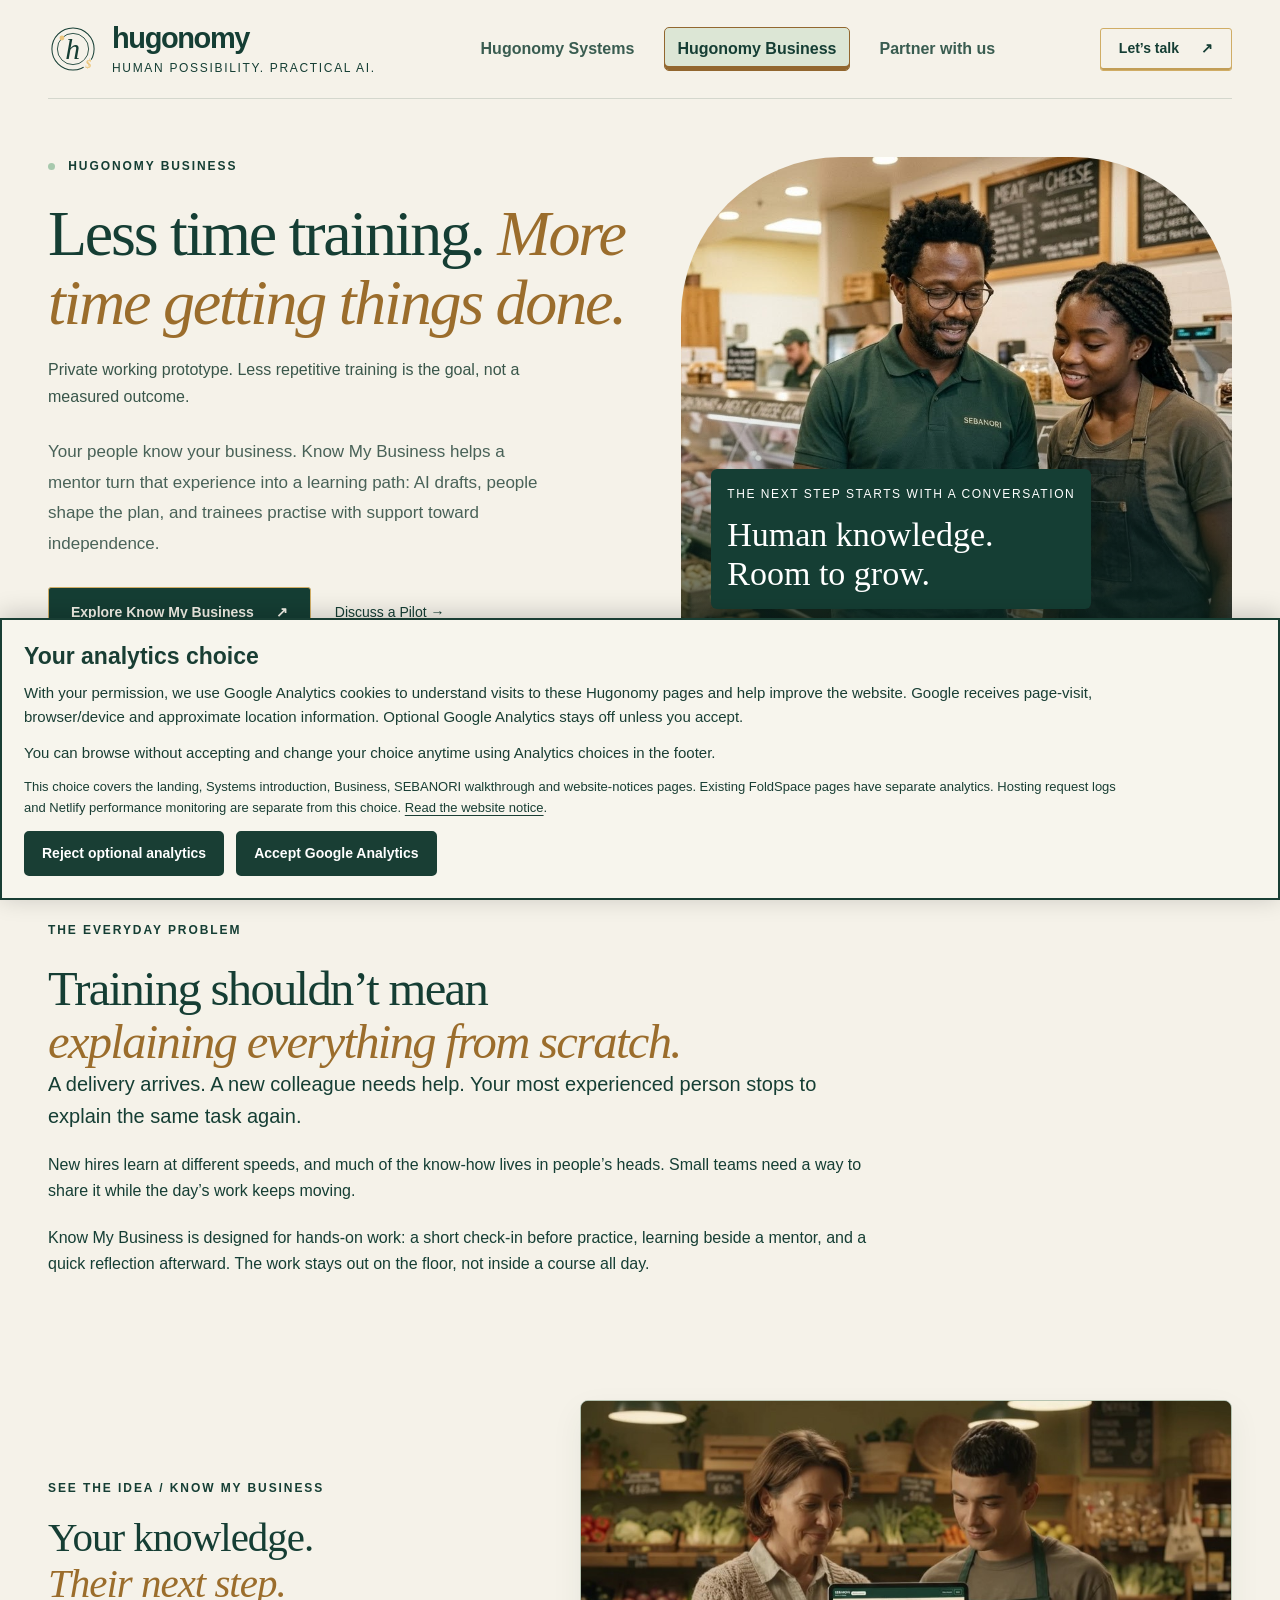
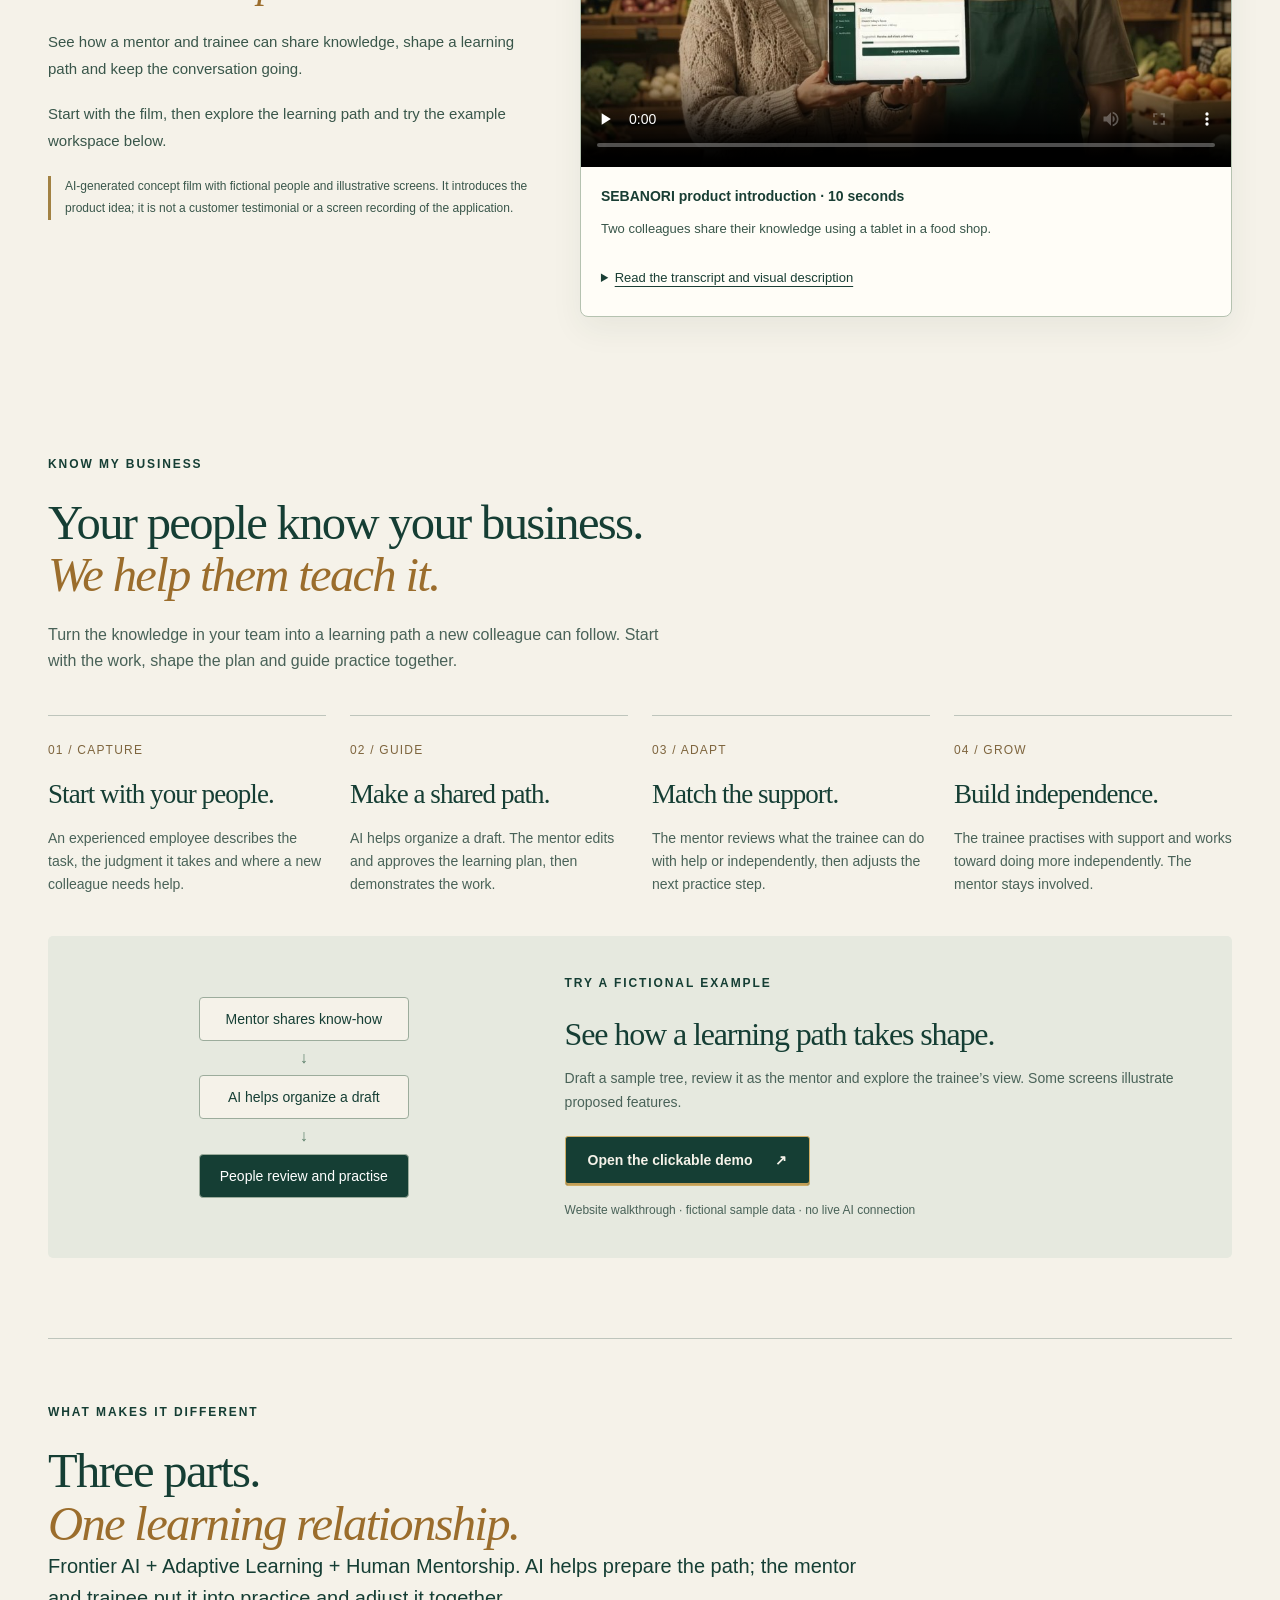
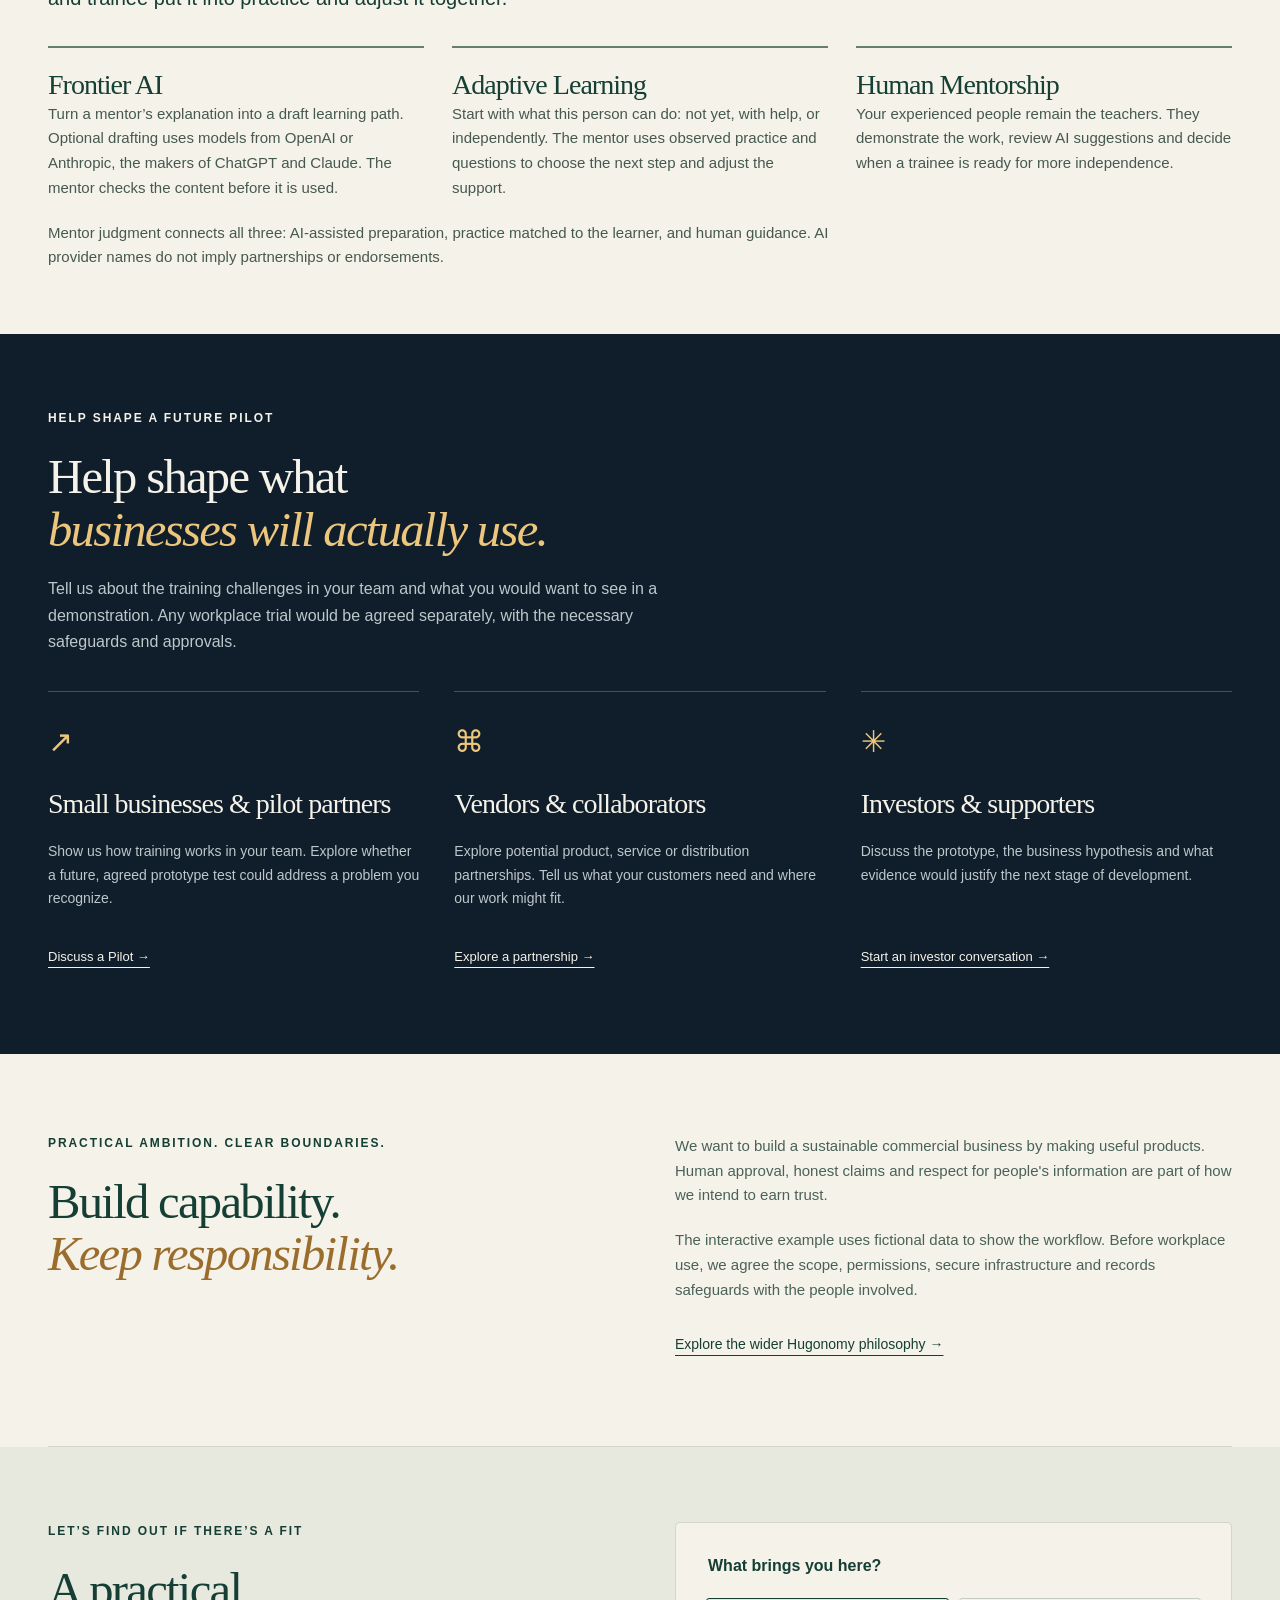
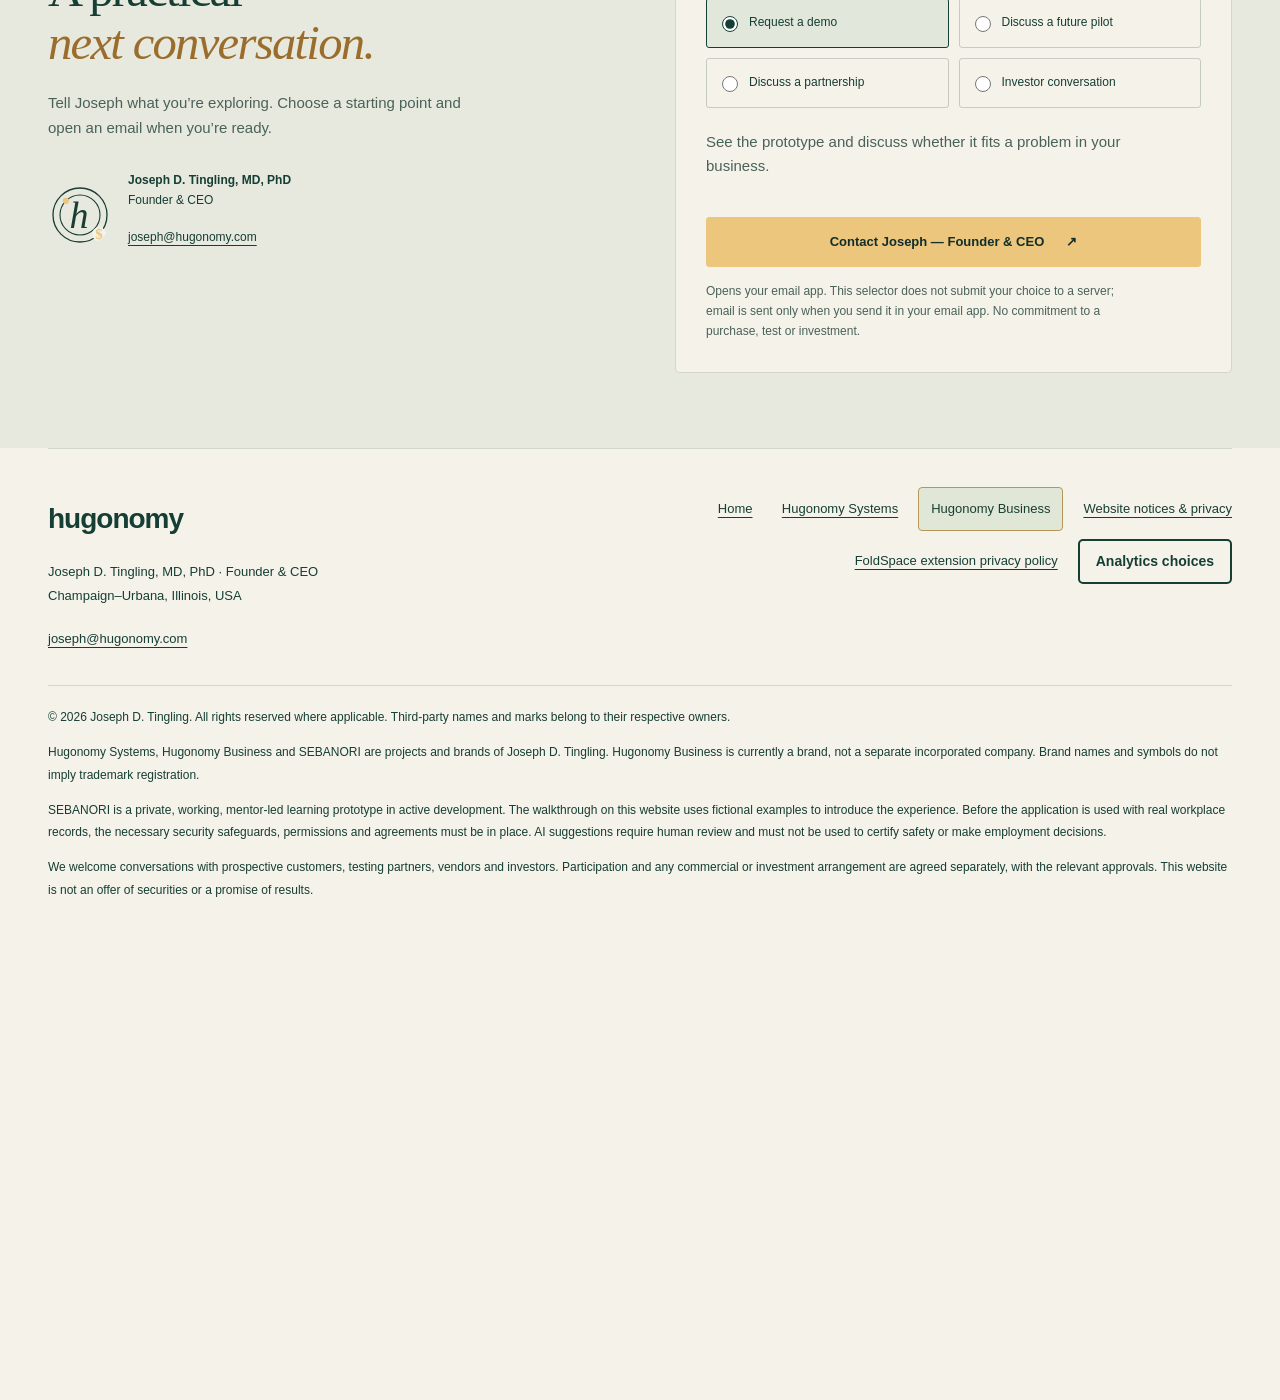
==== commit a9813150: "site: tighten product copy and reduce repeated caveats [skip netlify] Agent: Chamlexx (Codex) | 2026" ====
--- a/business/index.html
+++ b/business/index.html
@@ -1,19 +1,19 @@
 <!doctype html><html lang="en"><head><meta charset="utf-8"><meta name="viewport" content="width=device-width, initial-scale=1"><meta name="theme-color" content="#101d2a"><title>Hugonomy Business | Know My Business: mentor-led learning prototype</title><link rel="icon" href="/assets/hugonomy-two-orbit.svg" type="image/svg+xml"><link rel="stylesheet" href="/design.css"><link rel="stylesheet" href="/split-hero.css"><script src="/design.js" defer></script><link rel="stylesheet" href="/accessibility.css"><link rel="stylesheet" href="/footer.css"><meta name="description" content="Know My Business is a private working prototype combining AI-assisted preparation, adaptive learning and human mentorship. Explore the learning approach and request a demonstration."><link rel="canonical" href="https://hugonomy.com/business/"><meta property="og:title" content="Hugonomy Business | Know My Business: mentor-led learning prototype"><meta property="og:description" content="Know My Business is a private working prototype combining AI-assisted preparation, adaptive learning and human mentorship. Explore the learning approach and request a demonstration."><meta property="og:url" content="https://hugonomy.com/business/"><meta property="og:type" content="website"><meta property="og:site_name" content="Hugonomy"><meta property="og:image" content="https://hugonomy.com/assets/people-01.jpg"><meta name="twitter:card" content="summary_large_image"><link rel="stylesheet" href="/landing-integration.css"><link rel="stylesheet" href="/website-analytics.css"><script src="/website-analytics.js" defer></script><link rel="stylesheet" href="/business-films.css"><link rel="stylesheet" href="/training-story.css"></head><body class="light"><a class="skip" href="#main">Skip to content</a><header class="nav wrap"><a href="/" class="brand" aria-label="Hugonomy home"><svg class="brand-h" aria-hidden="true" xmlns="http://www.w3.org/2000/svg" viewBox="0 0 64 64" fill="none"><circle cx="32" cy="32" r="27" stroke="currentColor" stroke-width="1.3"/><circle cx="32" cy="32" r="20" stroke="currentColor" stroke-width="1.1"/><text x="31" y="45" text-anchor="middle" font-family="Georgia, Times New Roman, serif" font-size="38" font-style="italic" fill="currentColor">h</text><circle cx="17.86" cy="17.86" r="3.1" fill="#ecc67c"/><circle cx="51.1" cy="51.1" r="7" fill="var(--mark-background,#101d2a)"/><text x="51.1" y="56.1" text-anchor="middle" font-family="Georgia, Times New Roman, serif" font-size="15" font-weight="600" fill="#ecc67c">$</text></svg><span>hugonomy<small>HUMAN POSSIBILITY. PRACTICAL AI.</small></span></a><nav aria-label="Main navigation"><a href="/foldspace" >Hugonomy Systems</a><a href="/business/" aria-current="page">Hugonomy Business</a><a href="/business/#opportunity">Partner with us</a></nav><a class="button nav-cta" href="/business/#contact">Let’s talk <span>↗</span></a></header>
-<main tabindex="-1" id="main"><section class="business-hero wrap"><div><p class="eyebrow"><span class="dot"></span> HUGONOMY BUSINESS</p><h1>Less time training. <em>More time getting things done.</em></h1><p class="hero-goal">Private working prototype. Less repetitive training is the goal, not a proven result. No completed pilot validation.</p><p class="lede">Your experienced employees know how your business works. Know My Business is being built to help them pass that knowledge on through frontier AI, adaptive learning and human mentorship.</p><div class="actions"><a class="button green" href="sebanori/">Explore Know My Business <span>↗</span></a><a class="quiet" href="#contact" data-route="testing">Become a Pilot Partner →</a></div></div><div class="business-photo"><img src="/assets/people-02.jpg" alt="AI-generated illustration: Concept illustration of a mentor and colleague reviewing a tablet in a food shop." width="1376" height="768"><div class="photo-caption"><span>THE NEXT STEP STARTS WITH A CONVERSATION</span><strong>Human knowledge.<br>Room to grow.</strong></div></div></section><p class="wrap image-disclosure">The shop scene is an AI-generated concept illustration, not a photograph of real people, customers or a workplace.</p>
+<main tabindex="-1" id="main"><section class="business-hero wrap"><div><p class="eyebrow"><span class="dot"></span> HUGONOMY BUSINESS</p><h1>Less time training. <em>More time getting things done.</em></h1><p class="hero-goal">Private working prototype. Less repetitive training is the goal, not a measured outcome.</p><p class="lede">Your people know your business. Know My Business helps a mentor turn that experience into a learning path: AI drafts, people shape the plan, and trainees practise with support toward independence.</p><div class="actions"><a class="button green" href="sebanori/">Explore Know My Business <span>↗</span></a><a class="quiet" href="#contact" data-route="testing">Discuss a Pilot →</a></div></div><div class="business-photo"><img src="/assets/people-02.jpg" alt="AI-generated illustration: Concept illustration of a mentor and colleague reviewing a tablet in a food shop." width="1376" height="768"><div class="photo-caption"><span>THE NEXT STEP STARTS WITH A CONVERSATION</span><strong>Human knowledge.<br>Room to grow.</strong></div></div></section><p class="wrap image-disclosure">The shop scene is an AI-generated concept illustration, not a photograph of real people, customers or a workplace.</p>
 <section class="business-strip"><div class="wrap"><span>PROTOTYPE STAGE</span><p>Seeking small businesses to help shape a future, agreed pilot.</p><a href="#contact">Talk to the founder ↗</a></div></section>
 <section class="training-section wrap" aria-labelledby="training-problem"><p class="eyebrow">THE EVERYDAY PROBLEM</p><h2 id="training-problem">Training shouldn’t mean<br><em>explaining everything from scratch.</em></h2><p class="training-lead">A delivery arrives. A new colleague needs help. Your most experienced person stops to explain the same task again.</p><p>New hires learn at different speeds, and much of the know-how lives in people’s heads. Small teams need a way to share it while the day’s work keeps moving.</p><p>Know My Business is designed for hands-on work: a short check-in before practice, learning beside a mentor, and a quick reflection afterward. The work stays out on the floor, not inside a course all day.</p></section>
-<section class="business-film-section wrap" aria-labelledby="business-film-title"><div class="business-film-copy"><p class="eyebrow">SEE THE IDEA / SEBANORI</p><h2 id="business-film-title">Your knowledge.<br><em>Their next step.</em></h2><p>A short introduction to the mentor–trainee relationship behind SEBANORI, our private working learning prototype.</p><p>Start with the film, then explore the learning path and try the example workspace below.</p><p class="business-film-disclosure">AI-generated concept film with fictional people and illustrative screens. It introduces the product idea; it is not a customer testimonial or a screen recording of the application.</p></div><figure class="business-film-player"><video controls playsinline preload="none" poster="/assets/video/sebanori/business-introduction.jpg" aria-label="SEBANORI product introduction" aria-describedby="business-introduction-caption"><source src="/assets/video/sebanori/business-introduction.mp4" type="video/mp4"><track kind="captions" src="/assets/video/sebanori/business-introduction.en.vtt" srclang="en" label="English" default>Your browser does not support this video. <a href="/assets/video/sebanori/business-introduction.mp4">Open the film</a>.</video><figcaption id="business-introduction-caption"><strong>SEBANORI product introduction · 10 seconds</strong><p>Two colleagues share their knowledge using a tablet in a food shop.</p></figcaption><details class="business-film-transcript"><summary>Read the transcript and visual description</summary><p><strong>Narration:</strong> “Know My Business. Your knowledge. Their next step.”</p><p><strong>Visual description:</strong> An experienced colleague and a new colleague stand together in a shop, holding a tablet displaying an illustrative learning workspace.</p></details></figure></section>
-<section class="product-section wrap"><div class="section-title"><p class="eyebrow">KNOW MY BUSINESS / SEBANORI</p><h2>Your people know your business.<br><em>We help them teach it.</em></h2><p>A private learning prototype for small teams, starting with food retail. This is the learning loop we’re building and preparing to test.</p></div>
+<section class="business-film-section wrap" aria-labelledby="business-film-title"><div class="business-film-copy"><p class="eyebrow">SEE THE IDEA / KNOW MY BUSINESS</p><h2 id="business-film-title">Your knowledge.<br><em>Their next step.</em></h2><p>See how a mentor and trainee can share knowledge, shape a learning path and keep the conversation going.</p><p>Start with the film, then explore the learning path and try the example workspace below.</p><p class="business-film-disclosure">AI-generated concept film with fictional people and illustrative screens. It introduces the product idea; it is not a customer testimonial or a screen recording of the application.</p></div><figure class="business-film-player"><video controls playsinline preload="none" poster="/assets/video/sebanori/business-introduction.jpg" aria-label="SEBANORI product introduction" aria-describedby="business-introduction-caption"><source src="/assets/video/sebanori/business-introduction.mp4" type="video/mp4"><track kind="captions" src="/assets/video/sebanori/business-introduction.en.vtt" srclang="en" label="English" default>Your browser does not support this video. <a href="/assets/video/sebanori/business-introduction.mp4">Open the film</a>.</video><figcaption id="business-introduction-caption"><strong>SEBANORI product introduction · 10 seconds</strong><p>Two colleagues share their knowledge using a tablet in a food shop.</p></figcaption><details class="business-film-transcript"><summary>Read the transcript and visual description</summary><p><strong>Narration:</strong> “Know My Business. Your knowledge. Their next step.”</p><p><strong>Visual description:</strong> An experienced colleague and a new colleague stand together in a shop, holding a tablet displaying an illustrative learning workspace.</p></details></figure></section>
+<section class="product-section wrap"><div class="section-title"><p class="eyebrow">KNOW MY BUSINESS</p><h2>Your people know your business.<br><em>We help them teach it.</em></h2><p>Turn the knowledge in your team into a learning path a new colleague can follow. Start with the work, shape the plan and guide practice together.</p></div>
 <div class="process training-workflow"><article><span>01 / CAPTURE</span><h3>Start with your people.</h3><p>An experienced employee describes the task, the judgment it takes and where a new colleague needs help.</p></article><article><span>02 / GUIDE</span><h3>Make a shared path.</h3><p>AI helps organize a draft. The mentor edits and approves the learning plan, then demonstrates the work.</p></article><article><span>03 / ADAPT</span><h3>Match the support.</h3><p>The mentor reviews what the trainee can do with help or independently, then adjusts the next practice step.</p></article><article><span>04 / GROW</span><h3>Build independence.</h3><p>The trainee practises with support and works toward doing more independently. The mentor stays involved.</p></article></div>
 <div class="demo-invite"><div class="tiny-tree" aria-hidden="true"><i>Mentor shares know-how</i><span>↓</span><i>AI helps organize a draft</i><span>↓</span><i>People review and practise</i></div><div><p class="eyebrow">TRY A FICTIONAL EXAMPLE</p><h3>See how a learning path takes shape.</h3><p>Draft a sample tree, review it as the mentor and explore the trainee’s view. Some screens illustrate proposed features.</p><a class="button green" href="sebanori/#example">Open the clickable demo <span>↗</span></a><p class="fine">Website walkthrough · fictional sample data · no live AI connection</p></div></div></section>
 <section class="training-section wrap" aria-labelledby="pillars-title">
 <p class="eyebrow">WHAT MAKES IT DIFFERENT</p><h2 id="pillars-title">Three parts.<br><em>One learning relationship.</em></h2>
 <p class="training-lead">Frontier AI + Adaptive Learning + Human Mentorship. AI helps prepare the path; the mentor and trainee put it into practice and adjust it together.</p>
 <div class="training-pillars"><article><h3>Frontier AI</h3><p>Turn a mentor’s explanation into a draft learning path. Optional drafting uses models from OpenAI or Anthropic, the makers of ChatGPT and Claude. The mentor checks the content before it is used.</p></article><article><h3>Adaptive Learning</h3><p>Start with what this person can do: not yet, with help, or independently. The mentor uses observed practice and questions to choose the next step and adjust the support.</p></article><article><h3>Human Mentorship</h3><p>Your experienced people remain the teachers. They demonstrate the work, review AI suggestions and decide when a trainee is ready for more independence.</p></article></div>
-<p class="training-note">This is the product’s design approach, not a validated training method. AI provider names identify optional technology, not partnerships or endorsements.</p>
+<p class="training-note">Mentor judgment connects all three: AI-assisted preparation, practice matched to the learner, and human guidance. AI provider names do not imply partnerships or endorsements.</p>
 </section>
-<section class="opportunity" id="opportunity"><div class="wrap"><div class="section-title"><p class="eyebrow">HELP SHAPE A FUTURE PILOT</p><h2>Help shape what<br><em>businesses will actually use.</em></h2><p>Could this help your team? We’re seeking early pilot partners to help evaluate usefulness in real workplaces, once safeguards and approvals are agreed. No workplace pilot is underway or validated.</p></div><div class="opportunity-grid"><article><span class="op-icon" aria-hidden="true">↗</span><h3>Small businesses &amp; pilot partners</h3><p>Show us how training works in your team. Explore whether a future, agreed prototype test could address a problem you recognize.</p><a href="#contact" data-route="testing">Become a Pilot Partner →</a></article><article><span class="op-icon" aria-hidden="true">⌘</span><h3>Vendors &amp; collaborators</h3><p>Explore potential product, service or distribution partnerships. Tell us what your customers need and where our work might fit.</p><a href="#contact" data-route="partner">Explore a partnership →</a></article><article><span class="op-icon" aria-hidden="true">✳</span><h3>Investors &amp; supporters</h3><p>Discuss the prototype, the business hypothesis and what evidence would justify the next stage of development.</p><a href="#contact" data-route="investor">Start an investor conversation →</a></article></div></div></section>
-<section class="boundaries wrap"><div><p class="eyebrow">PRACTICAL AMBITION. CLEAR BOUNDARIES.</p><h2>Build capability.<br><em>Keep responsibility.</em></h2></div><div><p>We want to build a sustainable commercial business by making useful products. Human approval, honest claims and respect for people's information are part of how we intend to earn trust.</p><p>The current SEBANORI demo uses invented data and simulated roles. Real workplace testing depends on agreed safeguards, secure infrastructure and authorization. No confirmed pilot, launch date or proven return is being announced.</p><a class="quiet" href="/foldspace">Explore the wider Hugonomy philosophy →</a></div></section>
+<section class="opportunity" id="opportunity"><div class="wrap"><div class="section-title"><p class="eyebrow">HELP SHAPE A FUTURE PILOT</p><h2>Help shape what<br><em>businesses will actually use.</em></h2><p>Tell us about the training challenges in your team and what you would want to see in a demonstration. Any workplace trial would be agreed separately, with the necessary safeguards and approvals.</p></div><div class="opportunity-grid"><article><span class="op-icon" aria-hidden="true">↗</span><h3>Small businesses &amp; pilot partners</h3><p>Show us how training works in your team. Explore whether a future, agreed prototype test could address a problem you recognize.</p><a href="#contact" data-route="testing">Discuss a Pilot →</a></article><article><span class="op-icon" aria-hidden="true">⌘</span><h3>Vendors &amp; collaborators</h3><p>Explore potential product, service or distribution partnerships. Tell us what your customers need and where our work might fit.</p><a href="#contact" data-route="partner">Explore a partnership →</a></article><article><span class="op-icon" aria-hidden="true">✳</span><h3>Investors &amp; supporters</h3><p>Discuss the prototype, the business hypothesis and what evidence would justify the next stage of development.</p><a href="#contact" data-route="investor">Start an investor conversation →</a></article></div></div></section>
+<section class="boundaries wrap"><div><p class="eyebrow">PRACTICAL AMBITION. CLEAR BOUNDARIES.</p><h2>Build capability.<br><em>Keep responsibility.</em></h2></div><div><p>We want to build a sustainable commercial business by making useful products. Human approval, honest claims and respect for people's information are part of how we intend to earn trust.</p><p>The interactive example uses fictional data to show the workflow. Before workplace use, we agree the scope, permissions, secure infrastructure and records safeguards with the people involved.</p><a class="quiet" href="/foldspace">Explore the wider Hugonomy philosophy →</a></div></section>
 <section class="contact-section" id="contact"><div class="wrap contact-grid"><div><p class="eyebrow">LET’S FIND OUT IF THERE’S A FIT</p><h2>A practical<br><em>next conversation.</em></h2><p>Tell Joseph what you’re exploring. Choose a starting point and open an email when you’re ready.</p><div class="founder"><img src="/assets/hugonomy-two-orbit.svg" alt="Hugonomy symbol" width="64" height="64" loading="lazy"><div><strong>Joseph D. Tingling, MD, PhD</strong><span>Founder &amp; CEO</span><a href="mailto:joseph@hugonomy.com">joseph@hugonomy.com</a></div></div></div><div class="contact-panel"><fieldset><legend>What brings you here?</legend><div class="contact-options"><label><input type="radio" name="interest" value="demo" checked> Request a demo</label><label><input type="radio" name="interest" value="testing"> Discuss a future pilot</label><label><input type="radio" name="interest" value="partner"> Discuss a partnership</label><label><input type="radio" name="interest" value="investor"> Investor conversation</label></div></fieldset><p id="contact-explanation" aria-live="polite">See the prototype and discuss whether it fits a problem in your business.</p><a id="contact-email" class="button gold" href="mailto:joseph@hugonomy.com?subject=Hugonomy%20Business%20%E2%80%94%20demo%20request">Contact Joseph — Founder &amp; CEO <span>↗</span></a><p class="fine">Opens your email app. This selector does not submit your choice to a server; email is sent only when you send it in your email app. No commitment to a purchase, test or investment.</p></div></div></section></main><footer class="wrap unified-footer" aria-label="Hugonomy footer">
  <div class="uf-top"><div><a class="uf-brand" href="/">hugonomy</a><p>Joseph D. Tingling, MD, PhD · Founder &amp; CEO<br>Champaign–Urbana, Illinois, USA</p><a href="mailto:joseph@hugonomy.com">joseph@hugonomy.com</a></div><nav aria-label="Footer navigation"><a href="/">Home</a><a href="/foldspace">Hugonomy Systems</a><a class="uf-business" href="/business/">Hugonomy Business</a><a href="/website-notices.html">Website notices &amp; privacy</a>
 <a href="https://hugonomy.com/privacy">FoldSpace extension privacy policy</a><button type="button" class="analytics-settings" data-analytics-settings hidden>Analytics choices</button></nav></div>
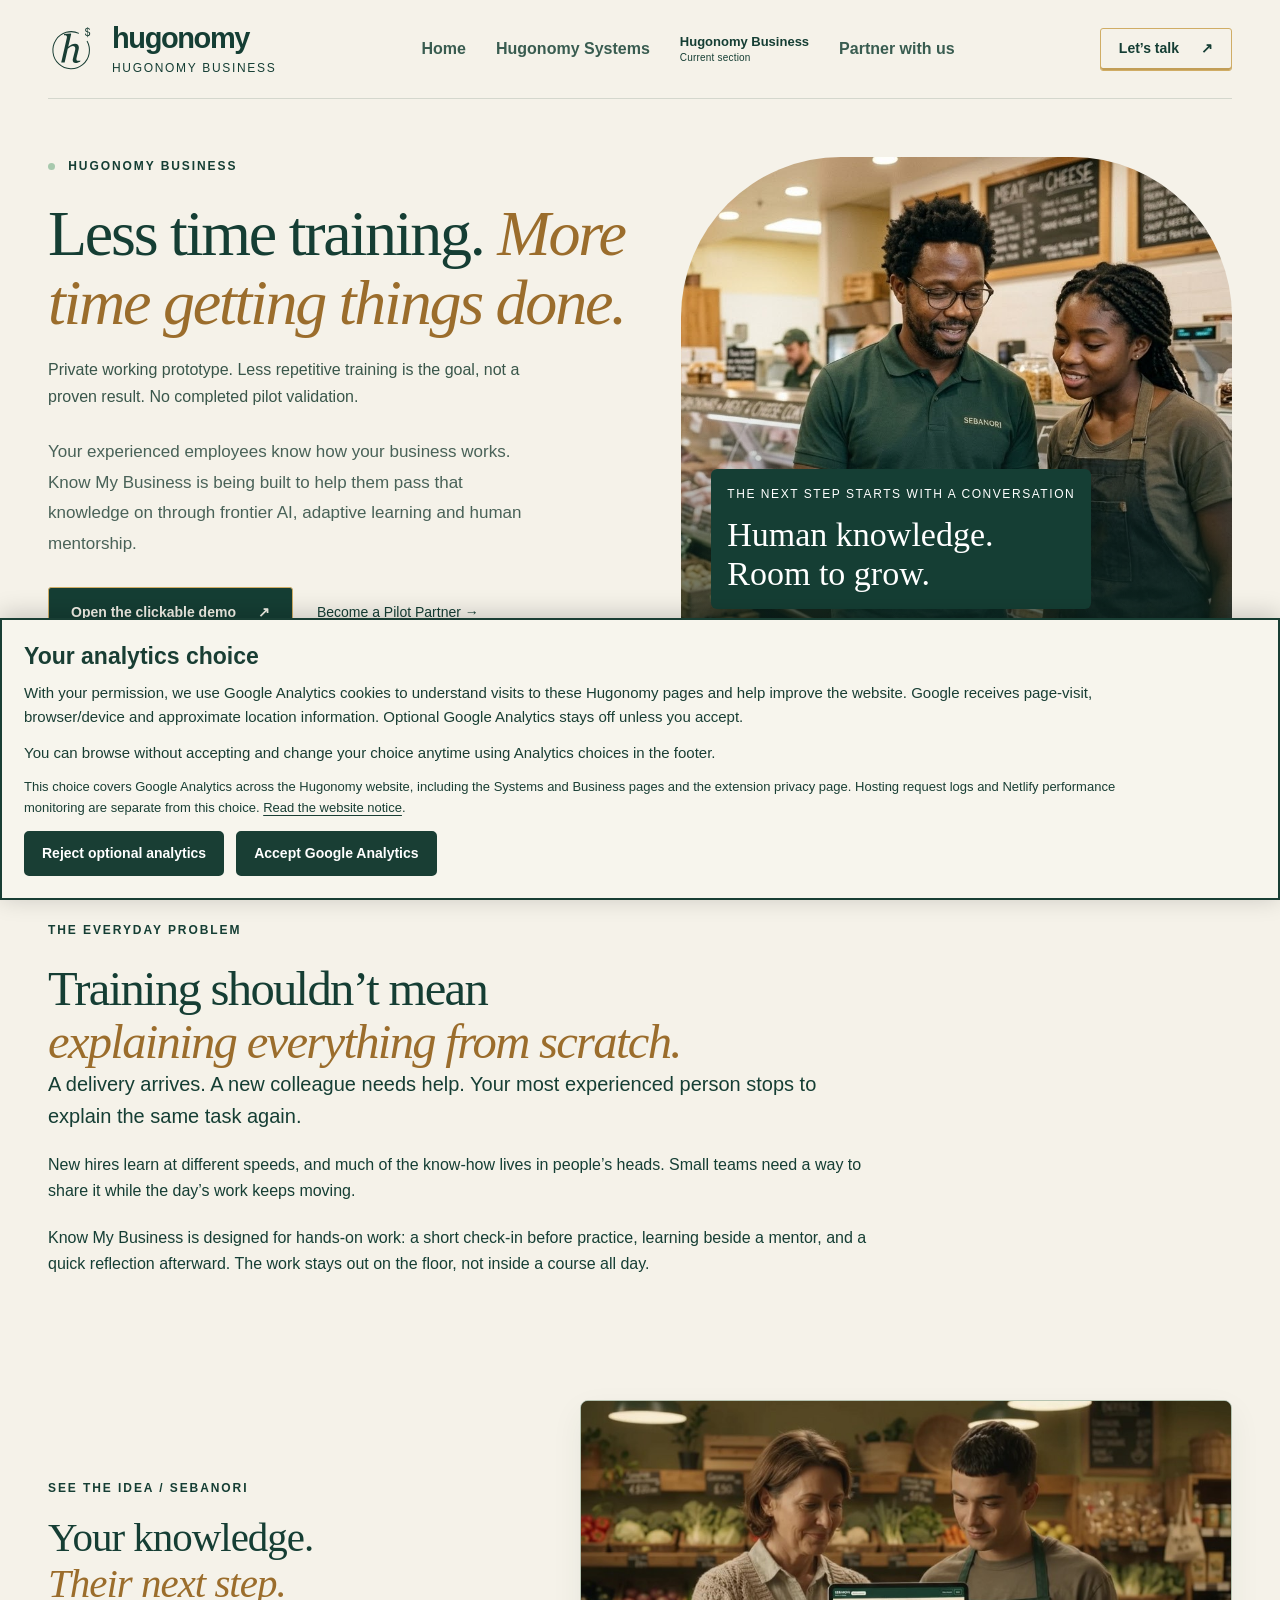
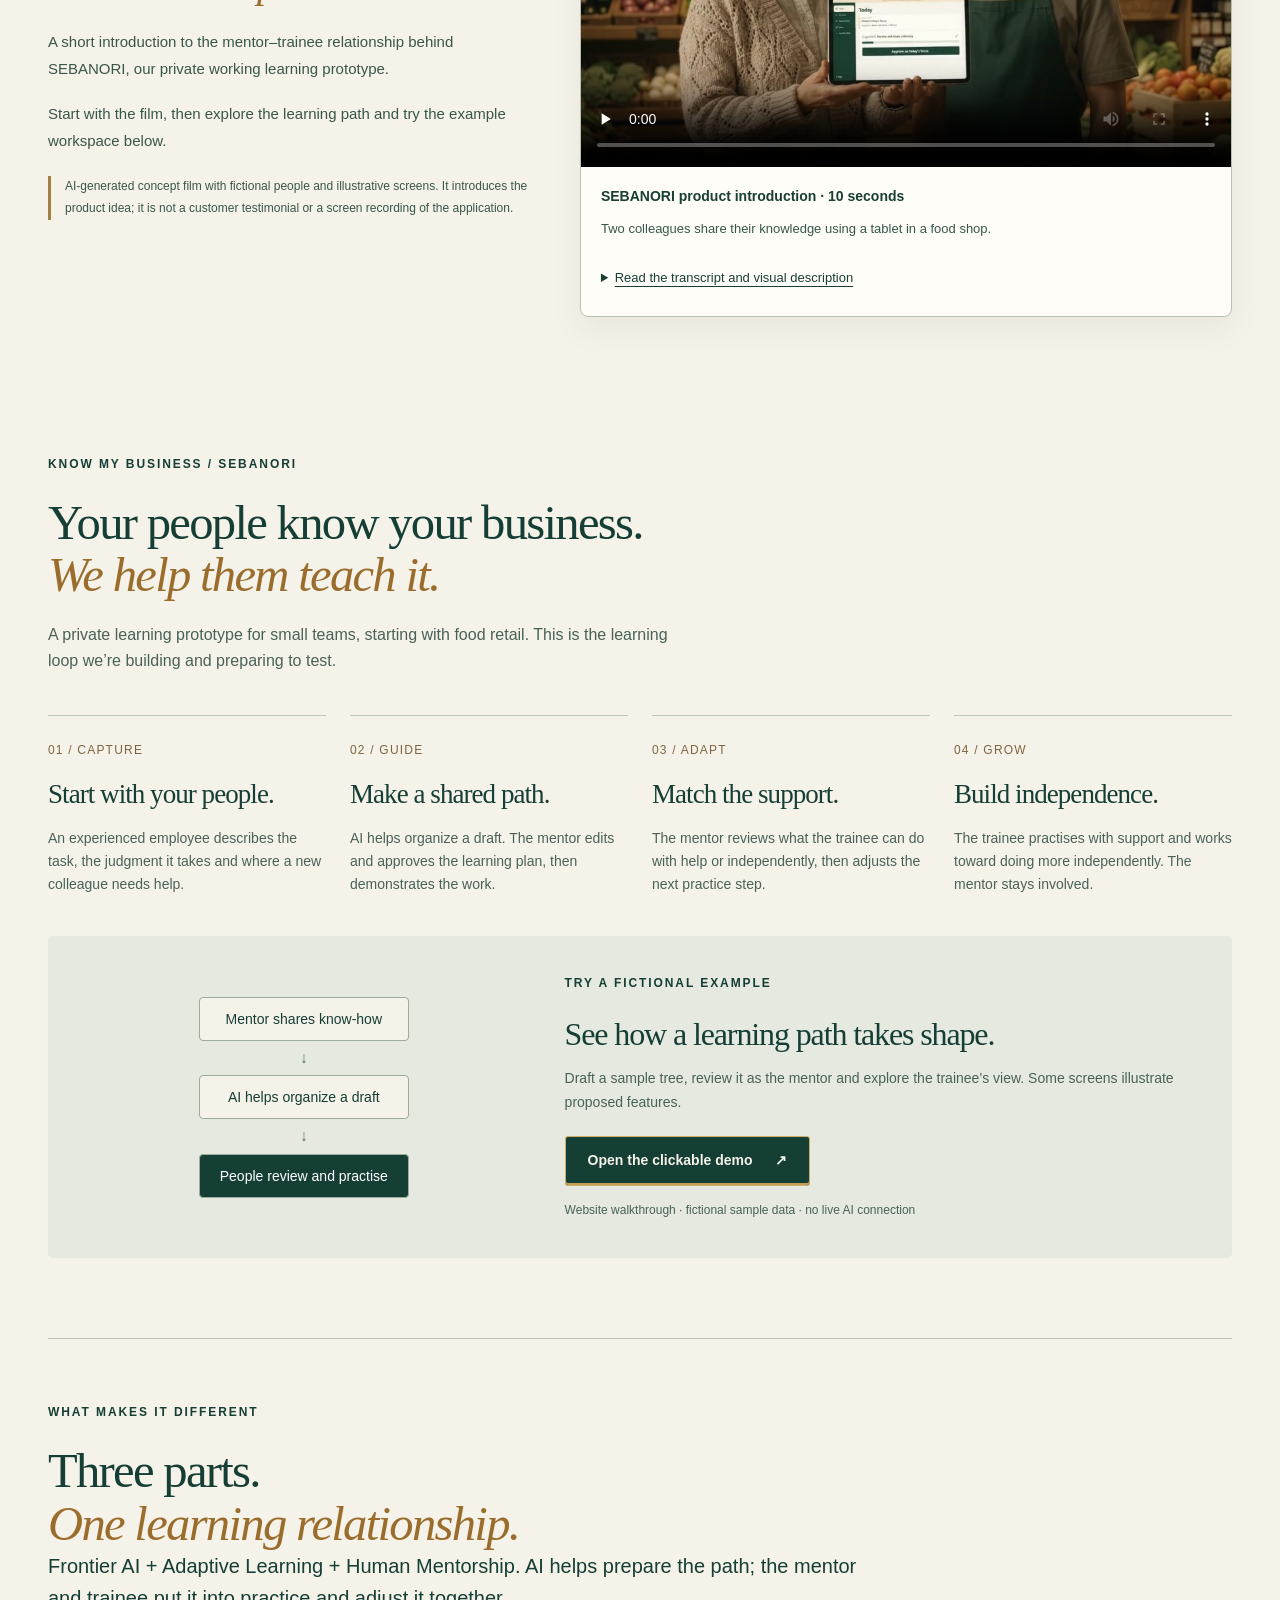
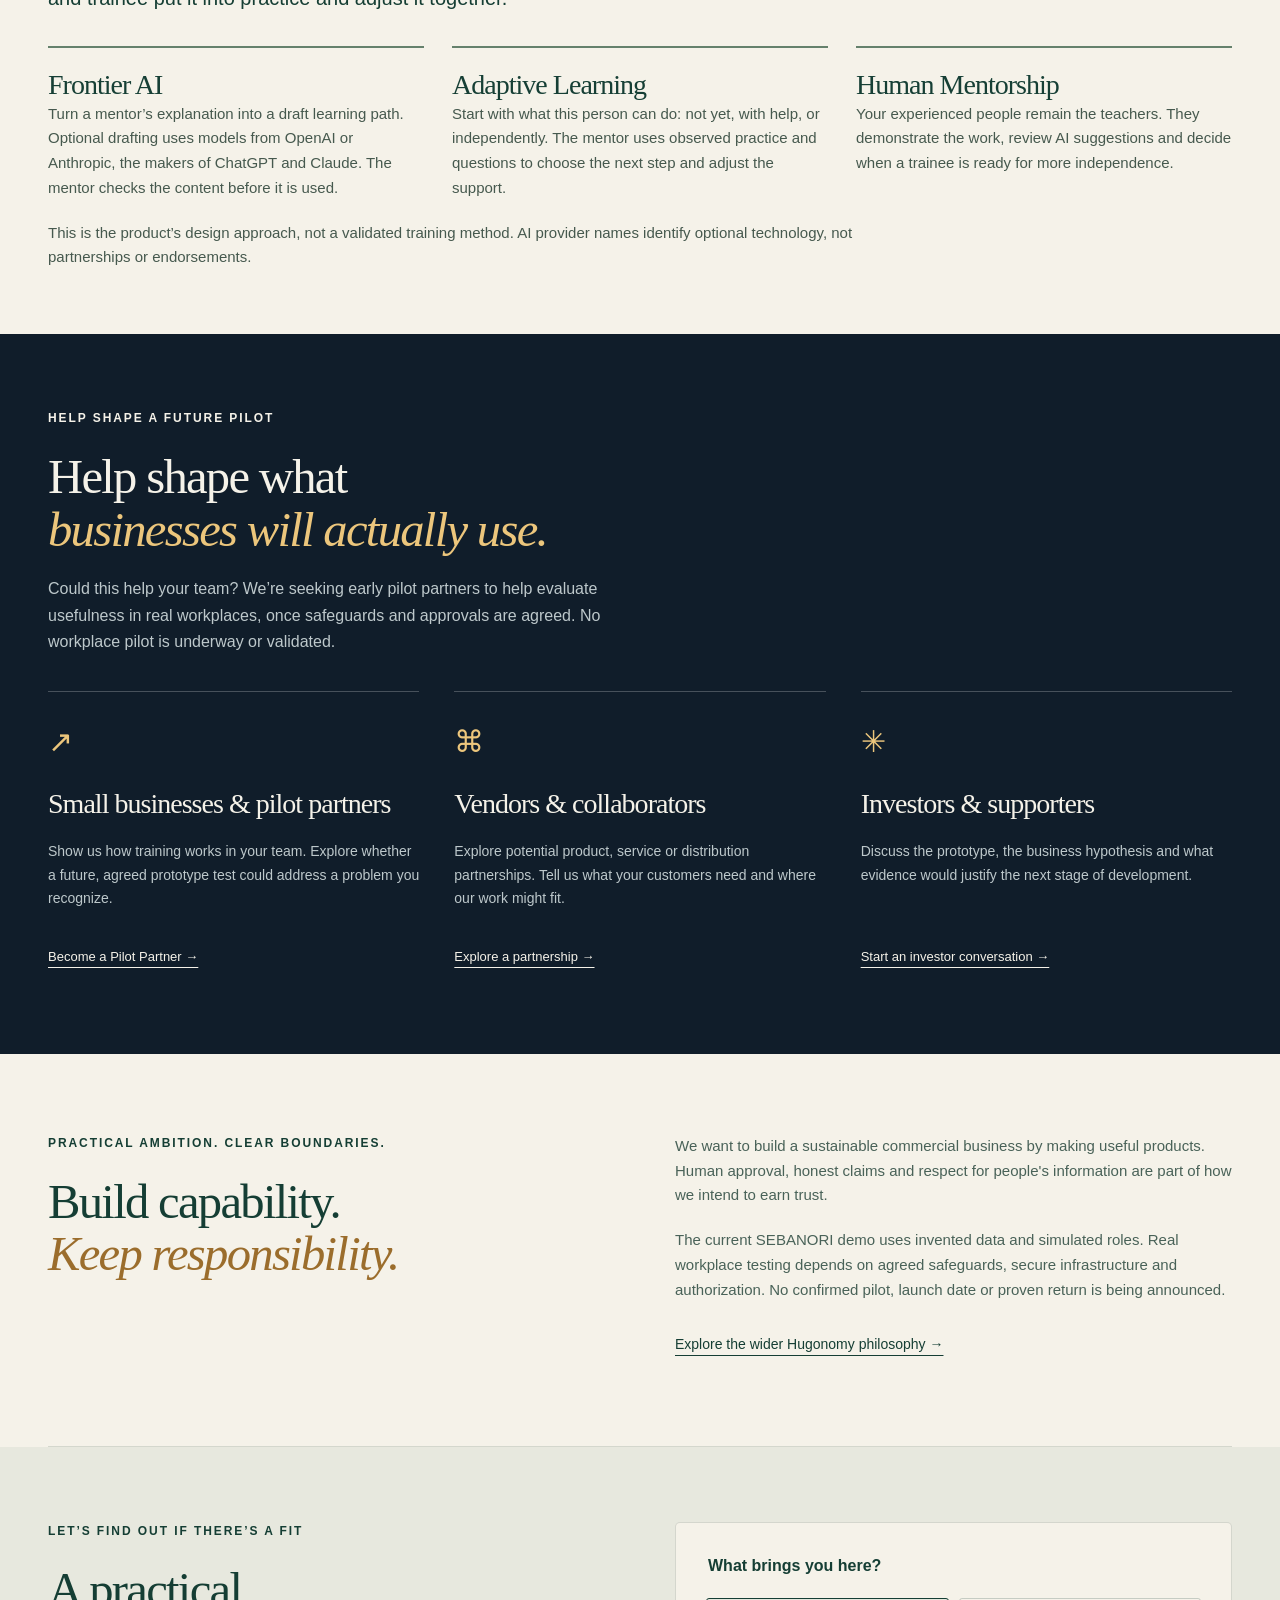
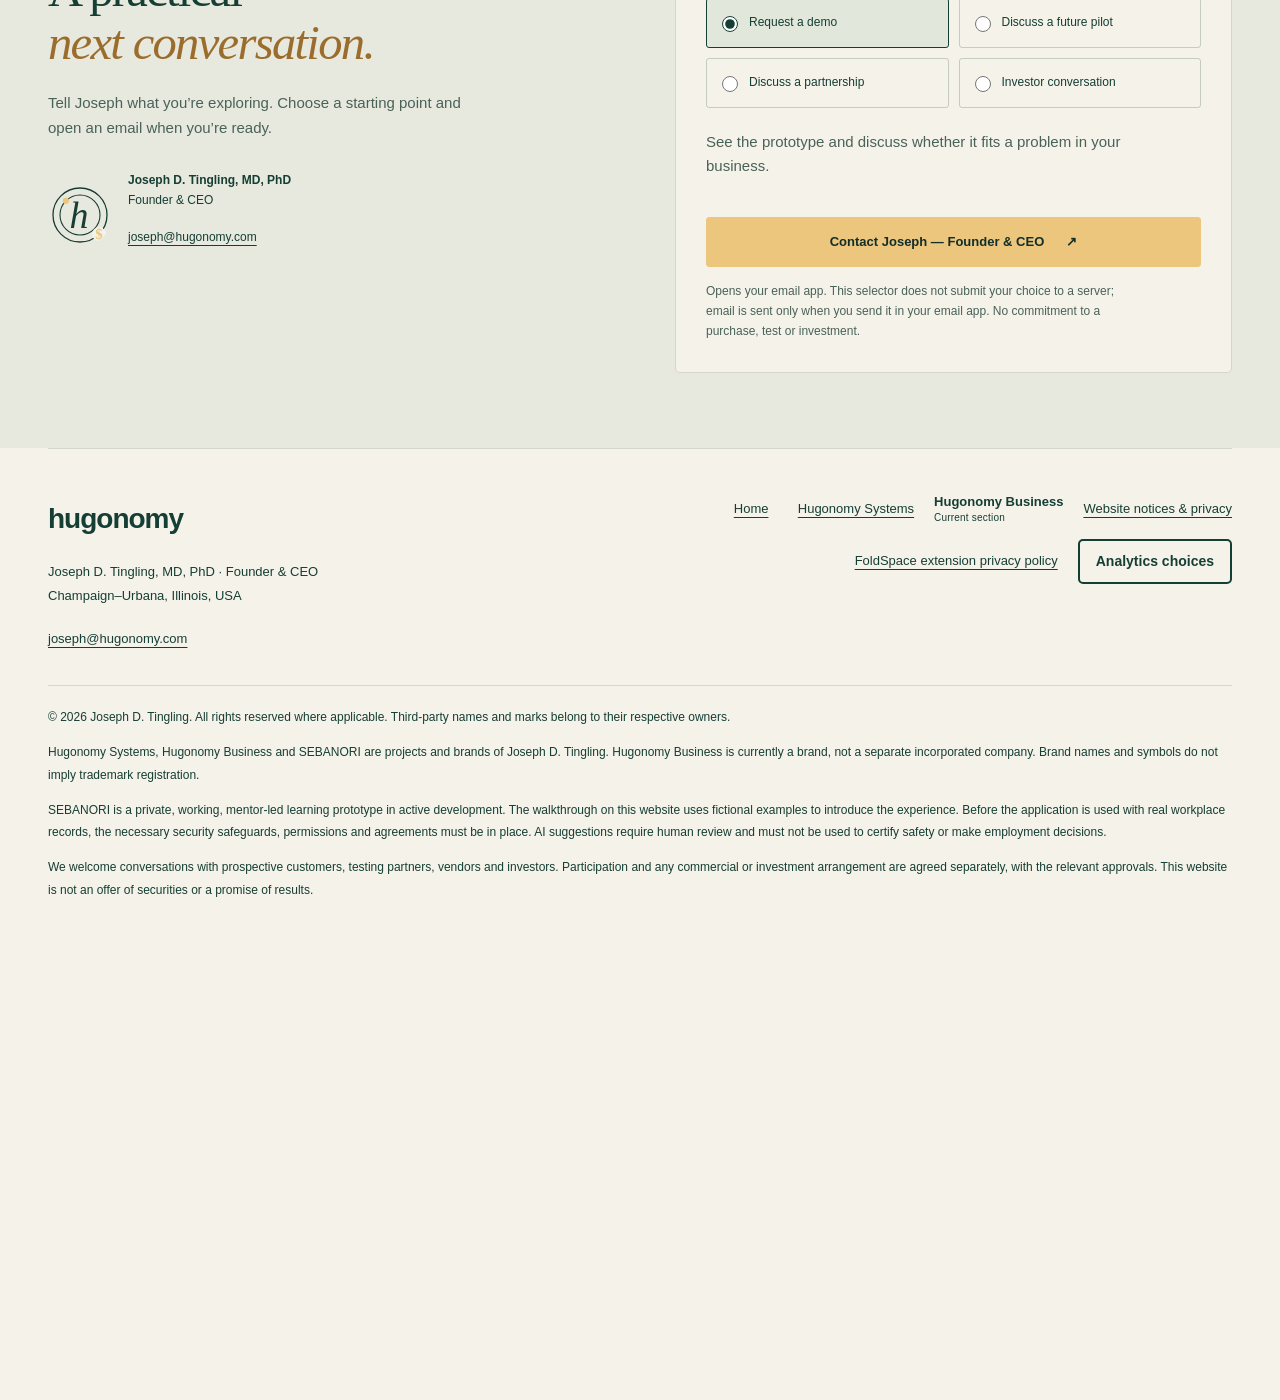
==== commit b98f87b6: "site: prepare verified website release and current-section navigation [skip netlify]" ====
--- a/business/index.html
+++ b/business/index.html
@@ -1,21 +1,21 @@
-<!doctype html><html lang="en"><head><meta charset="utf-8"><meta name="viewport" content="width=device-width, initial-scale=1"><meta name="theme-color" content="#101d2a"><title>Hugonomy Business | Know My Business: mentor-led learning prototype</title><link rel="icon" href="/assets/hugonomy-two-orbit.svg" type="image/svg+xml"><link rel="stylesheet" href="/design.css"><link rel="stylesheet" href="/split-hero.css"><script src="/design.js" defer></script><link rel="stylesheet" href="/accessibility.css"><link rel="stylesheet" href="/footer.css"><meta name="description" content="Know My Business is a private working prototype combining AI-assisted preparation, adaptive learning and human mentorship. Explore the learning approach and request a demonstration."><link rel="canonical" href="https://hugonomy.com/business/"><meta property="og:title" content="Hugonomy Business | Know My Business: mentor-led learning prototype"><meta property="og:description" content="Know My Business is a private working prototype combining AI-assisted preparation, adaptive learning and human mentorship. Explore the learning approach and request a demonstration."><meta property="og:url" content="https://hugonomy.com/business/"><meta property="og:type" content="website"><meta property="og:site_name" content="Hugonomy"><meta property="og:image" content="https://hugonomy.com/assets/people-01.jpg"><meta name="twitter:card" content="summary_large_image"><link rel="stylesheet" href="/landing-integration.css"><link rel="stylesheet" href="/website-analytics.css"><script src="/website-analytics.js" defer></script><link rel="stylesheet" href="/business-films.css"><link rel="stylesheet" href="/training-story.css"></head><body class="light"><a class="skip" href="#main">Skip to content</a><header class="nav wrap"><a href="/" class="brand" aria-label="Hugonomy home"><svg class="brand-h" aria-hidden="true" xmlns="http://www.w3.org/2000/svg" viewBox="0 0 64 64" fill="none"><circle cx="32" cy="32" r="27" stroke="currentColor" stroke-width="1.3"/><circle cx="32" cy="32" r="20" stroke="currentColor" stroke-width="1.1"/><text x="31" y="45" text-anchor="middle" font-family="Georgia, Times New Roman, serif" font-size="38" font-style="italic" fill="currentColor">h</text><circle cx="17.86" cy="17.86" r="3.1" fill="#ecc67c"/><circle cx="51.1" cy="51.1" r="7" fill="var(--mark-background,#101d2a)"/><text x="51.1" y="56.1" text-anchor="middle" font-family="Georgia, Times New Roman, serif" font-size="15" font-weight="600" fill="#ecc67c">$</text></svg><span>hugonomy<small>HUMAN POSSIBILITY. PRACTICAL AI.</small></span></a><nav aria-label="Main navigation"><a href="/foldspace" >Hugonomy Systems</a><a href="/business/" aria-current="page">Hugonomy Business</a><a href="/business/#opportunity">Partner with us</a></nav><a class="button nav-cta" href="/business/#contact">Let’s talk <span>↗</span></a></header>
-<main tabindex="-1" id="main"><section class="business-hero wrap"><div><p class="eyebrow"><span class="dot"></span> HUGONOMY BUSINESS</p><h1>Less time training. <em>More time getting things done.</em></h1><p class="hero-goal">Private working prototype. Less repetitive training is the goal, not a measured outcome.</p><p class="lede">Your people know your business. Know My Business helps a mentor turn that experience into a learning path: AI drafts, people shape the plan, and trainees practise with support toward independence.</p><div class="actions"><a class="button green" href="sebanori/">Explore Know My Business <span>↗</span></a><a class="quiet" href="#contact" data-route="testing">Discuss a Pilot →</a></div></div><div class="business-photo"><img src="/assets/people-02.jpg" alt="AI-generated illustration: Concept illustration of a mentor and colleague reviewing a tablet in a food shop." width="1376" height="768"><div class="photo-caption"><span>THE NEXT STEP STARTS WITH A CONVERSATION</span><strong>Human knowledge.<br>Room to grow.</strong></div></div></section><p class="wrap image-disclosure">The shop scene is an AI-generated concept illustration, not a photograph of real people, customers or a workplace.</p>
+<!doctype html><html lang="en"><head><meta charset="utf-8"><meta name="viewport" content="width=device-width, initial-scale=1"><meta name="theme-color" content="#101d2a"><title>Hugonomy Business | Know My Business: mentor-led learning prototype</title><link rel="icon" href="/assets/hugonomy-business-symbol-teal.svg" type="image/svg+xml"><link rel="stylesheet" href="/design.css"><link rel="stylesheet" href="/split-hero.css"><script src="/design.js" defer></script><link rel="stylesheet" href="/accessibility.css"><link rel="stylesheet" href="/footer.css"><meta name="description" content="Know My Business is a private working prototype combining AI-assisted preparation, adaptive learning and human mentorship. Explore the learning approach and request a demonstration."><link rel="canonical" href="https://hugonomy.com/business/"><meta property="og:title" content="Hugonomy Business | Know My Business: mentor-led learning prototype"><meta property="og:description" content="Know My Business is a private working prototype combining AI-assisted preparation, adaptive learning and human mentorship. Explore the learning approach and request a demonstration."><meta property="og:url" content="https://hugonomy.com/business/"><meta property="og:type" content="website"><meta property="og:site_name" content="Hugonomy"><meta property="og:image" content="https://hugonomy.com/assets/people-01.jpg"><meta name="twitter:card" content="summary_large_image"><link rel="stylesheet" href="/landing-integration.css"><link rel="stylesheet" href="/website-analytics.css"><script src="/website-analytics.js" defer></script><link rel="stylesheet" href="/business-films.css"><link rel="stylesheet" href="/training-story.css"></head><body class="light"><a class="skip" href="#main">Skip to content</a><header class="nav wrap"><a href="/business/" class="brand" aria-label="Hugonomy Business homepage"><img class="brand-h" src="/assets/hugonomy-business-symbol-teal.svg" alt="" width="50" height="50"><span>hugonomy<small>HUGONOMY BUSINESS</small></span></a><nav aria-label="Main navigation"><a href="/">Home</a><a href="/foldspace" >Hugonomy Systems</a><span class="current-section" aria-current="page">Hugonomy Business<small>Current section</small></span><a href="/business/#opportunity">Partner with us</a></nav><a class="button nav-cta" href="/business/#contact">Let’s talk <span>↗</span></a></header>
+<main tabindex="-1" id="main"><section class="business-hero wrap"><div><p class="eyebrow"><span class="dot"></span> HUGONOMY BUSINESS</p><h1>Less time training. <em>More time getting things done.</em></h1><p class="hero-goal">Private working prototype. Less repetitive training is the goal, not a proven result. No completed pilot validation.</p><p class="lede">Your experienced employees know how your business works. Know My Business is being built to help them pass that knowledge on through frontier AI, adaptive learning and human mentorship.</p><div class="actions"><a class="button green" href="sebanori/#example">Open the clickable demo <span>↗</span></a><a class="quiet" href="#contact" data-route="testing">Become a Pilot Partner →</a></div></div><div class="business-photo"><img src="/assets/people-02.jpg" alt="AI-generated illustration: Concept illustration of a mentor and colleague reviewing a tablet in a food shop." width="1376" height="768"><div class="photo-caption"><span>THE NEXT STEP STARTS WITH A CONVERSATION</span><strong>Human knowledge.<br>Room to grow.</strong></div></div></section><p class="wrap image-disclosure">The shop scene is an AI-generated concept illustration, not a photograph of real people, customers or a workplace.</p>
 <section class="business-strip"><div class="wrap"><span>PROTOTYPE STAGE</span><p>Seeking small businesses to help shape a future, agreed pilot.</p><a href="#contact">Talk to the founder ↗</a></div></section>
 <section class="training-section wrap" aria-labelledby="training-problem"><p class="eyebrow">THE EVERYDAY PROBLEM</p><h2 id="training-problem">Training shouldn’t mean<br><em>explaining everything from scratch.</em></h2><p class="training-lead">A delivery arrives. A new colleague needs help. Your most experienced person stops to explain the same task again.</p><p>New hires learn at different speeds, and much of the know-how lives in people’s heads. Small teams need a way to share it while the day’s work keeps moving.</p><p>Know My Business is designed for hands-on work: a short check-in before practice, learning beside a mentor, and a quick reflection afterward. The work stays out on the floor, not inside a course all day.</p></section>
-<section class="business-film-section wrap" aria-labelledby="business-film-title"><div class="business-film-copy"><p class="eyebrow">SEE THE IDEA / KNOW MY BUSINESS</p><h2 id="business-film-title">Your knowledge.<br><em>Their next step.</em></h2><p>See how a mentor and trainee can share knowledge, shape a learning path and keep the conversation going.</p><p>Start with the film, then explore the learning path and try the example workspace below.</p><p class="business-film-disclosure">AI-generated concept film with fictional people and illustrative screens. It introduces the product idea; it is not a customer testimonial or a screen recording of the application.</p></div><figure class="business-film-player"><video controls playsinline preload="none" poster="/assets/video/sebanori/business-introduction.jpg" aria-label="SEBANORI product introduction" aria-describedby="business-introduction-caption"><source src="/assets/video/sebanori/business-introduction.mp4" type="video/mp4"><track kind="captions" src="/assets/video/sebanori/business-introduction.en.vtt" srclang="en" label="English" default>Your browser does not support this video. <a href="/assets/video/sebanori/business-introduction.mp4">Open the film</a>.</video><figcaption id="business-introduction-caption"><strong>SEBANORI product introduction · 10 seconds</strong><p>Two colleagues share their knowledge using a tablet in a food shop.</p></figcaption><details class="business-film-transcript"><summary>Read the transcript and visual description</summary><p><strong>Narration:</strong> “Know My Business. Your knowledge. Their next step.”</p><p><strong>Visual description:</strong> An experienced colleague and a new colleague stand together in a shop, holding a tablet displaying an illustrative learning workspace.</p></details></figure></section>
-<section class="product-section wrap"><div class="section-title"><p class="eyebrow">KNOW MY BUSINESS</p><h2>Your people know your business.<br><em>We help them teach it.</em></h2><p>Turn the knowledge in your team into a learning path a new colleague can follow. Start with the work, shape the plan and guide practice together.</p></div>
+<section class="business-film-section wrap" aria-labelledby="business-film-title"><div class="business-film-copy"><p class="eyebrow">SEE THE IDEA / SEBANORI</p><h2 id="business-film-title">Your knowledge.<br><em>Their next step.</em></h2><p>A short introduction to the mentor–trainee relationship behind SEBANORI, our private working learning prototype.</p><p>Start with the film, then explore the learning path and try the example workspace below.</p><p class="business-film-disclosure">AI-generated concept film with fictional people and illustrative screens. It introduces the product idea; it is not a customer testimonial or a screen recording of the application.</p></div><figure class="business-film-player"><video controls playsinline preload="none" poster="/assets/video/sebanori/business-introduction.jpg" aria-label="SEBANORI product introduction" aria-describedby="business-introduction-caption"><source src="/assets/video/sebanori/business-introduction.mp4" type="video/mp4"><track kind="captions" src="/assets/video/sebanori/business-introduction.en.vtt" srclang="en" label="English" default>Your browser does not support this video. <a href="/assets/video/sebanori/business-introduction.mp4">Open the film</a>.</video><figcaption id="business-introduction-caption"><strong>SEBANORI product introduction · 10 seconds</strong><p>Two colleagues share their knowledge using a tablet in a food shop.</p></figcaption><details class="business-film-transcript"><summary>Read the transcript and visual description</summary><p><strong>Narration:</strong> “Know My Business. Your knowledge. Their next step.”</p><p><strong>Visual description:</strong> An experienced colleague and a new colleague stand together in a shop, holding a tablet displaying an illustrative learning workspace.</p></details></figure></section>
+<section class="product-section wrap"><div class="section-title"><p class="eyebrow">KNOW MY BUSINESS / SEBANORI</p><h2>Your people know your business.<br><em>We help them teach it.</em></h2><p>A private learning prototype for small teams, starting with food retail. This is the learning loop we’re building and preparing to test.</p></div>
 <div class="process training-workflow"><article><span>01 / CAPTURE</span><h3>Start with your people.</h3><p>An experienced employee describes the task, the judgment it takes and where a new colleague needs help.</p></article><article><span>02 / GUIDE</span><h3>Make a shared path.</h3><p>AI helps organize a draft. The mentor edits and approves the learning plan, then demonstrates the work.</p></article><article><span>03 / ADAPT</span><h3>Match the support.</h3><p>The mentor reviews what the trainee can do with help or independently, then adjusts the next practice step.</p></article><article><span>04 / GROW</span><h3>Build independence.</h3><p>The trainee practises with support and works toward doing more independently. The mentor stays involved.</p></article></div>
 <div class="demo-invite"><div class="tiny-tree" aria-hidden="true"><i>Mentor shares know-how</i><span>↓</span><i>AI helps organize a draft</i><span>↓</span><i>People review and practise</i></div><div><p class="eyebrow">TRY A FICTIONAL EXAMPLE</p><h3>See how a learning path takes shape.</h3><p>Draft a sample tree, review it as the mentor and explore the trainee’s view. Some screens illustrate proposed features.</p><a class="button green" href="sebanori/#example">Open the clickable demo <span>↗</span></a><p class="fine">Website walkthrough · fictional sample data · no live AI connection</p></div></div></section>
 <section class="training-section wrap" aria-labelledby="pillars-title">
 <p class="eyebrow">WHAT MAKES IT DIFFERENT</p><h2 id="pillars-title">Three parts.<br><em>One learning relationship.</em></h2>
 <p class="training-lead">Frontier AI + Adaptive Learning + Human Mentorship. AI helps prepare the path; the mentor and trainee put it into practice and adjust it together.</p>
 <div class="training-pillars"><article><h3>Frontier AI</h3><p>Turn a mentor’s explanation into a draft learning path. Optional drafting uses models from OpenAI or Anthropic, the makers of ChatGPT and Claude. The mentor checks the content before it is used.</p></article><article><h3>Adaptive Learning</h3><p>Start with what this person can do: not yet, with help, or independently. The mentor uses observed practice and questions to choose the next step and adjust the support.</p></article><article><h3>Human Mentorship</h3><p>Your experienced people remain the teachers. They demonstrate the work, review AI suggestions and decide when a trainee is ready for more independence.</p></article></div>
-<p class="training-note">Mentor judgment connects all three: AI-assisted preparation, practice matched to the learner, and human guidance. AI provider names do not imply partnerships or endorsements.</p>
+<p class="training-note">This is the product’s design approach, not a validated training method. AI provider names identify optional technology, not partnerships or endorsements.</p>
 </section>
-<section class="opportunity" id="opportunity"><div class="wrap"><div class="section-title"><p class="eyebrow">HELP SHAPE A FUTURE PILOT</p><h2>Help shape what<br><em>businesses will actually use.</em></h2><p>Tell us about the training challenges in your team and what you would want to see in a demonstration. Any workplace trial would be agreed separately, with the necessary safeguards and approvals.</p></div><div class="opportunity-grid"><article><span class="op-icon" aria-hidden="true">↗</span><h3>Small businesses &amp; pilot partners</h3><p>Show us how training works in your team. Explore whether a future, agreed prototype test could address a problem you recognize.</p><a href="#contact" data-route="testing">Discuss a Pilot →</a></article><article><span class="op-icon" aria-hidden="true">⌘</span><h3>Vendors &amp; collaborators</h3><p>Explore potential product, service or distribution partnerships. Tell us what your customers need and where our work might fit.</p><a href="#contact" data-route="partner">Explore a partnership →</a></article><article><span class="op-icon" aria-hidden="true">✳</span><h3>Investors &amp; supporters</h3><p>Discuss the prototype, the business hypothesis and what evidence would justify the next stage of development.</p><a href="#contact" data-route="investor">Start an investor conversation →</a></article></div></div></section>
-<section class="boundaries wrap"><div><p class="eyebrow">PRACTICAL AMBITION. CLEAR BOUNDARIES.</p><h2>Build capability.<br><em>Keep responsibility.</em></h2></div><div><p>We want to build a sustainable commercial business by making useful products. Human approval, honest claims and respect for people's information are part of how we intend to earn trust.</p><p>The interactive example uses fictional data to show the workflow. Before workplace use, we agree the scope, permissions, secure infrastructure and records safeguards with the people involved.</p><a class="quiet" href="/foldspace">Explore the wider Hugonomy philosophy →</a></div></section>
+<section class="opportunity" id="opportunity"><div class="wrap"><div class="section-title"><p class="eyebrow">HELP SHAPE A FUTURE PILOT</p><h2>Help shape what<br><em>businesses will actually use.</em></h2><p>Could this help your team? We’re seeking early pilot partners to help evaluate usefulness in real workplaces, once safeguards and approvals are agreed. No workplace pilot is underway or validated.</p></div><div class="opportunity-grid"><article><span class="op-icon" aria-hidden="true">↗</span><h3>Small businesses &amp; pilot partners</h3><p>Show us how training works in your team. Explore whether a future, agreed prototype test could address a problem you recognize.</p><a href="#contact" data-route="testing">Become a Pilot Partner →</a></article><article><span class="op-icon" aria-hidden="true">⌘</span><h3>Vendors &amp; collaborators</h3><p>Explore potential product, service or distribution partnerships. Tell us what your customers need and where our work might fit.</p><a href="#contact" data-route="partner">Explore a partnership →</a></article><article><span class="op-icon" aria-hidden="true">✳</span><h3>Investors &amp; supporters</h3><p>Discuss the prototype, the business hypothesis and what evidence would justify the next stage of development.</p><a href="#contact" data-route="investor">Start an investor conversation →</a></article></div></div></section>
+<section class="boundaries wrap"><div><p class="eyebrow">PRACTICAL AMBITION. CLEAR BOUNDARIES.</p><h2>Build capability.<br><em>Keep responsibility.</em></h2></div><div><p>We want to build a sustainable commercial business by making useful products. Human approval, honest claims and respect for people's information are part of how we intend to earn trust.</p><p>The current SEBANORI demo uses invented data and simulated roles. Real workplace testing depends on agreed safeguards, secure infrastructure and authorization. No confirmed pilot, launch date or proven return is being announced.</p><a class="quiet" href="/foldspace">Explore the wider Hugonomy philosophy →</a></div></section>
 <section class="contact-section" id="contact"><div class="wrap contact-grid"><div><p class="eyebrow">LET’S FIND OUT IF THERE’S A FIT</p><h2>A practical<br><em>next conversation.</em></h2><p>Tell Joseph what you’re exploring. Choose a starting point and open an email when you’re ready.</p><div class="founder"><img src="/assets/hugonomy-two-orbit.svg" alt="Hugonomy symbol" width="64" height="64" loading="lazy"><div><strong>Joseph D. Tingling, MD, PhD</strong><span>Founder &amp; CEO</span><a href="mailto:joseph@hugonomy.com">joseph@hugonomy.com</a></div></div></div><div class="contact-panel"><fieldset><legend>What brings you here?</legend><div class="contact-options"><label><input type="radio" name="interest" value="demo" checked> Request a demo</label><label><input type="radio" name="interest" value="testing"> Discuss a future pilot</label><label><input type="radio" name="interest" value="partner"> Discuss a partnership</label><label><input type="radio" name="interest" value="investor"> Investor conversation</label></div></fieldset><p id="contact-explanation" aria-live="polite">See the prototype and discuss whether it fits a problem in your business.</p><a id="contact-email" class="button gold" href="mailto:joseph@hugonomy.com?subject=Hugonomy%20Business%20%E2%80%94%20demo%20request">Contact Joseph — Founder &amp; CEO <span>↗</span></a><p class="fine">Opens your email app. This selector does not submit your choice to a server; email is sent only when you send it in your email app. No commitment to a purchase, test or investment.</p></div></div></section></main><footer class="wrap unified-footer" aria-label="Hugonomy footer">
- <div class="uf-top"><div><a class="uf-brand" href="/">hugonomy</a><p>Joseph D. Tingling, MD, PhD · Founder &amp; CEO<br>Champaign–Urbana, Illinois, USA</p><a href="mailto:joseph@hugonomy.com">joseph@hugonomy.com</a></div><nav aria-label="Footer navigation"><a href="/">Home</a><a href="/foldspace">Hugonomy Systems</a><a class="uf-business" href="/business/">Hugonomy Business</a><a href="/website-notices.html">Website notices &amp; privacy</a>
+ <div class="uf-top"><div><a class="uf-brand" href="/">hugonomy</a><p>Joseph D. Tingling, MD, PhD · Founder &amp; CEO<br>Champaign–Urbana, Illinois, USA</p><a href="mailto:joseph@hugonomy.com">joseph@hugonomy.com</a></div><nav aria-label="Footer navigation"><a href="/">Home</a><a href="/foldspace">Hugonomy Systems</a><span class="current-section" aria-current="page">Hugonomy Business<small>Current section</small></span><a href="/website-notices.html">Website notices &amp; privacy</a>
 <a href="https://hugonomy.com/privacy">FoldSpace extension privacy policy</a><button type="button" class="analytics-settings" data-analytics-settings hidden>Analytics choices</button></nav></div>
  <div class="uf-notices"><p>© 2026 Joseph D. Tingling. All rights reserved where applicable. Third-party names and marks belong to their respective owners.</p><p>Hugonomy Systems, Hugonomy Business and SEBANORI are projects and brands of Joseph D. Tingling. Hugonomy Business is currently a brand, not a separate incorporated company. Brand names and symbols do not imply trademark registration.</p><p>SEBANORI is a private, working, mentor-led learning prototype in active development. The walkthrough on this website uses fictional examples to introduce the experience. Before the application is used with real workplace records, the necessary security safeguards, permissions and agreements must be in place. AI suggestions require human review and must not be used to certify safety or make employment decisions.</p><p>We welcome conversations with prospective customers, testing partners, vendors and investors. Participation and any commercial or investment arrangement are agreed separately, with the relevant approvals. This website is not an offer of securities or a promise of results.</p></div>
 </footer></body></html>
--- a/accessibility.css
+++ b/accessibility.css
@@ -23,3 +23,5 @@
 .lab-steps button span{opacity:1}
 /* Keep photograph captions readable independently of the underlying pixels. */
 .photo-caption{background:#153e34;padding:16px;border-radius:6px}
+
+.current-section{display:inline-flex;flex-direction:column;justify-content:center;font-size:13px;line-height:1.35;font-weight:600;color:inherit;cursor:default}.current-section small{font-size:10px;font-weight:400;letter-spacing:.02em}
--- a/website-analytics.css
+++ b/website-analytics.css
@@ -5,3 +5,6 @@
 .analytics-actions{display:flex;flex-wrap:wrap;gap:12px}.analytics-actions button,.analytics-close,.analytics-settings{font:600 14px/1.5 Arial,Helvetica,sans-serif;min-height:44px;padding:10px 16px;border:2px solid #193e34;border-radius:5px;background:#f7f5ed;color:#193e34;cursor:pointer;white-space:normal}.analytics-actions button{background:#193e34;color:#fff}.analytics-actions button:disabled{opacity:.6;cursor:not-allowed}.analytics-close{margin-top:16px}.analytics-settings{background:transparent;color:inherit;border-color:currentColor}.analytics-settings[hidden]{display:none}
 .analytics-banner a,.analytics-dialog a{color:#193e34;text-decoration:underline;text-underline-offset:3px}.analytics-banner :focus-visible,.analytics-dialog :focus-visible{outline:3px solid #193e34;outline-offset:3px}.analytics-settings:focus-visible{outline:3px solid #ecc67c;outline-offset:3px}.light .analytics-settings:focus-visible,body:has(.site-header) .analytics-settings:focus-visible{outline-color:#193e34}
 body.analytics-prompt{padding-bottom:min(70vh,28rem)}html{scroll-padding-bottom:32px}@media(max-width:600px){.analytics-banner{padding:18px}.analytics-actions button{flex:1 1 160px}}
+
+/* Keep preference controls clear of legacy mobile section navigation. */
+.legacy-analytics{text-align:center;padding:1rem 1rem 5rem;margin:0}.legacy-analytics a{display:inline-block;margin:.75rem}
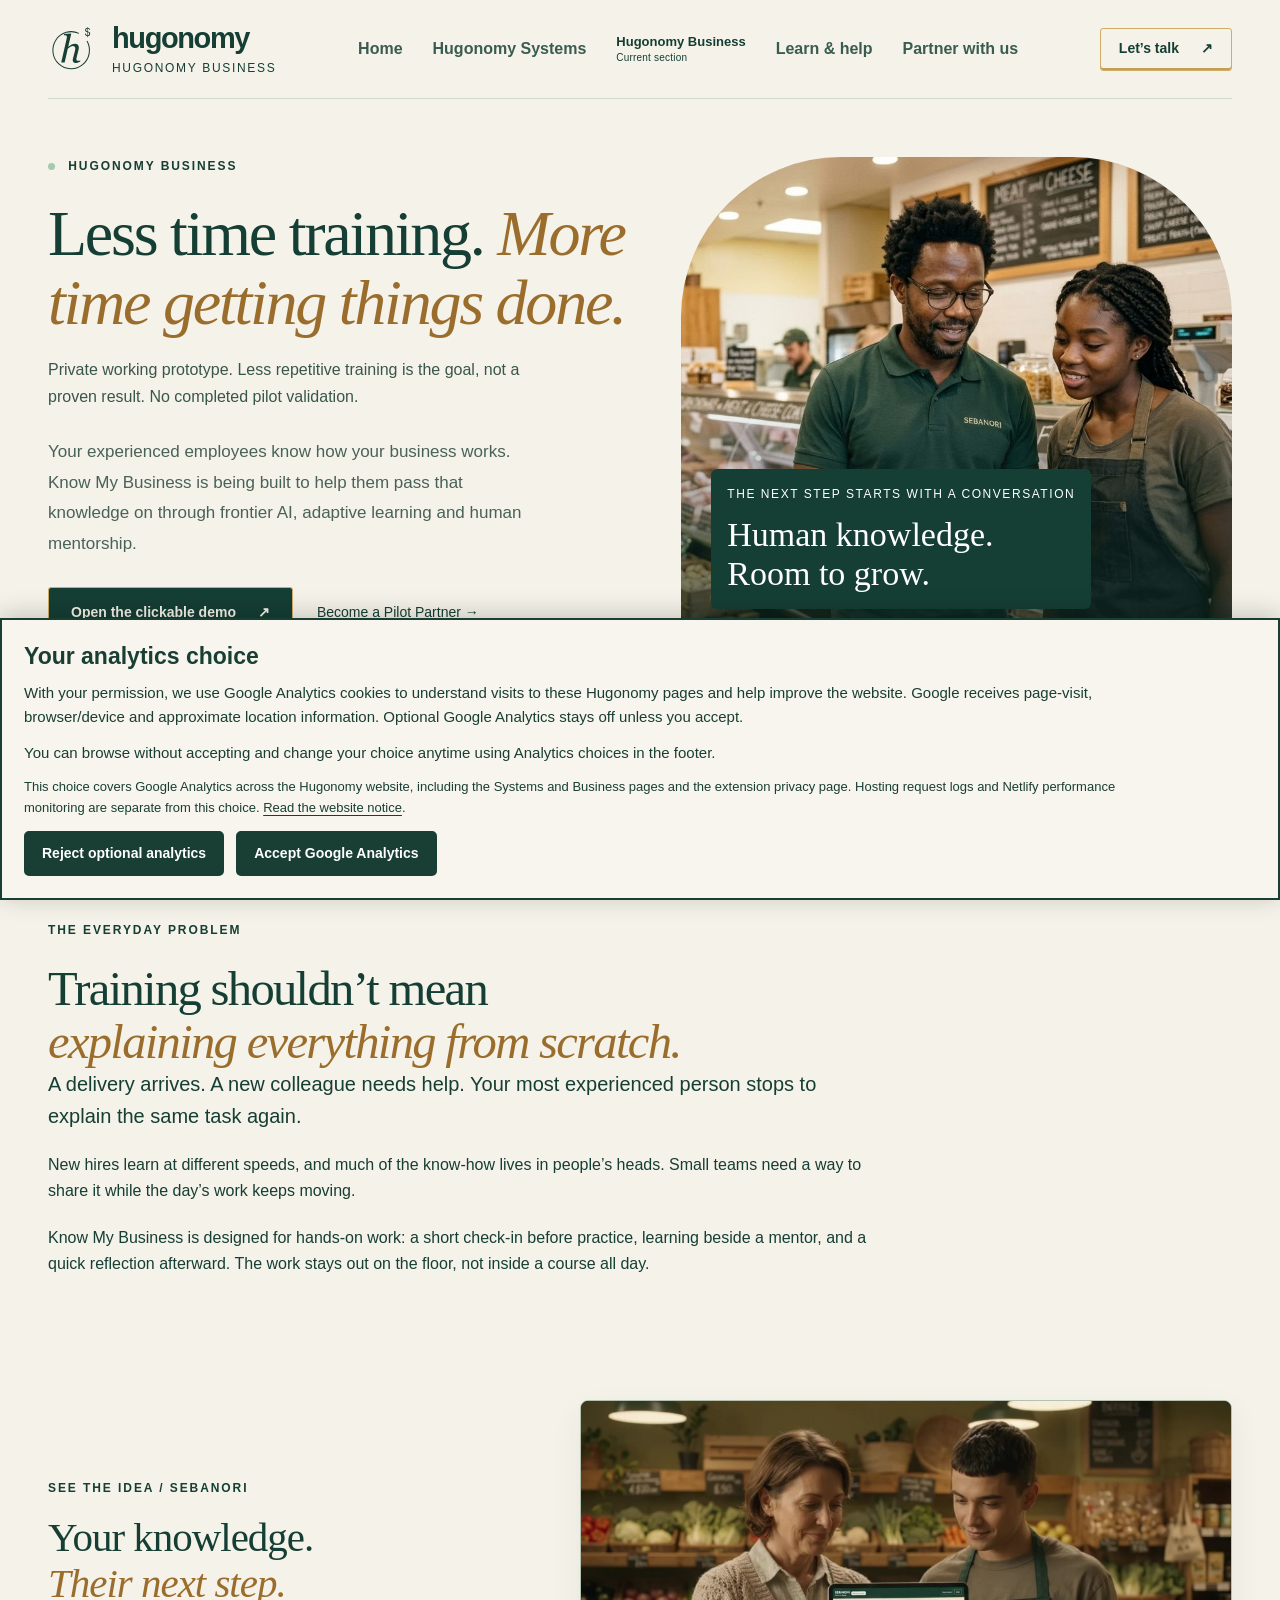
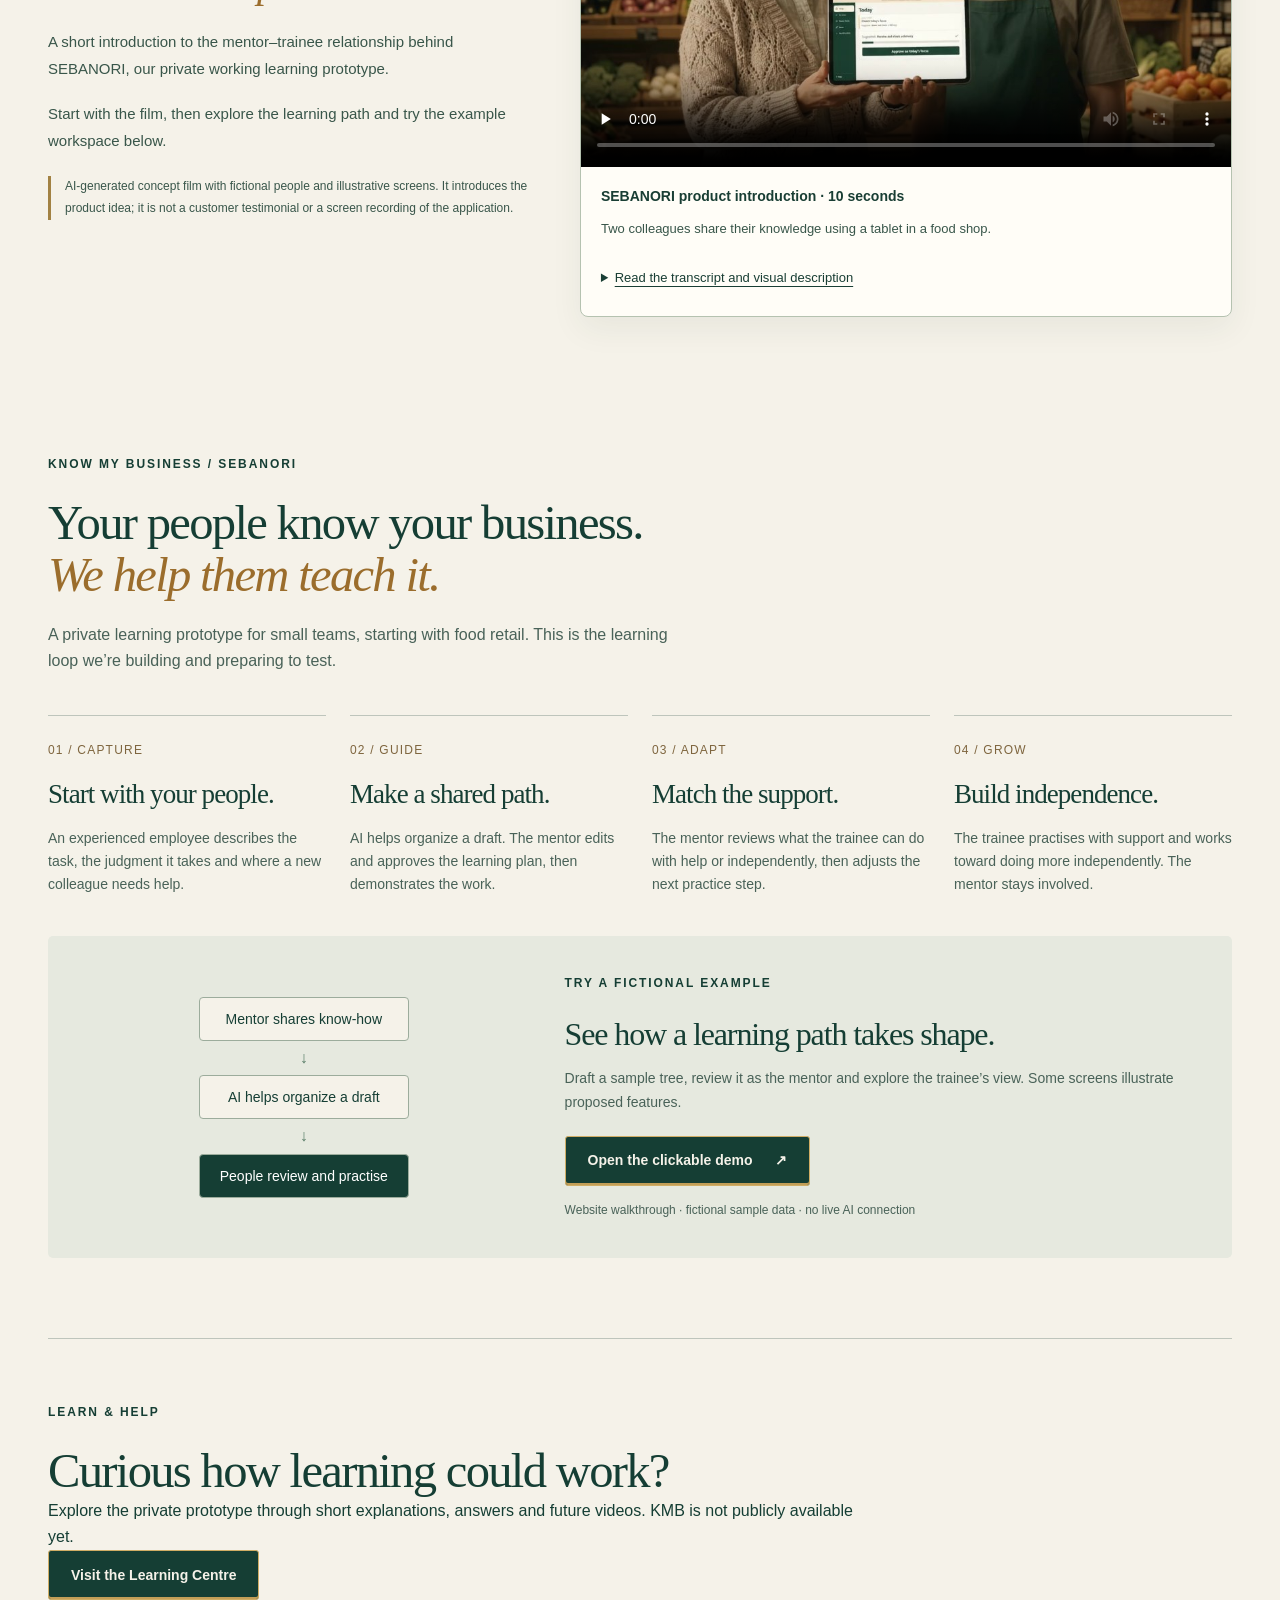
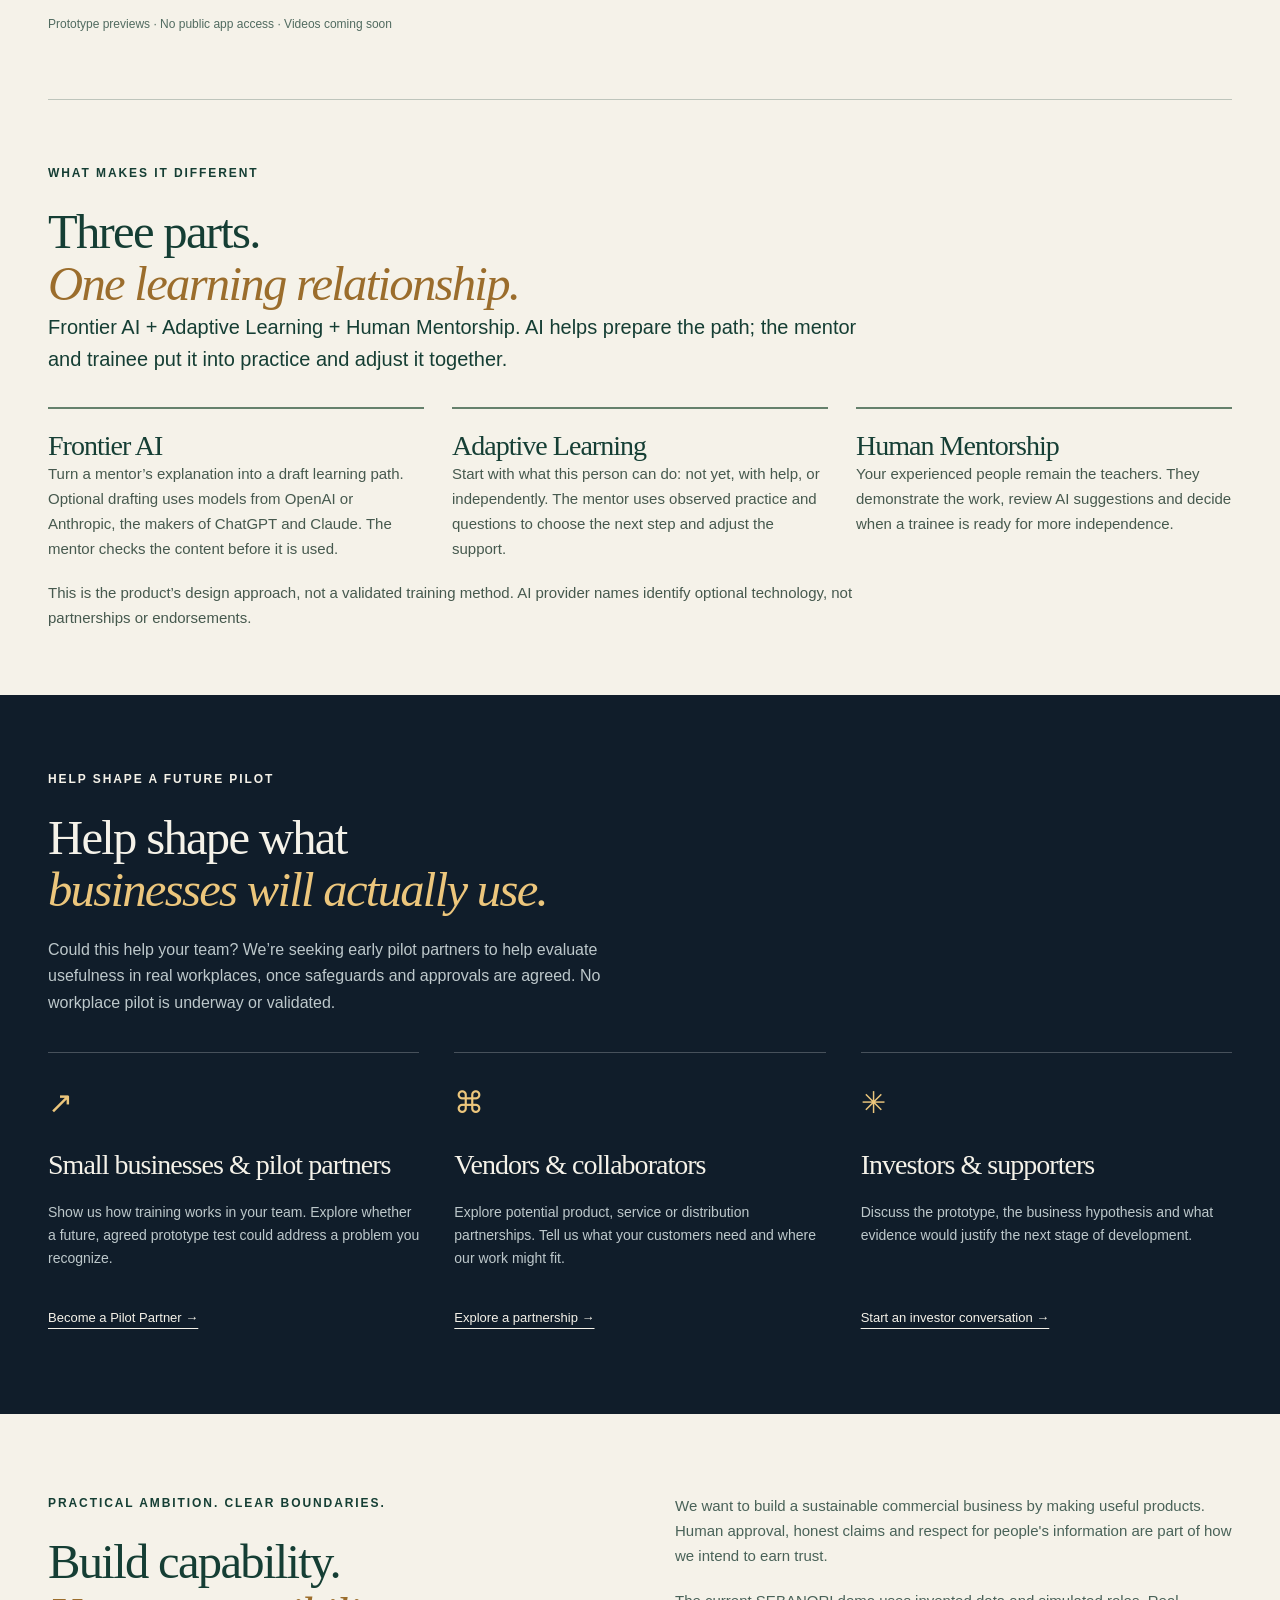
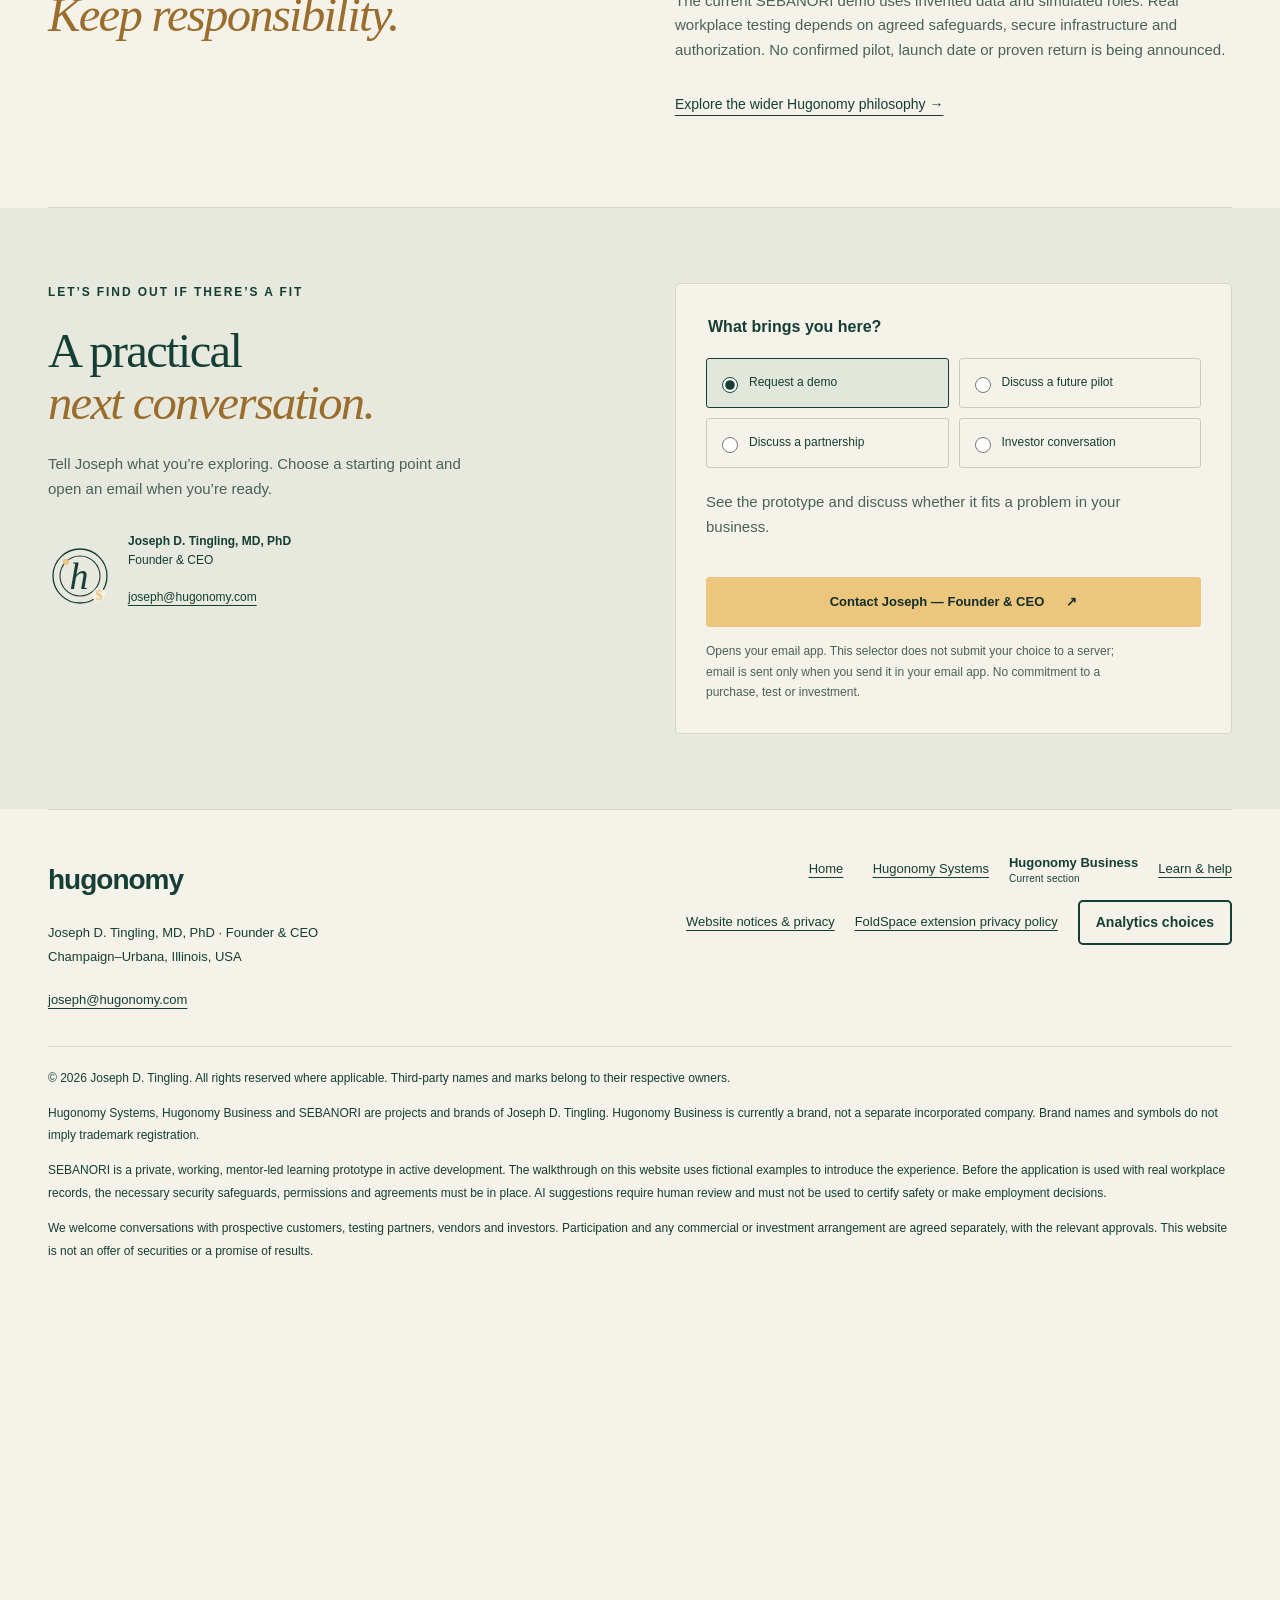
==== commit fb5b6035: "business: add approved Learning Centre prototype preview Agent: Chamlexx (Codex GPT-6) | 2026-11-26 " ====
--- a/business/index.html
+++ b/business/index.html
@@ -1,4 +1,4 @@
-<!doctype html><html lang="en"><head><meta charset="utf-8"><meta name="viewport" content="width=device-width, initial-scale=1"><meta name="theme-color" content="#101d2a"><title>Hugonomy Business | Know My Business: mentor-led learning prototype</title><link rel="icon" href="/assets/hugonomy-business-symbol-teal.svg" type="image/svg+xml"><link rel="stylesheet" href="/design.css"><link rel="stylesheet" href="/split-hero.css"><script src="/design.js" defer></script><link rel="stylesheet" href="/accessibility.css"><link rel="stylesheet" href="/footer.css"><meta name="description" content="Know My Business is a private working prototype combining AI-assisted preparation, adaptive learning and human mentorship. Explore the learning approach and request a demonstration."><link rel="canonical" href="https://hugonomy.com/business/"><meta property="og:title" content="Hugonomy Business | Know My Business: mentor-led learning prototype"><meta property="og:description" content="Know My Business is a private working prototype combining AI-assisted preparation, adaptive learning and human mentorship. Explore the learning approach and request a demonstration."><meta property="og:url" content="https://hugonomy.com/business/"><meta property="og:type" content="website"><meta property="og:site_name" content="Hugonomy"><meta property="og:image" content="https://hugonomy.com/assets/people-01.jpg"><meta name="twitter:card" content="summary_large_image"><link rel="stylesheet" href="/landing-integration.css"><link rel="stylesheet" href="/website-analytics.css"><script src="/website-analytics.js" defer></script><link rel="stylesheet" href="/business-films.css"><link rel="stylesheet" href="/training-story.css"></head><body class="light"><a class="skip" href="#main">Skip to content</a><header class="nav wrap"><a href="/business/" class="brand" aria-label="Hugonomy Business homepage"><img class="brand-h" src="/assets/hugonomy-business-symbol-teal.svg" alt="" width="50" height="50"><span>hugonomy<small>HUGONOMY BUSINESS</small></span></a><nav aria-label="Main navigation"><a href="/">Home</a><a href="/foldspace" >Hugonomy Systems</a><span class="current-section" aria-current="page">Hugonomy Business<small>Current section</small></span><a href="/business/#opportunity">Partner with us</a></nav><a class="button nav-cta" href="/business/#contact">Let’s talk <span>↗</span></a></header>
+<!doctype html><html lang="en"><head><meta charset="utf-8"><meta name="viewport" content="width=device-width, initial-scale=1"><meta name="theme-color" content="#101d2a"><title>Hugonomy Business | Know My Business: mentor-led learning prototype</title><link rel="icon" href="/assets/hugonomy-business-symbol-teal.svg" type="image/svg+xml"><link rel="stylesheet" href="/design.css"><link rel="stylesheet" href="/split-hero.css"><script src="/design.js" defer></script><link rel="stylesheet" href="/accessibility.css"><link rel="stylesheet" href="/footer.css"><meta name="description" content="Know My Business is a private working prototype combining AI-assisted preparation, adaptive learning and human mentorship. Explore the learning approach and request a demonstration."><link rel="canonical" href="https://hugonomy.com/business/"><meta property="og:title" content="Hugonomy Business | Know My Business: mentor-led learning prototype"><meta property="og:description" content="Know My Business is a private working prototype combining AI-assisted preparation, adaptive learning and human mentorship. Explore the learning approach and request a demonstration."><meta property="og:url" content="https://hugonomy.com/business/"><meta property="og:type" content="website"><meta property="og:site_name" content="Hugonomy"><meta property="og:image" content="https://hugonomy.com/assets/people-01.jpg"><meta name="twitter:card" content="summary_large_image"><link rel="stylesheet" href="/landing-integration.css"><link rel="stylesheet" href="/website-analytics.css"><script src="/website-analytics.js" defer></script><link rel="stylesheet" href="/business-films.css"><link rel="stylesheet" href="/training-story.css"></head><body class="light"><a class="skip" href="#main">Skip to content</a><header class="nav wrap"><a href="/business/" class="brand" aria-label="Hugonomy Business homepage"><img class="brand-h" src="/assets/hugonomy-business-symbol-teal.svg" alt="" width="50" height="50"><span>hugonomy<small>HUGONOMY BUSINESS</small></span></a><nav aria-label="Main navigation"><a href="/">Home</a><a href="/foldspace" >Hugonomy Systems</a><span class="current-section" aria-current="page">Hugonomy Business<small>Current section</small></span><a href="/business/learn/">Learn &amp; help</a><a href="/business/#opportunity">Partner with us</a></nav><a class="button nav-cta" href="/business/#contact">Let’s talk <span>↗</span></a></header>
 <main tabindex="-1" id="main"><section class="business-hero wrap"><div><p class="eyebrow"><span class="dot"></span> HUGONOMY BUSINESS</p><h1>Less time training. <em>More time getting things done.</em></h1><p class="hero-goal">Private working prototype. Less repetitive training is the goal, not a proven result. No completed pilot validation.</p><p class="lede">Your experienced employees know how your business works. Know My Business is being built to help them pass that knowledge on through frontier AI, adaptive learning and human mentorship.</p><div class="actions"><a class="button green" href="sebanori/#example">Open the clickable demo <span>↗</span></a><a class="quiet" href="#contact" data-route="testing">Become a Pilot Partner →</a></div></div><div class="business-photo"><img src="/assets/people-02.jpg" alt="AI-generated illustration: Concept illustration of a mentor and colleague reviewing a tablet in a food shop." width="1376" height="768"><div class="photo-caption"><span>THE NEXT STEP STARTS WITH A CONVERSATION</span><strong>Human knowledge.<br>Room to grow.</strong></div></div></section><p class="wrap image-disclosure">The shop scene is an AI-generated concept illustration, not a photograph of real people, customers or a workplace.</p>
 <section class="business-strip"><div class="wrap"><span>PROTOTYPE STAGE</span><p>Seeking small businesses to help shape a future, agreed pilot.</p><a href="#contact">Talk to the founder ↗</a></div></section>
 <section class="training-section wrap" aria-labelledby="training-problem"><p class="eyebrow">THE EVERYDAY PROBLEM</p><h2 id="training-problem">Training shouldn’t mean<br><em>explaining everything from scratch.</em></h2><p class="training-lead">A delivery arrives. A new colleague needs help. Your most experienced person stops to explain the same task again.</p><p>New hires learn at different speeds, and much of the know-how lives in people’s heads. Small teams need a way to share it while the day’s work keeps moving.</p><p>Know My Business is designed for hands-on work: a short check-in before practice, learning beside a mentor, and a quick reflection afterward. The work stays out on the floor, not inside a course all day.</p></section>
@@ -6,6 +6,7 @@
 <section class="product-section wrap"><div class="section-title"><p class="eyebrow">KNOW MY BUSINESS / SEBANORI</p><h2>Your people know your business.<br><em>We help them teach it.</em></h2><p>A private learning prototype for small teams, starting with food retail. This is the learning loop we’re building and preparing to test.</p></div>
 <div class="process training-workflow"><article><span>01 / CAPTURE</span><h3>Start with your people.</h3><p>An experienced employee describes the task, the judgment it takes and where a new colleague needs help.</p></article><article><span>02 / GUIDE</span><h3>Make a shared path.</h3><p>AI helps organize a draft. The mentor edits and approves the learning plan, then demonstrates the work.</p></article><article><span>03 / ADAPT</span><h3>Match the support.</h3><p>The mentor reviews what the trainee can do with help or independently, then adjusts the next practice step.</p></article><article><span>04 / GROW</span><h3>Build independence.</h3><p>The trainee practises with support and works toward doing more independently. The mentor stays involved.</p></article></div>
 <div class="demo-invite"><div class="tiny-tree" aria-hidden="true"><i>Mentor shares know-how</i><span>↓</span><i>AI helps organize a draft</i><span>↓</span><i>People review and practise</i></div><div><p class="eyebrow">TRY A FICTIONAL EXAMPLE</p><h3>See how a learning path takes shape.</h3><p>Draft a sample tree, review it as the mentor and explore the trainee’s view. Some screens illustrate proposed features.</p><a class="button green" href="sebanori/#example">Open the clickable demo <span>↗</span></a><p class="fine">Website walkthrough · fictional sample data · no live AI connection</p></div></div></section>
+<section class="training-section wrap" aria-labelledby="learning-centre-title"><p class="eyebrow">LEARN &amp; HELP</p><h2 id="learning-centre-title">Curious how learning could work?</h2><p>Explore the private prototype through short explanations, answers and future videos. KMB is not publicly available yet.</p><a class="button green" href="/business/learn/">Visit the Learning Centre</a><p class="fine">Prototype previews · No public app access · Videos coming soon</p></section>
 <section class="training-section wrap" aria-labelledby="pillars-title">
 <p class="eyebrow">WHAT MAKES IT DIFFERENT</p><h2 id="pillars-title">Three parts.<br><em>One learning relationship.</em></h2>
 <p class="training-lead">Frontier AI + Adaptive Learning + Human Mentorship. AI helps prepare the path; the mentor and trainee put it into practice and adjust it together.</p>
@@ -15,7 +16,7 @@
 <section class="opportunity" id="opportunity"><div class="wrap"><div class="section-title"><p class="eyebrow">HELP SHAPE A FUTURE PILOT</p><h2>Help shape what<br><em>businesses will actually use.</em></h2><p>Could this help your team? We’re seeking early pilot partners to help evaluate usefulness in real workplaces, once safeguards and approvals are agreed. No workplace pilot is underway or validated.</p></div><div class="opportunity-grid"><article><span class="op-icon" aria-hidden="true">↗</span><h3>Small businesses &amp; pilot partners</h3><p>Show us how training works in your team. Explore whether a future, agreed prototype test could address a problem you recognize.</p><a href="#contact" data-route="testing">Become a Pilot Partner →</a></article><article><span class="op-icon" aria-hidden="true">⌘</span><h3>Vendors &amp; collaborators</h3><p>Explore potential product, service or distribution partnerships. Tell us what your customers need and where our work might fit.</p><a href="#contact" data-route="partner">Explore a partnership →</a></article><article><span class="op-icon" aria-hidden="true">✳</span><h3>Investors &amp; supporters</h3><p>Discuss the prototype, the business hypothesis and what evidence would justify the next stage of development.</p><a href="#contact" data-route="investor">Start an investor conversation →</a></article></div></div></section>
 <section class="boundaries wrap"><div><p class="eyebrow">PRACTICAL AMBITION. CLEAR BOUNDARIES.</p><h2>Build capability.<br><em>Keep responsibility.</em></h2></div><div><p>We want to build a sustainable commercial business by making useful products. Human approval, honest claims and respect for people's information are part of how we intend to earn trust.</p><p>The current SEBANORI demo uses invented data and simulated roles. Real workplace testing depends on agreed safeguards, secure infrastructure and authorization. No confirmed pilot, launch date or proven return is being announced.</p><a class="quiet" href="/foldspace">Explore the wider Hugonomy philosophy →</a></div></section>
 <section class="contact-section" id="contact"><div class="wrap contact-grid"><div><p class="eyebrow">LET’S FIND OUT IF THERE’S A FIT</p><h2>A practical<br><em>next conversation.</em></h2><p>Tell Joseph what you’re exploring. Choose a starting point and open an email when you’re ready.</p><div class="founder"><img src="/assets/hugonomy-two-orbit.svg" alt="Hugonomy symbol" width="64" height="64" loading="lazy"><div><strong>Joseph D. Tingling, MD, PhD</strong><span>Founder &amp; CEO</span><a href="mailto:joseph@hugonomy.com">joseph@hugonomy.com</a></div></div></div><div class="contact-panel"><fieldset><legend>What brings you here?</legend><div class="contact-options"><label><input type="radio" name="interest" value="demo" checked> Request a demo</label><label><input type="radio" name="interest" value="testing"> Discuss a future pilot</label><label><input type="radio" name="interest" value="partner"> Discuss a partnership</label><label><input type="radio" name="interest" value="investor"> Investor conversation</label></div></fieldset><p id="contact-explanation" aria-live="polite">See the prototype and discuss whether it fits a problem in your business.</p><a id="contact-email" class="button gold" href="mailto:joseph@hugonomy.com?subject=Hugonomy%20Business%20%E2%80%94%20demo%20request">Contact Joseph — Founder &amp; CEO <span>↗</span></a><p class="fine">Opens your email app. This selector does not submit your choice to a server; email is sent only when you send it in your email app. No commitment to a purchase, test or investment.</p></div></div></section></main><footer class="wrap unified-footer" aria-label="Hugonomy footer">
- <div class="uf-top"><div><a class="uf-brand" href="/">hugonomy</a><p>Joseph D. Tingling, MD, PhD · Founder &amp; CEO<br>Champaign–Urbana, Illinois, USA</p><a href="mailto:joseph@hugonomy.com">joseph@hugonomy.com</a></div><nav aria-label="Footer navigation"><a href="/">Home</a><a href="/foldspace">Hugonomy Systems</a><span class="current-section" aria-current="page">Hugonomy Business<small>Current section</small></span><a href="/website-notices.html">Website notices &amp; privacy</a>
+ <div class="uf-top"><div><a class="uf-brand" href="/">hugonomy</a><p>Joseph D. Tingling, MD, PhD · Founder &amp; CEO<br>Champaign–Urbana, Illinois, USA</p><a href="mailto:joseph@hugonomy.com">joseph@hugonomy.com</a></div><nav aria-label="Footer navigation"><a href="/">Home</a><a href="/foldspace">Hugonomy Systems</a><span class="current-section" aria-current="page">Hugonomy Business<small>Current section</small></span><a href="/business/learn/">Learn &amp; help</a><a href="/website-notices.html">Website notices &amp; privacy</a>
 <a href="https://hugonomy.com/privacy">FoldSpace extension privacy policy</a><button type="button" class="analytics-settings" data-analytics-settings hidden>Analytics choices</button></nav></div>
  <div class="uf-notices"><p>© 2026 Joseph D. Tingling. All rights reserved where applicable. Third-party names and marks belong to their respective owners.</p><p>Hugonomy Systems, Hugonomy Business and SEBANORI are projects and brands of Joseph D. Tingling. Hugonomy Business is currently a brand, not a separate incorporated company. Brand names and symbols do not imply trademark registration.</p><p>SEBANORI is a private, working, mentor-led learning prototype in active development. The walkthrough on this website uses fictional examples to introduce the experience. Before the application is used with real workplace records, the necessary security safeguards, permissions and agreements must be in place. AI suggestions require human review and must not be used to certify safety or make employment decisions.</p><p>We welcome conversations with prospective customers, testing partners, vendors and investors. Participation and any commercial or investment arrangement are agreed separately, with the relevant approvals. This website is not an offer of securities or a promise of results.</p></div>
 </footer></body></html>
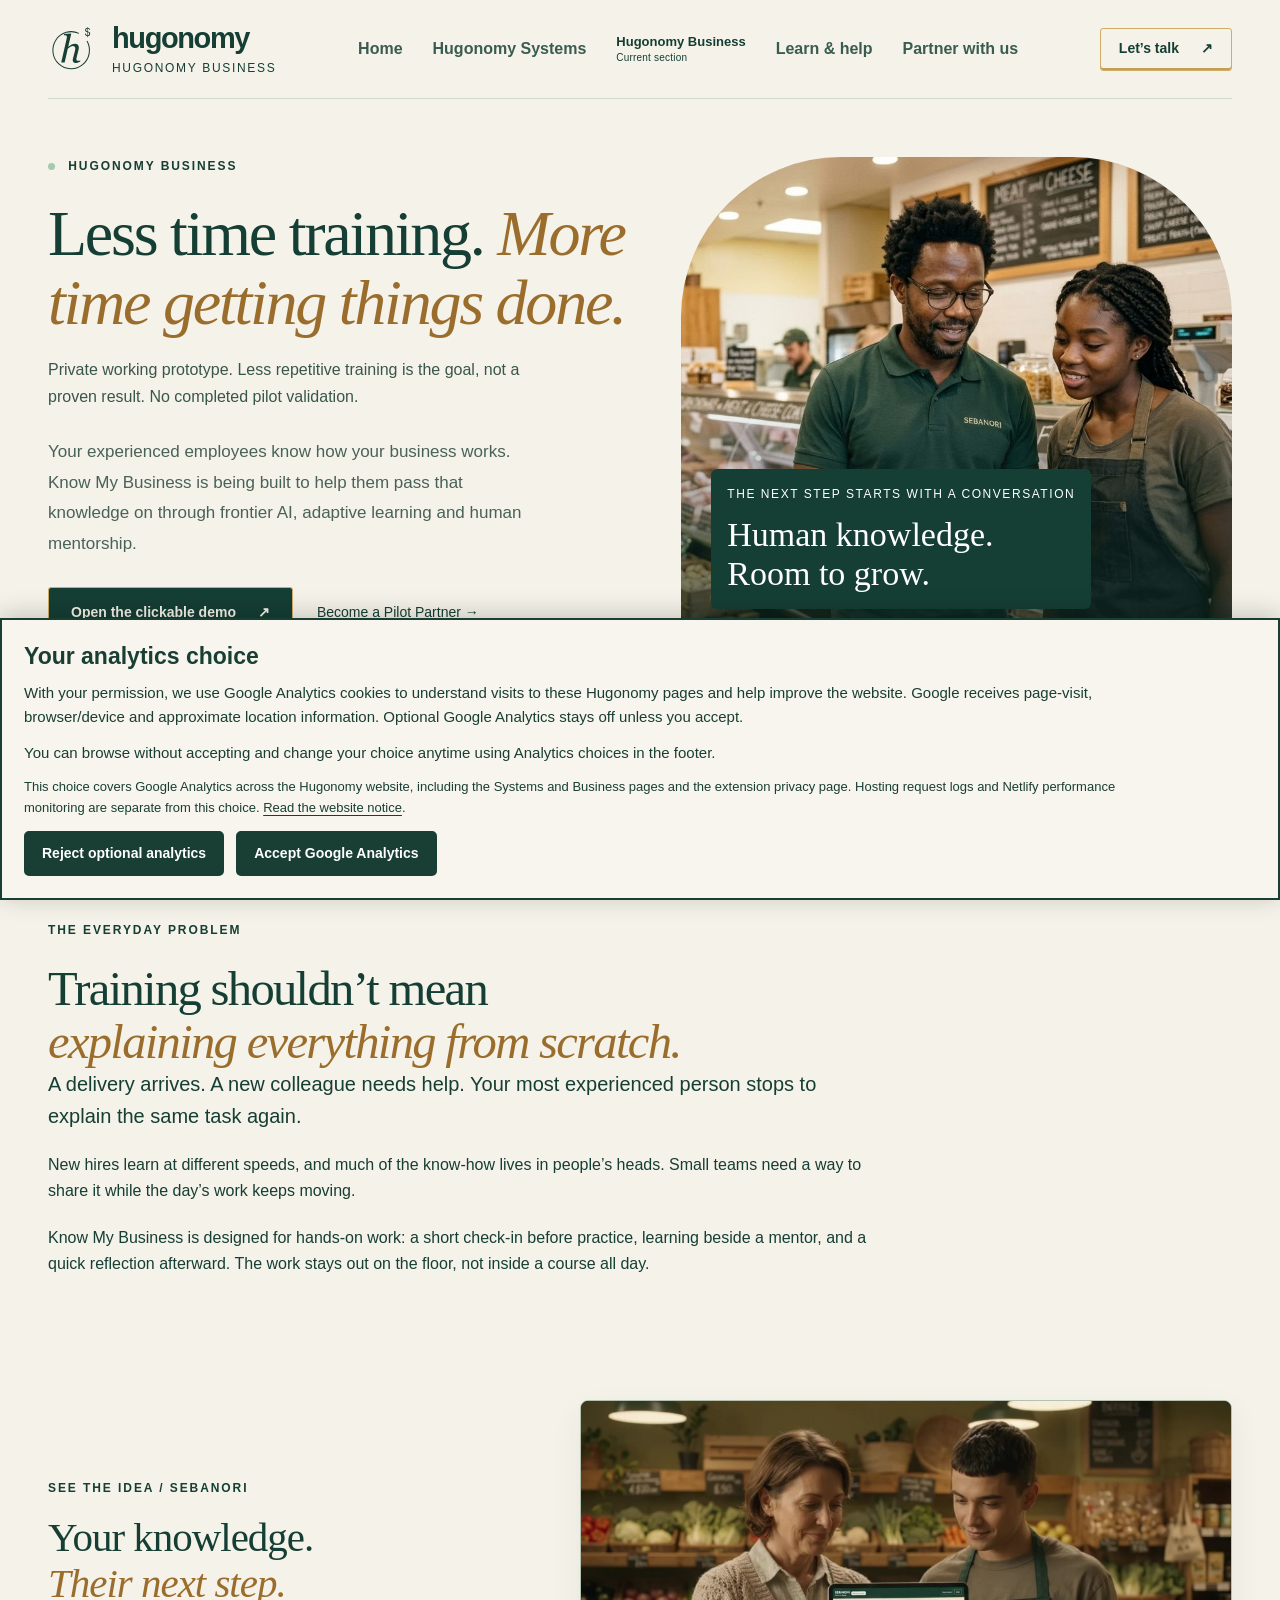
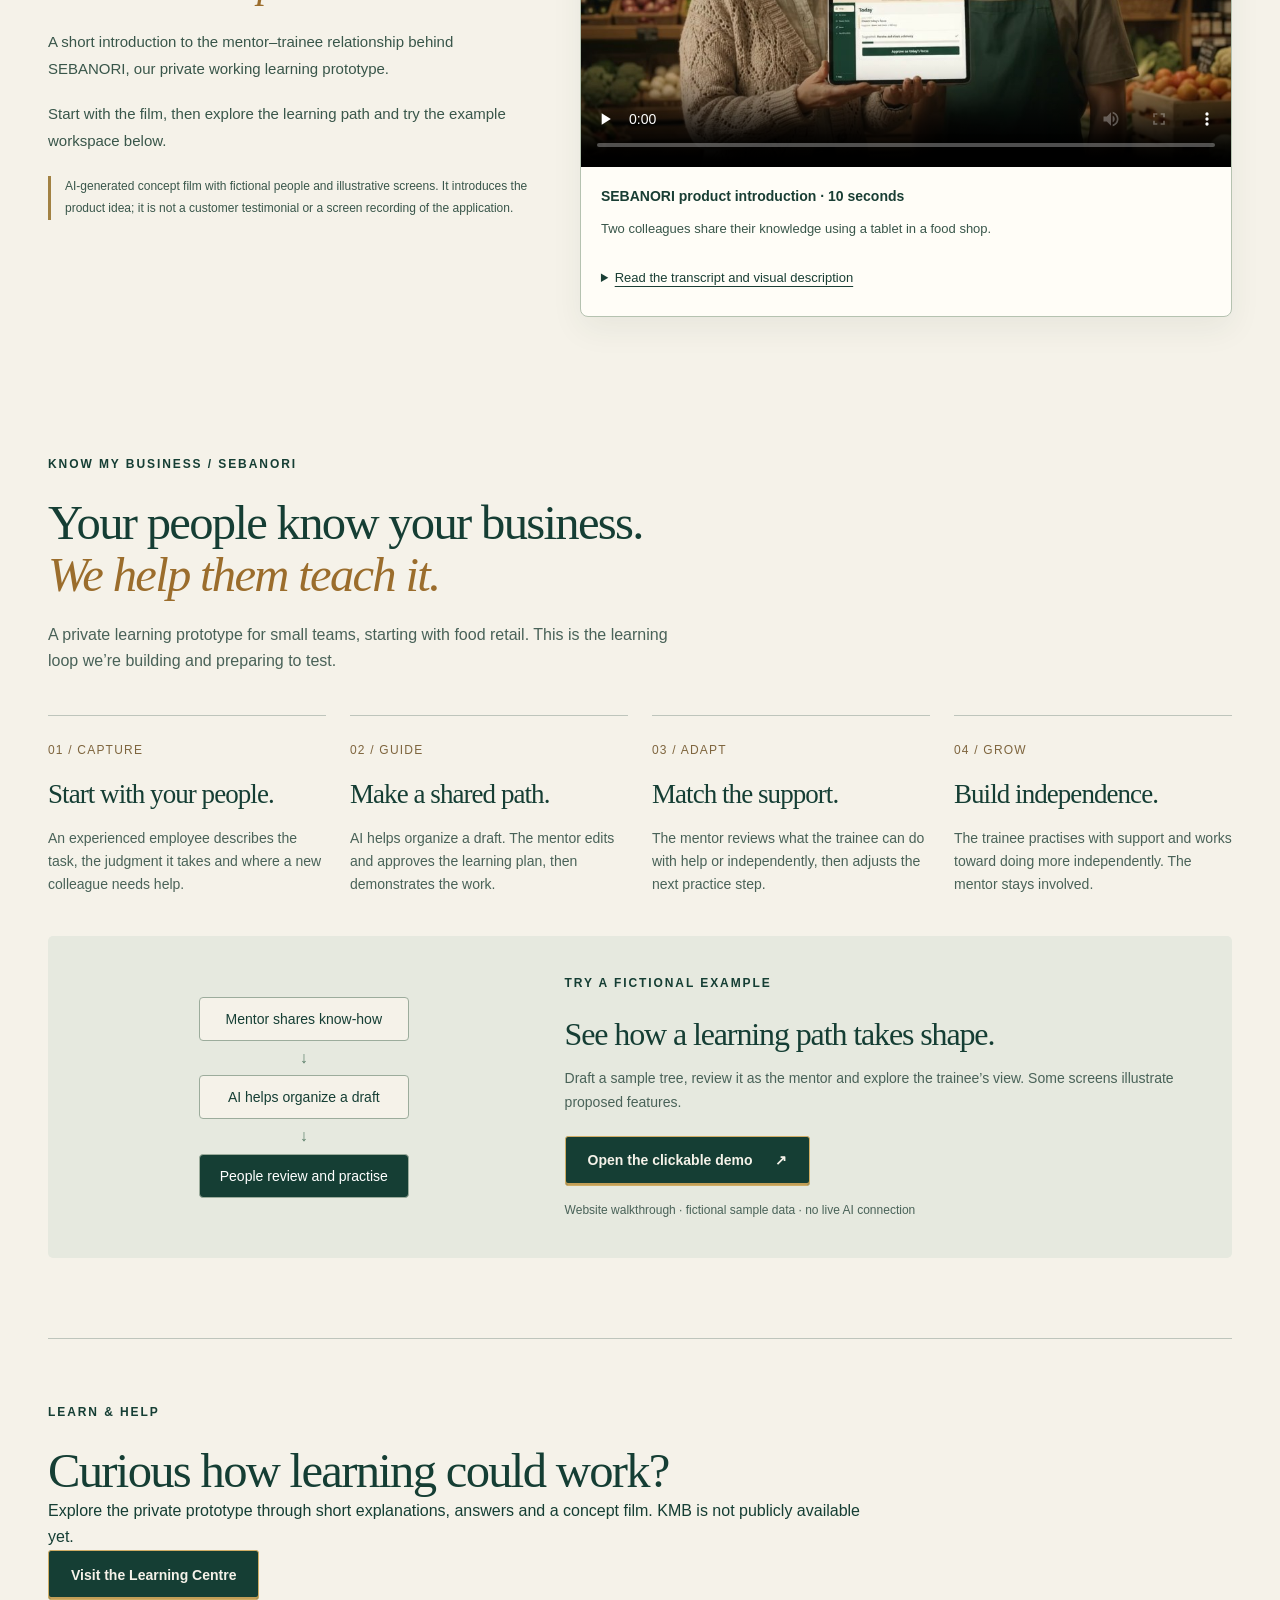
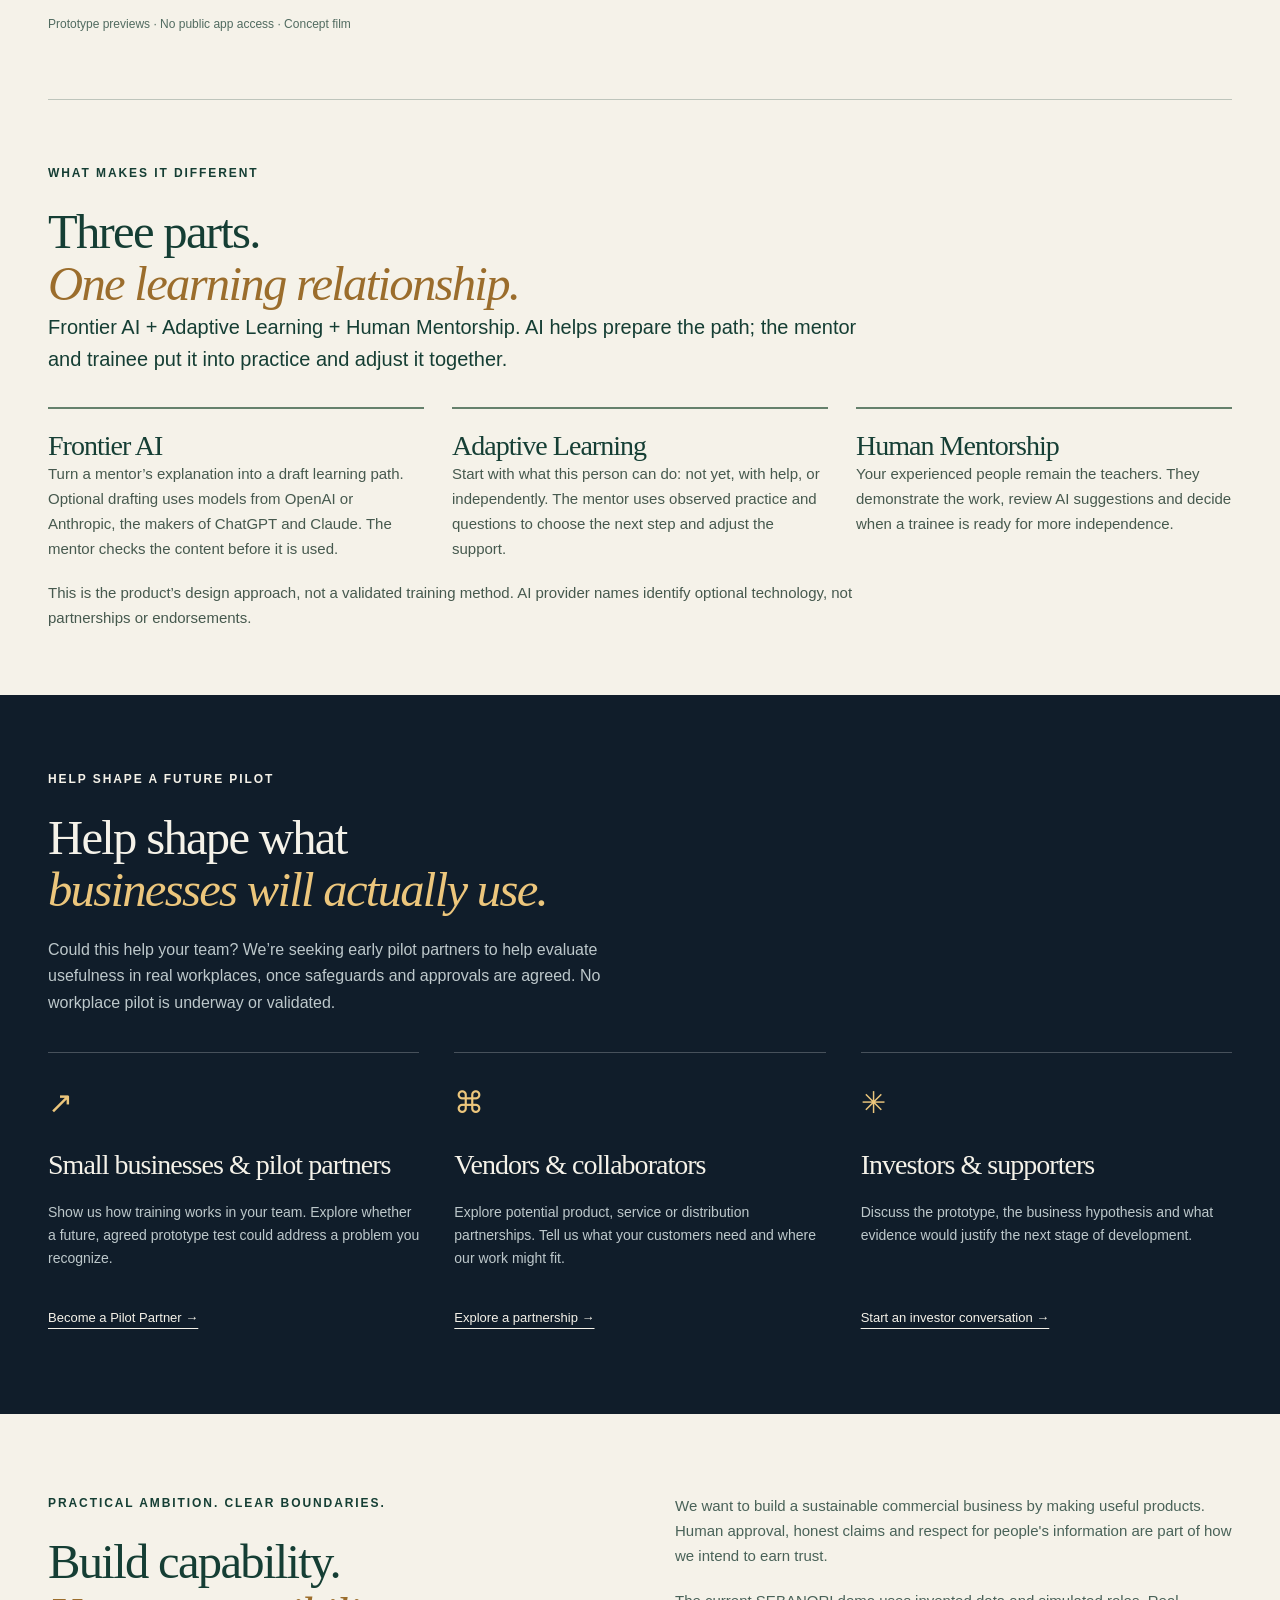
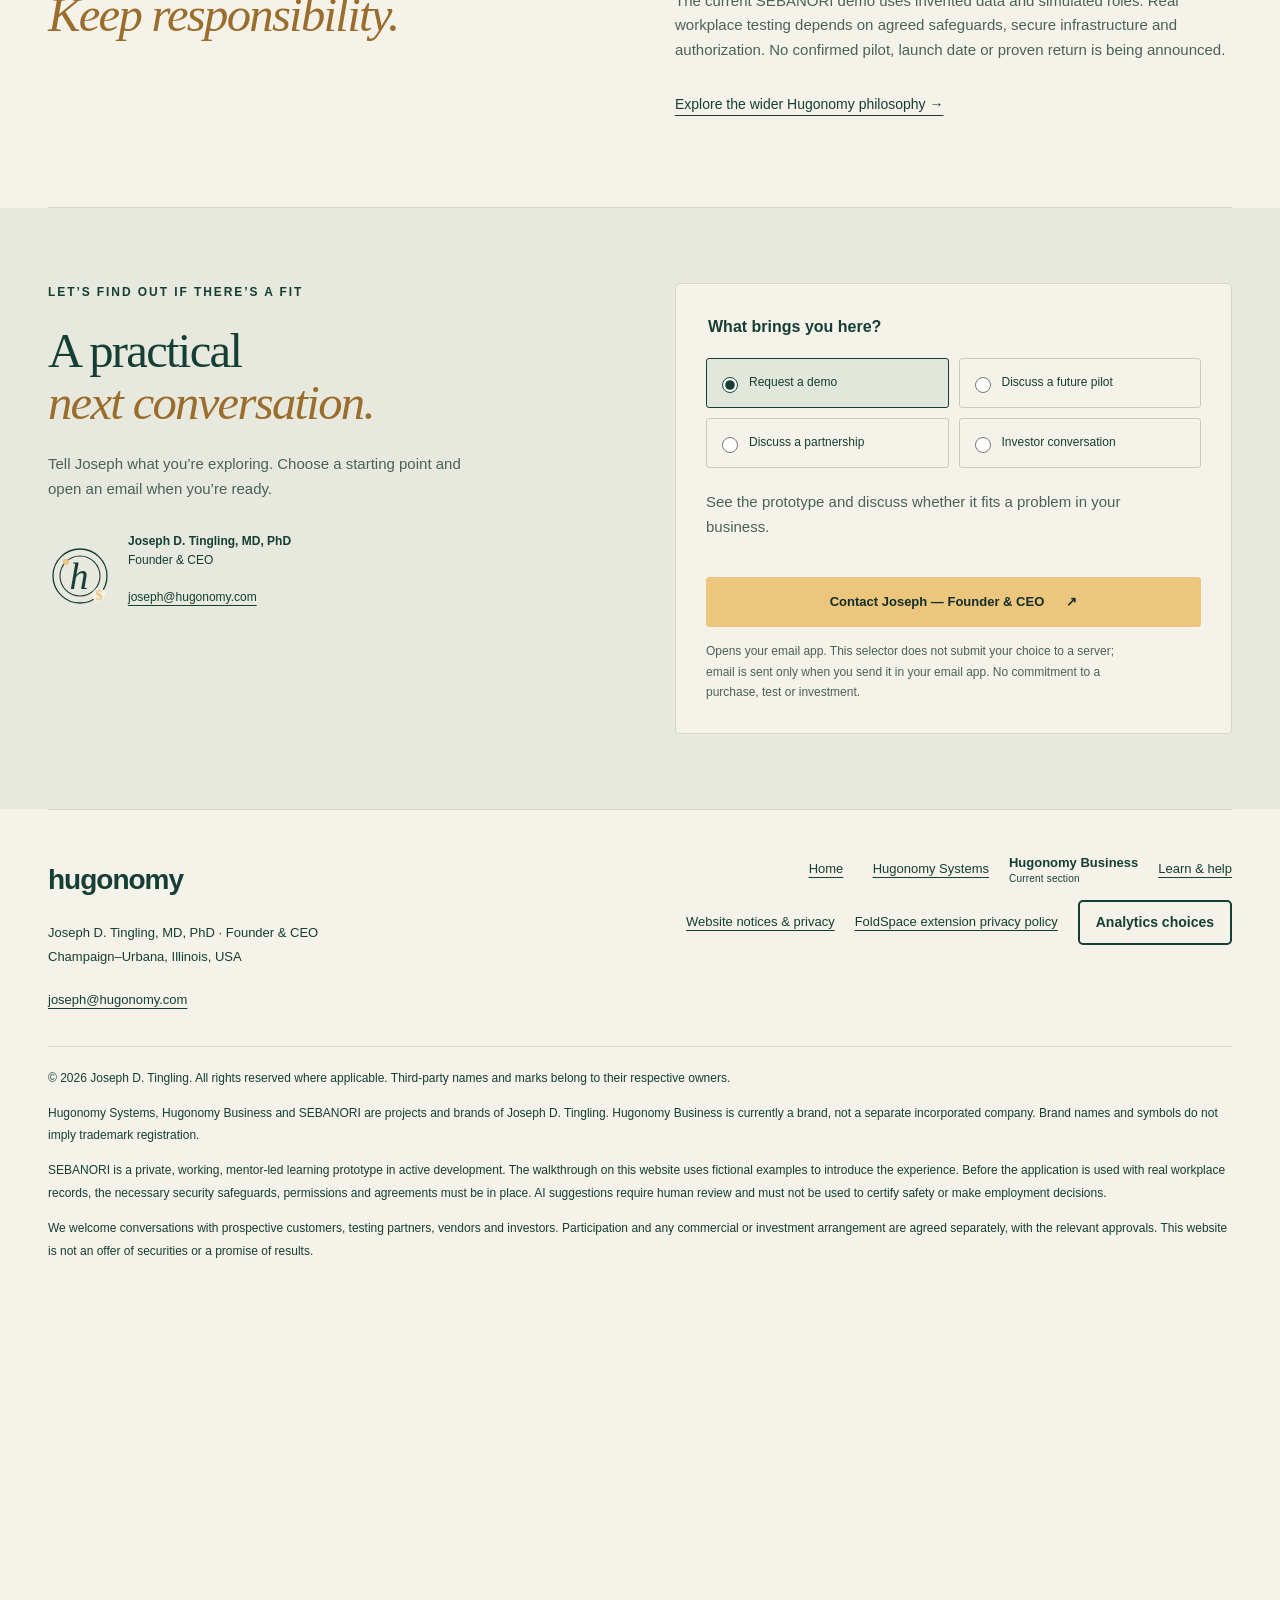
==== commit f9c74d74: "business: show existing concept film in Learning Centre Agent: Chamlexx (Codex GPT-6) | 2026-11-26 |" ====
--- a/business/index.html
+++ b/business/index.html
@@ -6,7 +6,7 @@
 <section class="product-section wrap"><div class="section-title"><p class="eyebrow">KNOW MY BUSINESS / SEBANORI</p><h2>Your people know your business.<br><em>We help them teach it.</em></h2><p>A private learning prototype for small teams, starting with food retail. This is the learning loop we’re building and preparing to test.</p></div>
 <div class="process training-workflow"><article><span>01 / CAPTURE</span><h3>Start with your people.</h3><p>An experienced employee describes the task, the judgment it takes and where a new colleague needs help.</p></article><article><span>02 / GUIDE</span><h3>Make a shared path.</h3><p>AI helps organize a draft. The mentor edits and approves the learning plan, then demonstrates the work.</p></article><article><span>03 / ADAPT</span><h3>Match the support.</h3><p>The mentor reviews what the trainee can do with help or independently, then adjusts the next practice step.</p></article><article><span>04 / GROW</span><h3>Build independence.</h3><p>The trainee practises with support and works toward doing more independently. The mentor stays involved.</p></article></div>
 <div class="demo-invite"><div class="tiny-tree" aria-hidden="true"><i>Mentor shares know-how</i><span>↓</span><i>AI helps organize a draft</i><span>↓</span><i>People review and practise</i></div><div><p class="eyebrow">TRY A FICTIONAL EXAMPLE</p><h3>See how a learning path takes shape.</h3><p>Draft a sample tree, review it as the mentor and explore the trainee’s view. Some screens illustrate proposed features.</p><a class="button green" href="sebanori/#example">Open the clickable demo <span>↗</span></a><p class="fine">Website walkthrough · fictional sample data · no live AI connection</p></div></div></section>
-<section class="training-section wrap" aria-labelledby="learning-centre-title"><p class="eyebrow">LEARN &amp; HELP</p><h2 id="learning-centre-title">Curious how learning could work?</h2><p>Explore the private prototype through short explanations, answers and future videos. KMB is not publicly available yet.</p><a class="button green" href="/business/learn/">Visit the Learning Centre</a><p class="fine">Prototype previews · No public app access · Videos coming soon</p></section>
+<section class="training-section wrap" aria-labelledby="learning-centre-title"><p class="eyebrow">LEARN &amp; HELP</p><h2 id="learning-centre-title">Curious how learning could work?</h2><p>Explore the private prototype through short explanations, answers and a concept film. KMB is not publicly available yet.</p><a class="button green" href="/business/learn/">Visit the Learning Centre</a><p class="fine">Prototype previews · No public app access · Concept film</p></section>
 <section class="training-section wrap" aria-labelledby="pillars-title">
 <p class="eyebrow">WHAT MAKES IT DIFFERENT</p><h2 id="pillars-title">Three parts.<br><em>One learning relationship.</em></h2>
 <p class="training-lead">Frontier AI + Adaptive Learning + Human Mentorship. AI helps prepare the path; the mentor and trainee put it into practice and adjust it together.</p>
